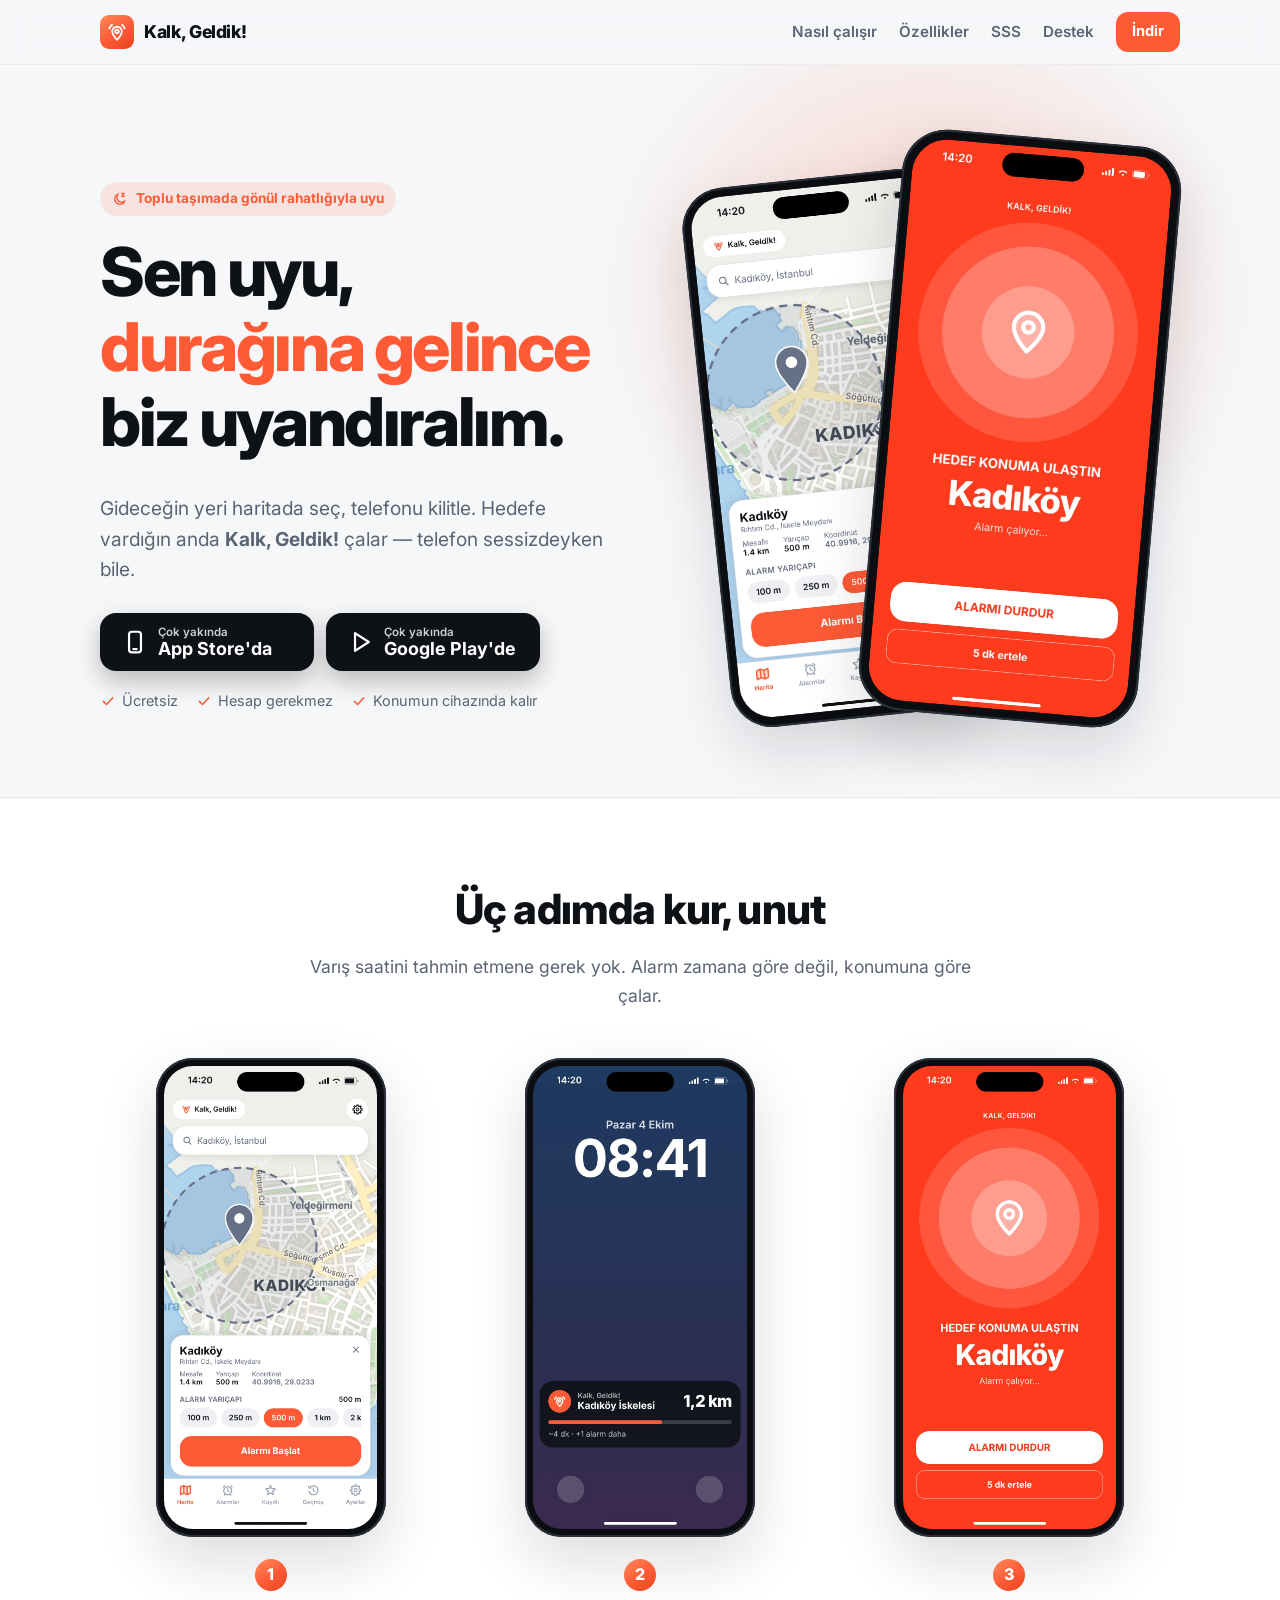
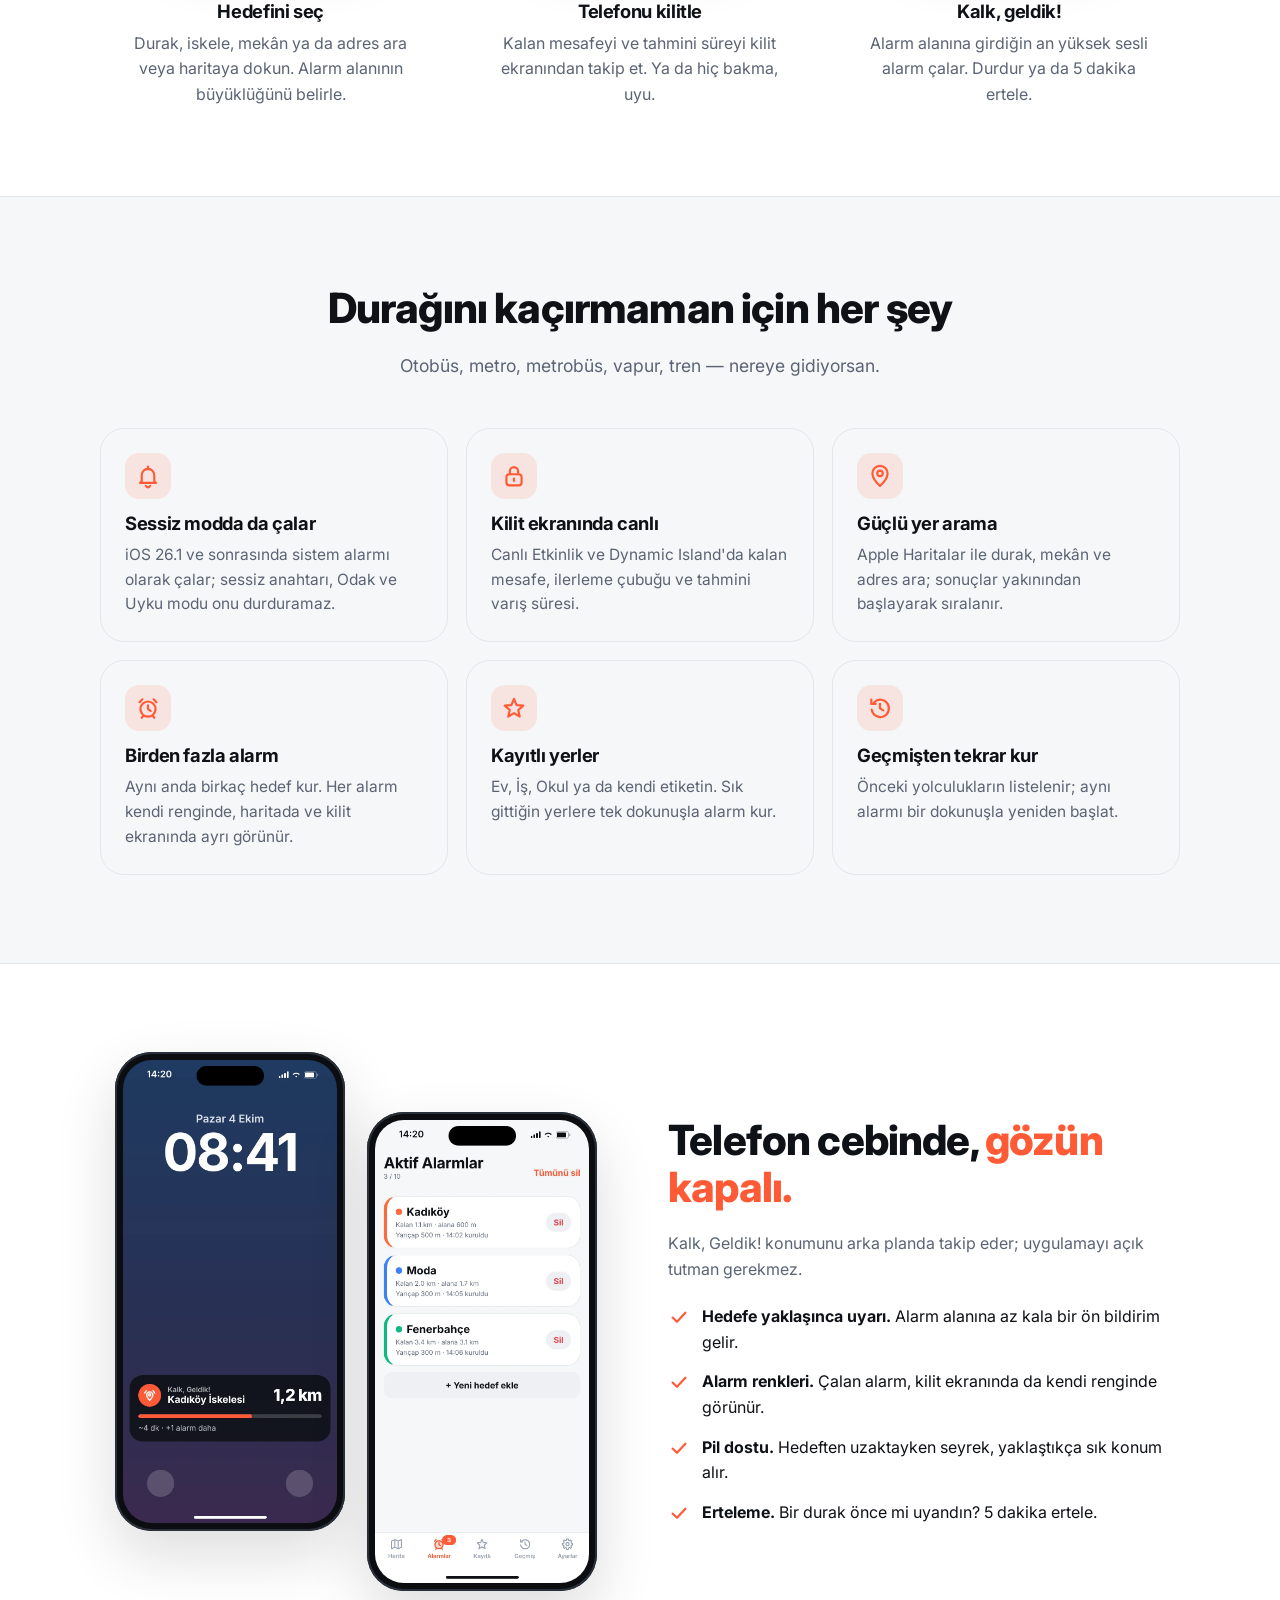
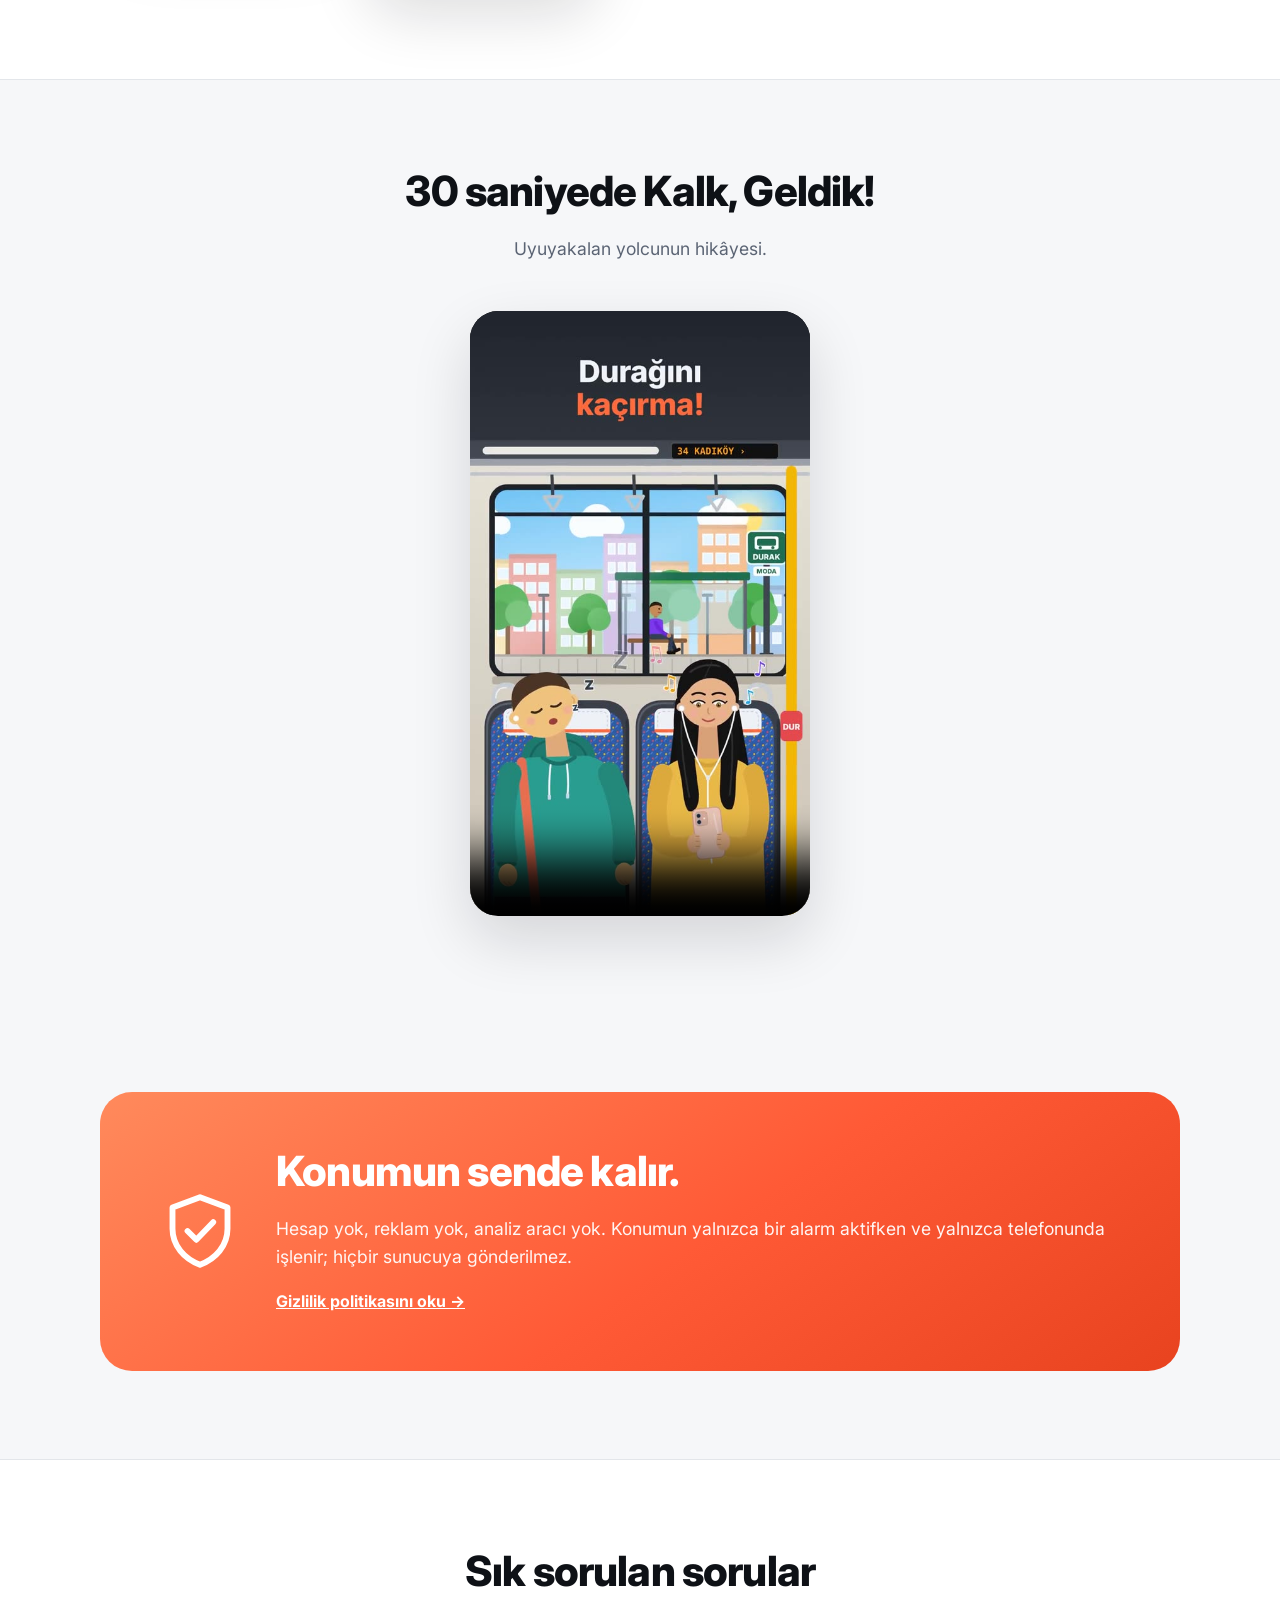
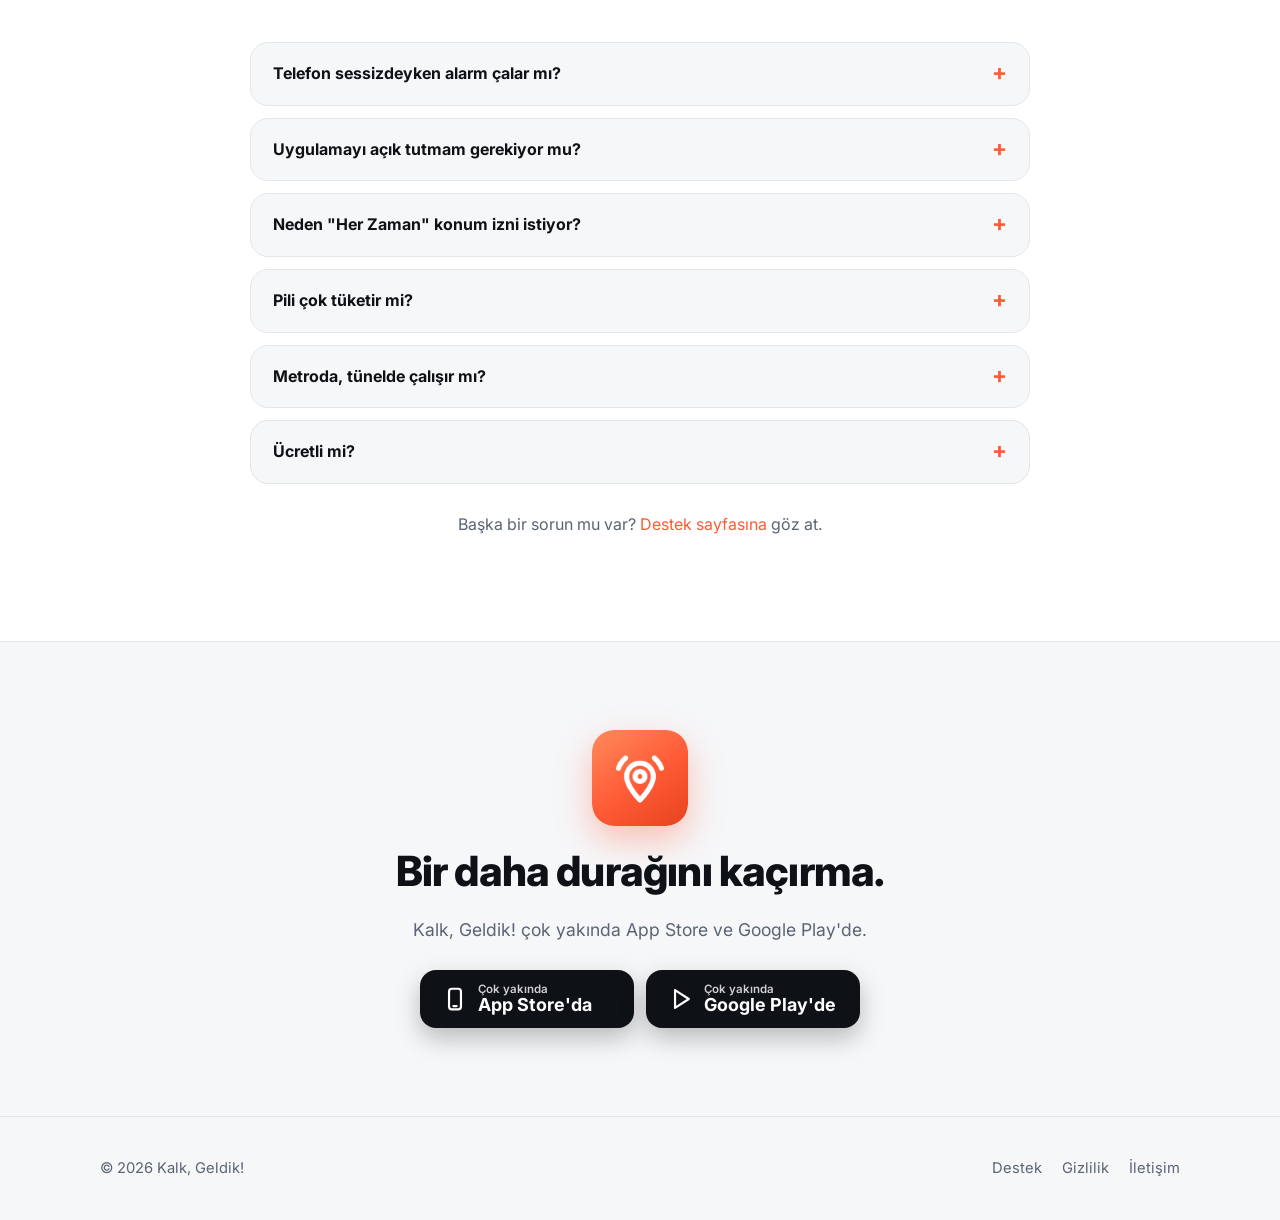
==== index.html @ 3bb35b8b "Kalk, Geldik! web sitesi" ====
<!doctype html>
<html lang="tr">
<head>
<meta charset="utf-8">
<meta name="viewport" content="width=device-width, initial-scale=1">
<title>Kalk, Geldik! — Durak alarmı: otobüste, metroda uyuyakalma</title>
<meta name="description" content="Kalk, Geldik! konuma göre çalan durak alarmı: otobüste, metroda, metrobüste ve vapurda uyuyakalsan da durağına gelince seni uyandırır — telefon sessizde ve kilitliyken bile. Ücretsiz, hesap gerekmez.">
<link rel="canonical" href="https://kalkgeldik.com/">
<meta name="theme-color" content="#FF5A36">
<link rel="icon" type="image/png" sizes="32x32" href="assets/img/favicon-32.png">
<link rel="icon" type="image/png" sizes="64x64" href="assets/img/favicon-64.png">
<link rel="apple-touch-icon" href="assets/img/apple-touch-icon.png">
<meta property="og:type" content="website">
<meta property="og:title" content="Kalk, Geldik! — Durağına gelince uyandıran alarm">
<meta property="og:url" content="https://kalkgeldik.com/">
<meta property="og:site_name" content="Kalk, Geldik!">
<meta property="og:description" content="Sen uyu, durağına gelince biz uyandıralım. Sessiz modda ve kilit ekranında bile çalan konum alarmı.">
<meta property="og:image" content="https://kalkgeldik.com/assets/img/og.png">
<meta property="og:image:width" content="1200">
<meta property="og:image:height" content="630">
<meta property="og:image:alt" content="Kalk, Geldik! — Sen uyu, durağına gelince biz uyandıralım.">
<meta name="twitter:image" content="https://kalkgeldik.com/assets/img/og.png">
<meta property="og:locale" content="tr_TR">
<meta name="twitter:card" content="summary_large_image">
<link rel="preconnect" href="https://fonts.googleapis.com">
<link rel="preconnect" href="https://fonts.gstatic.com" crossorigin>
<link href="https://fonts.googleapis.com/css2?family=Inter:wght@400;600;700;800&display=swap" rel="stylesheet">
<link rel="stylesheet" href="assets/css/style.css">
<script type="application/ld+json">
{
 "@context": "https://schema.org",
 "@type": "MobileApplication",
 "name": "Kalk, Geldik!",
 "alternateName": [
  "Kalk Geldik",
  "KalkGeldik"
 ],
 "description": "Konuma göre çalan durak alarmı. Otobüste, metroda, vapurda uyuyakalsan da hedefine gelince seni uyandırır; telefon sessizde ve kilitliyken bile çalar.",
 "operatingSystem": "iOS",
 "applicationCategory": "TravelApplication",
 "inLanguage": "tr",
 "offers": {
  "@type": "Offer",
  "price": "0",
  "priceCurrency": "TRY"
 },
 "url": "https://kalkgeldik.com/",
 "image": "https://kalkgeldik.com/assets/img/icon-512.png",
 "screenshot": "https://kalkgeldik.com/assets/img/screens/harita.webp",
 "author": {
  "@type": "Organization",
  "name": "Kalk, Geldik!",
  "url": "https://kalkgeldik.com/",
  "email": "info@kalkgeldik.com"
 }
}
</script>
<script type="application/ld+json">
{
 "@context": "https://schema.org",
 "@type": "WebSite",
 "name": "Kalk, Geldik!",
 "alternateName": "Kalk Geldik",
 "url": "https://kalkgeldik.com/",
 "inLanguage": "tr"
}
</script>
<script type="application/ld+json">
{
 "@context": "https://schema.org",
 "@type": "FAQPage",
 "mainEntity": [
  {
   "@type": "Question",
   "name": "Telefon sessizdeyken alarm çalar mı?",
   "acceptedAnswer": {
    "@type": "Answer",
    "text": "Evet. iOS 26.1 ve sonrasında alarm, saat uygulamasındaki alarmlar gibi sistem alarmı olarak çalar; sessiz anahtarı ve Odak modları onu engellemez. Daha eski iOS sürümlerinde uygulama alarm sesini kendisi çalar ve bildirim gönderir."
   }
  },
  {
   "@type": "Question",
   "name": "Uygulamayı açık tutmam gerekiyor mu?",
   "acceptedAnswer": {
    "@type": "Answer",
    "text": "Hayır. Alarmı kurduktan sonra telefonu kilitleyebilirsin. Uygulamayı uygulama değiştiriciden yukarı kaydırıp kapatma; iOS'un arka planda konumu iletebilmesi için uygulamanın arka planda kalması gerekir."
   }
  },
  {
   "@type": "Question",
   "name": "Neden \"Her Zaman\" konum izni istiyor?",
   "acceptedAnswer": {
    "@type": "Answer",
    "text": "Ekran kilitliyken ve uygulama arka plandayken hedefe vardığını anlayabilmek için. Konum yalnızca aktif bir alarm varken kullanılır ve telefonundan dışarı çıkmaz."
   }
  },
  {
   "@type": "Question",
   "name": "Pili çok tüketir mi?",
   "acceptedAnswer": {
    "@type": "Answer",
    "text": "Hedefe uzakken konum seyrek alınır, yaklaştıkça sıklaşır. Alarm bitince takip tamamen durur. Uzun yolculuklarda yine de telefonunun şarjlı olmasını öneririz."
   }
  },
  {
   "@type": "Question",
   "name": "Metroda, tünelde çalışır mı?",
   "acceptedAnswer": {
    "@type": "Answer",
    "text": "Konum, GPS ve çevredeki Wi-Fi/baz istasyonlarından alınır. Tünellerde konum gecikebilir; bu yüzden metroda alarm alanını biraz daha büyük (ör. 1 km) seçmeni öneririz."
   }
  },
  {
   "@type": "Question",
   "name": "Ücretli mi?",
   "acceptedAnswer": {
    "@type": "Answer",
    "text": "Hayır, Kalk, Geldik! ücretsiz. Hesap açman da gerekmiyor."
   }
  }
 ]
}
</script>
</head>
<body>
<a class="skip" href="#ana">İçeriğe geç</a>

<!-- Ortak ikonlar (uygulamadakiyle aynı çizimler) -->
<svg width="0" height="0" style="position:absolute" aria-hidden="true">
  <defs>
    <symbol id="i-logo" viewBox="0 0 24 24" fill="none" stroke="currentColor" stroke-width="2" stroke-linecap="round" stroke-linejoin="round"><path d="M12 20.6 C12 20.6 6.8 15.4 6.8 11.4 A5.2 5.2 0 0 1 17.2 11.4 C17.2 15.4 12 20.6 12 20.6 Z"/><circle cx="12" cy="11.4" r="1.9"/><path d="M3.6 8.2 A9.5 9.5 0 0 1 6.4 4.2"/><path d="M20.4 8.2 A9.5 9.5 0 0 0 17.6 4.2"/></symbol>
    <symbol id="i-pin" viewBox="0 0 24 24" fill="none" stroke="currentColor" stroke-width="2" stroke-linecap="round" stroke-linejoin="round"><path d="M12 21.2 C12 21.2 5 14.6 5 9.6 A7 7 0 0 1 19 9.6 C19 14.6 12 21.2 12 21.2 Z"/><circle cx="12" cy="9.6" r="2.5"/></symbol>
    <symbol id="i-lock" viewBox="0 0 24 24" fill="none" stroke="currentColor" stroke-width="2" stroke-linecap="round" stroke-linejoin="round"><rect x="5" y="10.4" width="14" height="10.2" rx="2.6"/><path d="M8.2 10.4 V7.6 A3.8 3.8 0 0 1 15.8 7.6 V10.4"/><path d="M12 14.4 V16.6"/></symbol>
    <symbol id="i-bell" viewBox="0 0 24 24" fill="none" stroke="currentColor" stroke-width="2" stroke-linecap="round" stroke-linejoin="round"><path d="M6.2 16.8 V11.2 A5.8 5.8 0 0 1 17.8 11.2 V16.8 L19.4 18.4 H4.6 Z"/><path d="M10 21 A2.1 2.1 0 0 0 14 21"/><path d="M12 3.4 V5.4"/></symbol>
    <symbol id="i-alarm" viewBox="0 0 24 24" fill="none" stroke="currentColor" stroke-width="2" stroke-linecap="round" stroke-linejoin="round"><circle cx="12" cy="13" r="7"/><path d="M12 9.5 V13 L14.5 14.6"/><path d="M4.2 6.6 L6.8 4"/><path d="M19.8 6.6 L17.2 4"/><path d="M7.6 19.2 L6.2 21"/><path d="M16.4 19.2 L17.8 21"/></symbol>
    <symbol id="i-star" viewBox="0 0 24 24" fill="none" stroke="currentColor" stroke-width="2" stroke-linecap="round" stroke-linejoin="round"><path d="M12 3.6 L14.41 9.28 L20.56 9.82 L15.9 13.87 L17.29 19.88 L12 16.7 L6.71 19.88 L8.1 13.87 L3.44 9.82 L9.59 9.28 Z"/></symbol>
    <symbol id="i-history" viewBox="0 0 24 24" fill="none" stroke="currentColor" stroke-width="2" stroke-linecap="round" stroke-linejoin="round"><path d="M4.3 13.5 A8 8 0 1 0 6.6 6.6"/><path d="M4 4.2 V8.2 H8"/><path d="M12 8.2 V12.4 L15 14.2"/></symbol>
    <symbol id="i-sleep" viewBox="0 0 24 24" fill="none" stroke="currentColor" stroke-width="2" stroke-linecap="round" stroke-linejoin="round"><path d="M19.6 14.6 A8 8 0 1 1 9.4 4.4 A6.4 6.4 0 0 0 19.6 14.6 Z"/><path d="M14.6 3.6 H18.4 L14.6 8 H18.4"/></symbol>
    <symbol id="i-bus" viewBox="0 0 24 24" fill="none" stroke="currentColor" stroke-width="2" stroke-linecap="round" stroke-linejoin="round"><rect x="4.5" y="3.5" width="15" height="14.5" rx="3"/><path d="M4.5 11 H19.5"/><path d="M7.5 18 V20.5 M16.5 18 V20.5"/><circle cx="8.2" cy="14.6" r=".9" fill="currentColor"/><circle cx="15.8" cy="14.6" r=".9" fill="currentColor"/></symbol>
    <symbol id="i-check" viewBox="0 0 24 24" fill="none" stroke="currentColor" stroke-width="2.4" stroke-linecap="round" stroke-linejoin="round"><path d="M5 12.6 L9.8 17.2 L19 7.4"/></symbol>
    <symbol id="i-shield" viewBox="0 0 24 24" fill="none" stroke="currentColor" stroke-width="1.6" stroke-linecap="round" stroke-linejoin="round"><path d="M12 2.8 L19.5 5.6 V11.4 C19.5 16 16.3 19.6 12 21.2 C7.7 19.6 4.5 16 4.5 11.4 V5.6 Z"/><path d="M8.6 12 L11 14.4 L15.6 9.6"/></symbol>
    <symbol id="i-phone" viewBox="0 0 24 24" fill="none" stroke="currentColor" stroke-width="2" stroke-linecap="round" stroke-linejoin="round"><rect x="6.5" y="2.5" width="11" height="19" rx="2.6"/><path d="M10.5 18.5 H13.5"/></symbol>
    <symbol id="i-play" viewBox="0 0 24 24" fill="none" stroke="currentColor" stroke-width="2" stroke-linecap="round" stroke-linejoin="round"><path d="M6.5 3.8 L19.2 12 L6.5 20.2 Z"/></symbol>
  </defs>
</svg>

<header class="site-header">
  <div class="wrap">
    <a class="brand" href="./"><img src="assets/img/icon-256.png" alt="" width="34" height="34">Kalk, Geldik!</a>
    <button class="menu-btn" aria-label="Menü" aria-expanded="false" aria-controls="nav">
      <svg width="26" height="26" viewBox="0 0 24 24" fill="none" stroke="currentColor" stroke-width="2" stroke-linecap="round"><path d="M4 7h16M4 12h16M4 17h16"/></svg>
    </button>
    <nav class="nav" id="nav">
      <a href="#nasil">Nasıl çalışır</a>
      <a href="#ozellikler">Özellikler</a>
      <a href="#sss">SSS</a>
      <a href="destek.html">Destek</a>
      <a class="btn small" href="#indir">İndir</a>
    </nav>
  </div>
</header>

<main id="ana">
  <!-- HERO -->
  <section class="hero">
    <div class="wrap">
      <div>
        <span class="eyebrow"><svg width="16" height="16"><use href="#i-sleep"/></svg>Toplu taşımada gönül rahatlığıyla uyu</span>
        <h1>Sen uyu,<br><span class="accent">durağına gelince</span><br>biz uyandıralım.</h1>
        <p class="lead">Gideceğin yeri haritada seç, telefonu kilitle. Hedefe vardığın anda <strong>Kalk, Geldik!</strong> çalar — telefon sessizdeyken bile.</p>
        <div class="cta-row">
          <a class="btn store-btn dark" href="#indir">
            <svg><use href="#i-phone"/></svg>
            <span class="lines"><small>Çok yakında</small><span>App Store'da</span></span>
          </a>
          <a class="btn store-btn dark" href="#indir" aria-disabled="true">
            <svg><use href="#i-play"/></svg>
            <span class="lines"><small>Çok yakında</small><span>Google Play'de</span></span>
          </a>
        </div>
        <div class="note">
          <span><svg><use href="#i-check"/></svg>Ücretsiz</span>
          <span><svg><use href="#i-check"/></svg>Hesap gerekmez</span>
          <span><svg><use href="#i-check"/></svg>Konumun cihazında kalır</span>
        </div>
      </div>
      <div class="hero-phones" aria-hidden="true">
        <div class="phone p1"><img src="assets/img/screens/harita.webp" alt="" loading="eager"></div>
        <div class="phone p2"><img src="assets/img/screens/alarm.webp" alt="" loading="eager"></div>
      </div>
    </div>
  </section>

  <!-- NASIL ÇALIŞIR -->
  <section id="nasil" class="alt">
    <div class="wrap">
      <div class="section-head reveal">
        <h2>Üç adımda kur, unut</h2>
        <p>Varış saatini tahmin etmene gerek yok. Alarm zamana göre değil, konumuna göre çalar.</p>
      </div>
      <div class="steps">
        <div class="step reveal">
          <div class="phone"><img src="assets/img/screens/harita.webp" alt="Haritada Kadıköy hedefi ve 500 metrelik alarm alanı seçimi" loading="lazy"></div>
          <span class="num">1</span>
          <h3>Hedefini seç</h3>
          <p>Durak, iskele, mekân ya da adres ara veya haritaya dokun. Alarm alanının büyüklüğünü belirle.</p>
        </div>
        <div class="step reveal">
          <div class="phone"><img src="assets/img/screens/kilit-ekrani.webp" alt="Kilit ekranında kalan mesafeyi gösteren canlı kart" loading="lazy"></div>
          <span class="num">2</span>
          <h3>Telefonu kilitle</h3>
          <p>Kalan mesafeyi ve tahmini süreyi kilit ekranından takip et. Ya da hiç bakma, uyu.</p>
        </div>
        <div class="step reveal">
          <div class="phone"><img src="assets/img/screens/alarm.webp" alt="Hedefe ulaşıldığında çalan alarm ekranı" loading="lazy"></div>
          <span class="num">3</span>
          <h3>Kalk, geldik!</h3>
          <p>Alarm alanına girdiğin an yüksek sesli alarm çalar. Durdur ya da 5 dakika ertele.</p>
        </div>
      </div>
    </div>
  </section>

  <!-- ÖZELLİKLER -->
  <section id="ozellikler">
    <div class="wrap">
      <div class="section-head reveal">
        <h2>Durağını kaçırmaman için her şey</h2>
        <p>Otobüs, metro, metrobüs, vapur, tren — nereye gidiyorsan.</p>
      </div>
      <div class="features">
        <div class="feature reveal"><div class="ic"><svg><use href="#i-bell"/></svg></div><h3>Sessiz modda da çalar</h3><p>iOS 26.1 ve sonrasında sistem alarmı olarak çalar; sessiz anahtarı, Odak ve Uyku modu onu durduramaz.</p></div>
        <div class="feature reveal"><div class="ic"><svg><use href="#i-lock"/></svg></div><h3>Kilit ekranında canlı</h3><p>Canlı Etkinlik ve Dynamic Island'da kalan mesafe, ilerleme çubuğu ve tahmini varış süresi.</p></div>
        <div class="feature reveal"><div class="ic"><svg><use href="#i-pin"/></svg></div><h3>Güçlü yer arama</h3><p>Apple Haritalar ile durak, mekân ve adres ara; sonuçlar yakınından başlayarak sıralanır.</p></div>
        <div class="feature reveal"><div class="ic"><svg><use href="#i-alarm"/></svg></div><h3>Birden fazla alarm</h3><p>Aynı anda birkaç hedef kur. Her alarm kendi renginde, haritada ve kilit ekranında ayrı görünür.</p></div>
        <div class="feature reveal"><div class="ic"><svg><use href="#i-star"/></svg></div><h3>Kayıtlı yerler</h3><p>Ev, İş, Okul ya da kendi etiketin. Sık gittiğin yerlere tek dokunuşla alarm kur.</p></div>
        <div class="feature reveal"><div class="ic"><svg><use href="#i-history"/></svg></div><h3>Geçmişten tekrar kur</h3><p>Önceki yolculukların listelenir; aynı alarmı bir dokunuşla yeniden başlat.</p></div>
      </div>
    </div>
  </section>

  <!-- KİLİT EKRANI -->
  <section class="alt">
    <div class="wrap split">
      <div class="phones reveal" aria-hidden="true">
        <div class="phone"><img src="assets/img/screens/kilit-ekrani.webp" alt="" loading="lazy"></div>
        <div class="phone"><img src="assets/img/screens/alarmlar.webp" alt="" loading="lazy"></div>
      </div>
      <div class="text reveal">
        <h2>Telefon cebinde, <span class="accent">gözün kapalı.</span></h2>
        <p class="muted">Kalk, Geldik! konumunu arka planda takip eder; uygulamayı açık tutman gerekmez.</p>
        <ul class="checks">
          <li><svg><use href="#i-check"/></svg><span><strong>Hedefe yaklaşınca uyarı.</strong> Alarm alanına az kala bir ön bildirim gelir.</span></li>
          <li><svg><use href="#i-check"/></svg><span><strong>Alarm renkleri.</strong> Çalan alarm, kilit ekranında da kendi renginde görünür.</span></li>
          <li><svg><use href="#i-check"/></svg><span><strong>Pil dostu.</strong> Hedeften uzaktayken seyrek, yaklaştıkça sık konum alır.</span></li>
          <li><svg><use href="#i-check"/></svg><span><strong>Erteleme.</strong> Bir durak önce mi uyandın? 5 dakika ertele.</span></li>
        </ul>
      </div>
    </div>
  </section>

  <!-- VİDEO -->
  <section id="video">
    <div class="wrap">
      <div class="section-head reveal">
        <h2>30 saniyede Kalk, Geldik!</h2>
        <p>Uyuyakalan yolcunun hikâyesi.</p>
      </div>
      <div class="video-box reveal">
        <video controls playsinline preload="none" poster="assets/video/tanitim-poster.jpg">
          <source src="assets/video/tanitim.mp4" type="video/mp4">
          Tarayıcın videoyu oynatamıyor.
        </video>
      </div>
    </div>
  </section>

  <!-- GİZLİLİK -->
  <section>
    <div class="wrap">
      <div class="privacy-band reveal">
        <svg aria-hidden="true"><use href="#i-shield"/></svg>
        <div>
          <h2>Konumun sende kalır.</h2>
          <p>Hesap yok, reklam yok, analiz aracı yok. Konumun yalnızca bir alarm aktifken ve yalnızca telefonunda işlenir; hiçbir sunucuya gönderilmez.</p>
          <a href="gizlilik.html">Gizlilik politikasını oku →</a>
        </div>
      </div>
    </div>
  </section>

  <!-- SSS -->
  <section id="sss" class="alt">
    <div class="wrap">
      <div class="section-head reveal">
        <h2>Sık sorulan sorular</h2>
      </div>
      <div class="faq reveal">
        <details>
          <summary>Telefon sessizdeyken alarm çalar mı?</summary>
          <div><p>Evet. iOS 26.1 ve sonrasında alarm, saat uygulamasındaki alarmlar gibi sistem alarmı olarak çalar; sessiz anahtarı ve Odak modları onu engellemez. Daha eski iOS sürümlerinde uygulama alarm sesini kendisi çalar ve bildirim gönderir.</p></div>
        </details>
        <details>
          <summary>Uygulamayı açık tutmam gerekiyor mu?</summary>
          <div><p>Hayır. Alarmı kurduktan sonra telefonu kilitleyebilirsin. Uygulamayı uygulama değiştiriciden yukarı kaydırıp kapatma; iOS'un arka planda konumu iletebilmesi için uygulamanın arka planda kalması gerekir.</p></div>
        </details>
        <details>
          <summary>Neden "Her Zaman" konum izni istiyor?</summary>
          <div><p>Ekran kilitliyken ve uygulama arka plandayken hedefe vardığını anlayabilmek için. Konum yalnızca aktif bir alarm varken kullanılır ve telefonundan dışarı çıkmaz.</p></div>
        </details>
        <details>
          <summary>Pili çok tüketir mi?</summary>
          <div><p>Hedefe uzakken konum seyrek alınır, yaklaştıkça sıklaşır. Alarm bitince takip tamamen durur. Uzun yolculuklarda yine de telefonunun şarjlı olmasını öneririz.</p></div>
        </details>
        <details>
          <summary>Metroda, tünelde çalışır mı?</summary>
          <div><p>Konum, GPS ve çevredeki Wi-Fi/baz istasyonlarından alınır. Tünellerde konum gecikebilir; bu yüzden metroda alarm alanını biraz daha büyük (ör. 1 km) seçmeni öneririz.</p></div>
        </details>
        <details>
          <summary>Ücretli mi?</summary>
          <div><p>Hayır, Kalk, Geldik! ücretsiz. Hesap açman da gerekmiyor.</p></div>
        </details>
      </div>
      <p class="muted" style="text-align:center;margin-top:28px">Başka bir sorun mu var? <a href="destek.html">Destek sayfasına</a> göz at.</p>
    </div>
  </section>

  <!-- İNDİR -->
  <section id="indir" class="final-cta">
    <div class="wrap reveal">
      <img src="assets/img/icon-256.png" alt="Kalk, Geldik! uygulama ikonu" width="96" height="96">
      <h2>Bir daha durağını kaçırma.</h2>
      <p class="muted" style="font-size:1.1rem;margin-bottom:26px">Kalk, Geldik! çok yakında App Store ve Google Play'de.</p>
      <div class="cta-row" style="justify-content:center">
      <a class="btn store-btn dark" href="#indir" aria-disabled="true">
          <svg><use href="#i-phone"/></svg>
          <span class="lines"><small>Çok yakında</small><span>App Store'da</span></span>
        </a>
        <a class="btn store-btn dark" href="#indir" aria-disabled="true">
          <svg><use href="#i-play"/></svg>
          <span class="lines"><small>Çok yakında</small><span>Google Play'de</span></span>
        </a>
      </div>
    </div>
  </section>
</main>

<footer class="site-footer">
  <div class="wrap">
    <span>© <span data-year>2026</span> Kalk, Geldik!</span>
    <nav>
      <a href="destek.html">Destek</a>
      <a href="gizlilik.html">Gizlilik</a>
      <a href="mailto:info@kalkgeldik.com">İletişim</a>
    </nav>
  </div>
</footer>
<script src="assets/js/main.js" defer></script>
</body>
</html>
---- assets/css/style.css ----
/* Kalk, Geldik! — web sitesi */
:root {
  --bg: #F6F7F9;
  --surface: #FFFFFF;
  --surface-alt: #EEF0F3;
  --text: #0E1116;
  --muted: #5B6474;
  --border: #E3E6EA;
  --primary: #FF5A36;
  --primary-dark: #E8431F;
  --primary-soft: rgba(255, 90, 54, .12);
  --grad: linear-gradient(145deg, #FF8A5C 0%, #FF5A36 55%, #E8431F 100%);
  --shadow: 0 24px 60px rgba(14, 17, 22, .14);
  --radius: 24px;
  --max: 1120px;
  color-scheme: light;
}
@media (prefers-color-scheme: dark) {
  :root {
    --bg: #0E1116;
    --surface: #171B22;
    --surface-alt: #20252E;
    --text: #F2F4F7;
    --muted: #98A2B3;
    --border: #2A303A;
    --primary: #FF6B4A;
    --primary-soft: rgba(255, 107, 74, .16);
    --shadow: 0 24px 60px rgba(0, 0, 0, .45);
    color-scheme: dark;
  }
}

* { box-sizing: border-box; }
html { scroll-behavior: smooth; -webkit-text-size-adjust: 100%; }
body {
  margin: 0;
  font-family: 'Inter', system-ui, -apple-system, 'Segoe UI', Roboto, sans-serif;
  background: var(--bg);
  color: var(--text);
  line-height: 1.6;
  -webkit-font-smoothing: antialiased;
}
img, video { max-width: 100%; display: block; }
a { color: var(--primary); text-decoration: none; }
a:hover { text-decoration: underline; }
h1, h2, h3 { line-height: 1.12; letter-spacing: -.02em; margin: 0 0 .5em; }
h1 { font-size: clamp(2.4rem, 6vw, 4.2rem); font-weight: 800; letter-spacing: -.035em; }
h2 { font-size: clamp(1.8rem, 4vw, 2.6rem); font-weight: 800; }
h3 { font-size: 1.15rem; font-weight: 700; }
p { margin: 0 0 1em; }
.wrap { max-width: var(--max); margin: 0 auto; padding: 0 20px; }
.muted { color: var(--muted); }
.accent { color: var(--primary); }
.skip { position: absolute; left: -999px; }
.skip:focus { left: 16px; top: 16px; z-index: 100; background: var(--surface); padding: 8px 12px; border-radius: 8px; }

/* ---------- header ---------- */
.site-header {
  position: sticky; top: 0; z-index: 50;
  background: color-mix(in srgb, var(--bg) 82%, transparent);
  backdrop-filter: saturate(1.6) blur(14px);
  -webkit-backdrop-filter: saturate(1.6) blur(14px);
  border-bottom: 1px solid color-mix(in srgb, var(--border) 70%, transparent);
}
.site-header .wrap { display: flex; align-items: center; justify-content: space-between; height: 64px; gap: 16px; }
.brand { display: flex; align-items: center; gap: 10px; font-weight: 800; font-size: 1.1rem; color: var(--text); letter-spacing: -.02em; }
.brand:hover { text-decoration: none; }
.brand img { width: 34px; height: 34px; border-radius: 9px; }
.nav { display: flex; align-items: center; gap: 22px; font-weight: 600; font-size: .95rem; }
.nav a { color: var(--muted); }
.nav a:hover, .nav a[aria-current="page"] { color: var(--text); text-decoration: none; }
.nav .btn { color: #fff; }
.menu-btn { display: none; background: none; border: 0; color: var(--text); padding: 8px; cursor: pointer; }
@media (max-width: 760px) {
  .menu-btn { display: block; }
  .nav { display: none; position: absolute; top: 64px; left: 0; right: 0; flex-direction: column; align-items: stretch; gap: 0;
         background: var(--surface); border-bottom: 1px solid var(--border); padding: 8px 20px 16px; }
  .nav.open { display: flex; }
  .nav a { padding: 12px 0; border-bottom: 1px solid var(--border); }
  .nav .btn { margin-top: 12px; justify-content: center; border: 0; }
}

/* ---------- buttons ---------- */
.btn {
  display: inline-flex; align-items: center; justify-content: center; gap: 10px;
  height: 52px; padding: 0 24px; border-radius: 16px; font-weight: 700; font-size: 1rem;
  background: var(--primary); color: #fff; border: 0; cursor: pointer;
  transition: transform .15s ease, box-shadow .15s ease;
  box-shadow: 0 10px 24px rgba(255, 90, 54, .32);
}
.btn:hover { text-decoration: none; transform: translateY(-1px); box-shadow: 0 14px 28px rgba(255, 90, 54, .4); }
.btn.small { height: 40px; padding: 0 16px; border-radius: 12px; font-size: .92rem; box-shadow: none; }
.btn.ghost { background: var(--surface); color: var(--text); box-shadow: inset 0 0 0 1px var(--border); }
.btn.dark { background: #0E1116; color: #fff; box-shadow: 0 10px 24px rgba(0,0,0,.25); }
@media (prefers-color-scheme: dark) { .btn.dark { background: #fff; color: #0E1116; } }
.store-btn { height: 58px; padding: 0 22px; border-radius: 16px; min-width: 214px; justify-content: flex-start; }
.store-btn svg { width: 26px; height: 26px; }
.store-btn .lines { display: flex; flex-direction: column; line-height: 1.1; text-align: left; }
.store-btn .lines small { font-size: .72rem; font-weight: 600; opacity: .8; }
.store-btn .lines span { font-size: 1.12rem; }

/* ---------- hero ---------- */
.hero { position: relative; overflow: hidden; padding: 72px 0 40px; }
.hero::before {
  content: ""; position: absolute; inset: -30% -10% auto 35%; height: 900px;
  background: radial-gradient(closest-side, rgba(255, 106, 70, .28), transparent 70%);
  pointer-events: none;
}
.hero .wrap { position: relative; display: grid; grid-template-columns: 1.05fr .95fr; gap: 40px; align-items: center; }
.eyebrow { display: inline-flex; align-items: center; gap: 8px; font-weight: 700; font-size: .85rem; color: var(--primary);
           background: var(--primary-soft); padding: 6px 12px; border-radius: 999px; margin-bottom: 18px; }
.hero p.lead { font-size: 1.2rem; color: var(--muted); max-width: 520px; margin-bottom: 28px; }
.cta-row { display: flex; flex-wrap: wrap; gap: 12px; align-items: center; }
.hero .note { margin-top: 18px; font-size: .9rem; color: var(--muted); display: flex; gap: 18px; flex-wrap: wrap; }
.hero .note span { display: inline-flex; align-items: center; gap: 6px; }
.hero .note svg { width: 16px; height: 16px; color: var(--primary); }
.hero-phones { position: relative; height: 620px; }
.hero-phones .phone { position: absolute; }
.hero-phones .p1 { left: 4%; top: 40px; transform: rotate(-6deg); --pw: 260px; }
.hero-phones .p2 { right: 4%; top: 0; transform: rotate(5deg); --pw: 280px; z-index: 2; }
@media (max-width: 900px) {
  .hero { padding-top: 40px; }
  .hero .wrap { grid-template-columns: 1fr; text-align: center; }
  .hero p.lead { margin-left: auto; margin-right: auto; }
  .cta-row, .hero .note { justify-content: center; }
  .hero-phones { height: 470px; max-width: 440px; margin: 0 auto; width: 100%; }
  .hero-phones .p1 { --pw: 200px; left: 2%; }
  .hero-phones .p2 { --pw: 215px; right: 2%; }
}
@media (max-width: 480px) {
  .hero-phones { height: 430px; }
  .hero-phones .p1 { --pw: min(44vw, 180px); left: 5%; top: 34px; }
  .hero-phones .p2 { --pw: min(48vw, 196px); right: 5%; }
}

/* ---------- phone frame ----------
   Every measure is a percentage of the phone's width, so the bezel and the
   rounded screen corners scale with it and never clip the status bar
   (clock, signal, battery) on small phones. */
.phone {
  --pw: 270px;
  width: var(--pw); padding: calc(var(--pw) * .036); border-radius: calc(var(--pw) * .16);
  background: #0B0D11; box-shadow: var(--shadow), inset 0 0 0 2px #2A303A;
  flex: none;
}
.phone img { width: 100%; height: auto; aspect-ratio: 393 / 852; border-radius: calc(var(--pw) * .126); }

/* ---------- sections ---------- */
section { padding: 88px 0; }
.section-head { text-align: center; max-width: 680px; margin: 0 auto 48px; }
.section-head p { color: var(--muted); font-size: 1.1rem; }
.alt { background: var(--surface); border-top: 1px solid var(--border); border-bottom: 1px solid var(--border); }

.steps { display: grid; grid-template-columns: repeat(3, 1fr); gap: 28px; }
.step { text-align: center; }
.step .phone { --pw: 230px; margin: 0 auto 22px; }
.step .num { display: inline-flex; width: 32px; height: 32px; border-radius: 16px; background: var(--grad); color: #fff;
             font-weight: 800; align-items: center; justify-content: center; margin-bottom: 10px; }
.step p { color: var(--muted); max-width: 300px; margin: 0 auto; }
@media (max-width: 860px) { .steps { grid-template-columns: 1fr; gap: 56px; } }

.features { display: grid; grid-template-columns: repeat(3, 1fr); gap: 18px; }
.feature { background: var(--bg); border: 1px solid var(--border); border-radius: var(--radius); padding: 24px; }
.alt .feature { background: var(--bg); }
.feature .ic { width: 46px; height: 46px; border-radius: 14px; background: var(--primary-soft); color: var(--primary);
               display: flex; align-items: center; justify-content: center; margin-bottom: 14px; }
.feature .ic svg { width: 26px; height: 26px; }
.feature p { color: var(--muted); margin: 0; font-size: .97rem; }
@media (max-width: 900px) { .features { grid-template-columns: 1fr 1fr; } }
@media (max-width: 560px) { .features { grid-template-columns: 1fr; } }

.split { display: grid; grid-template-columns: 1fr 1fr; gap: 56px; align-items: center; }
.split .phones { display: flex; gap: 22px; justify-content: center; align-items: flex-start; }
.split .phones .phone { --pw: 230px; }
.split .phones .phone:nth-child(2) { margin-top: 60px; }
.checks { list-style: none; padding: 0; margin: 22px 0 0; display: grid; gap: 14px; }
.checks li { display: flex; gap: 12px; align-items: flex-start; }
.checks li svg { flex: none; width: 22px; height: 22px; color: var(--primary); margin-top: 2px; }
@media (max-width: 900px) {
  .split { grid-template-columns: 1fr; gap: 40px; }
  .split.reverse .text { order: -1; }
  .split .phones .phone { --pw: min(42vw, 230px); }
}

.video-box { display: flex; justify-content: center; }
.video-box video { width: 340px; max-width: 100%; border-radius: 28px; box-shadow: var(--shadow); background: #000; aspect-ratio: 9 / 16; }

.privacy-band { background: var(--grad); color: #fff; border-radius: 32px; padding: 56px; display: grid; grid-template-columns: auto 1fr; gap: 32px; align-items: center; }
.privacy-band svg { width: 88px; height: 88px; }
.privacy-band h2 { color: #fff; }
.privacy-band p { opacity: .94; font-size: 1.1rem; margin: 0 0 1em; }
.privacy-band a { color: #fff; font-weight: 700; text-decoration: underline; }
@media (max-width: 700px) { .privacy-band { grid-template-columns: 1fr; padding: 36px 24px; text-align: center; } .privacy-band svg { margin: 0 auto; } }

/* FAQ */
.faq { max-width: 780px; margin: 0 auto; display: grid; gap: 12px; }
.faq details { background: var(--surface); border: 1px solid var(--border); border-radius: 18px; padding: 0 22px; }
.alt .faq details { background: var(--bg); }
.faq summary { cursor: pointer; list-style: none; padding: 18px 0; font-weight: 700; display: flex; justify-content: space-between; gap: 16px; }
.faq summary::-webkit-details-marker { display: none; }
.faq summary::after { content: "+"; font-size: 1.4rem; line-height: 1; color: var(--primary); transition: transform .2s; }
.faq details[open] summary::after { transform: rotate(45deg); }
.faq details > div { padding: 0 0 18px; color: var(--muted); }
.faq details > div p:last-child { margin: 0; }

.final-cta { text-align: center; }
.final-cta img { width: 96px; height: 96px; border-radius: 22px; margin: 0 auto 22px; box-shadow: 0 14px 34px rgba(255, 90, 54, .35); }

/* ---------- document pages ---------- */
.doc { max-width: 780px; margin: 0 auto; padding: 56px 20px 88px; }
.doc h1 { font-size: clamp(2rem, 5vw, 3rem); }
.doc h2 { font-size: 1.45rem; margin-top: 2em; }
.doc .updated { color: var(--muted); font-size: .95rem; }
.doc ul { padding-left: 1.2em; }
.doc li { margin-bottom: .4em; }
.lang-switch { display: inline-flex; background: var(--surface-alt); border-radius: 12px; padding: 4px; gap: 4px; margin: 8px 0 24px; }
.lang-switch a { padding: 6px 14px; border-radius: 9px; font-weight: 700; font-size: .9rem; color: var(--muted); }
.lang-switch a.on { background: var(--surface); color: var(--text); box-shadow: 0 1px 3px rgba(0,0,0,.08); }
.lang-switch a:hover { text-decoration: none; }
.card { background: var(--surface); border: 1px solid var(--border); border-radius: var(--radius); padding: 24px; }
.contact-card { display: flex; align-items: center; gap: 18px; flex-wrap: wrap; justify-content: space-between; margin: 24px 0 8px; }
.contact-card strong { display: block; font-size: 1.1rem; }

/* ---------- footer ---------- */
.site-footer { border-top: 1px solid var(--border); padding: 40px 0; color: var(--muted); font-size: .92rem; }
.site-footer .wrap { display: flex; justify-content: space-between; gap: 20px; flex-wrap: wrap; align-items: center; }
.site-footer nav { display: flex; gap: 20px; flex-wrap: wrap; }
.site-footer a { color: var(--muted); }

/* reveal animation */
.reveal { opacity: 0; transform: translateY(18px); transition: opacity .6s ease, transform .6s ease; }
.reveal.in { opacity: 1; transform: none; }
@media (prefers-reduced-motion: reduce) {
  html { scroll-behavior: auto; }
  .reveal { opacity: 1; transform: none; transition: none; }
  .btn { transition: none; }
}
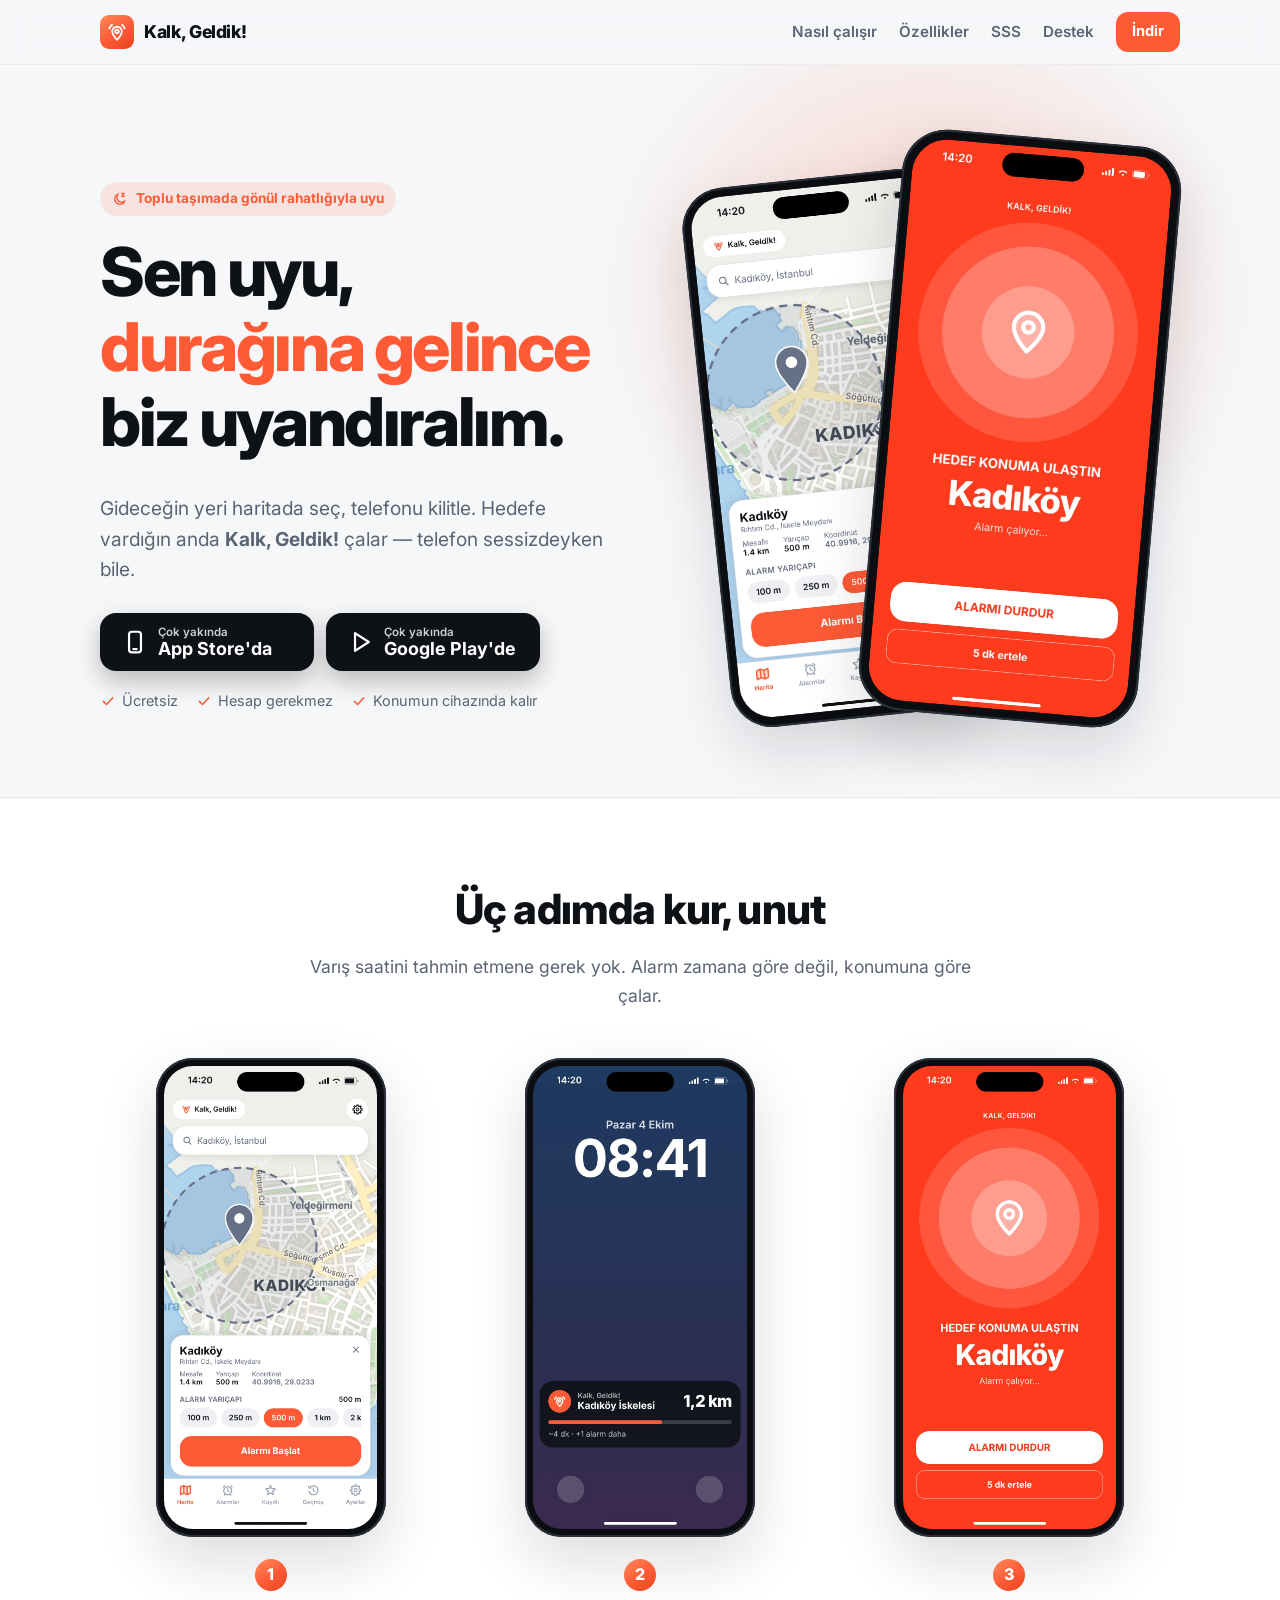
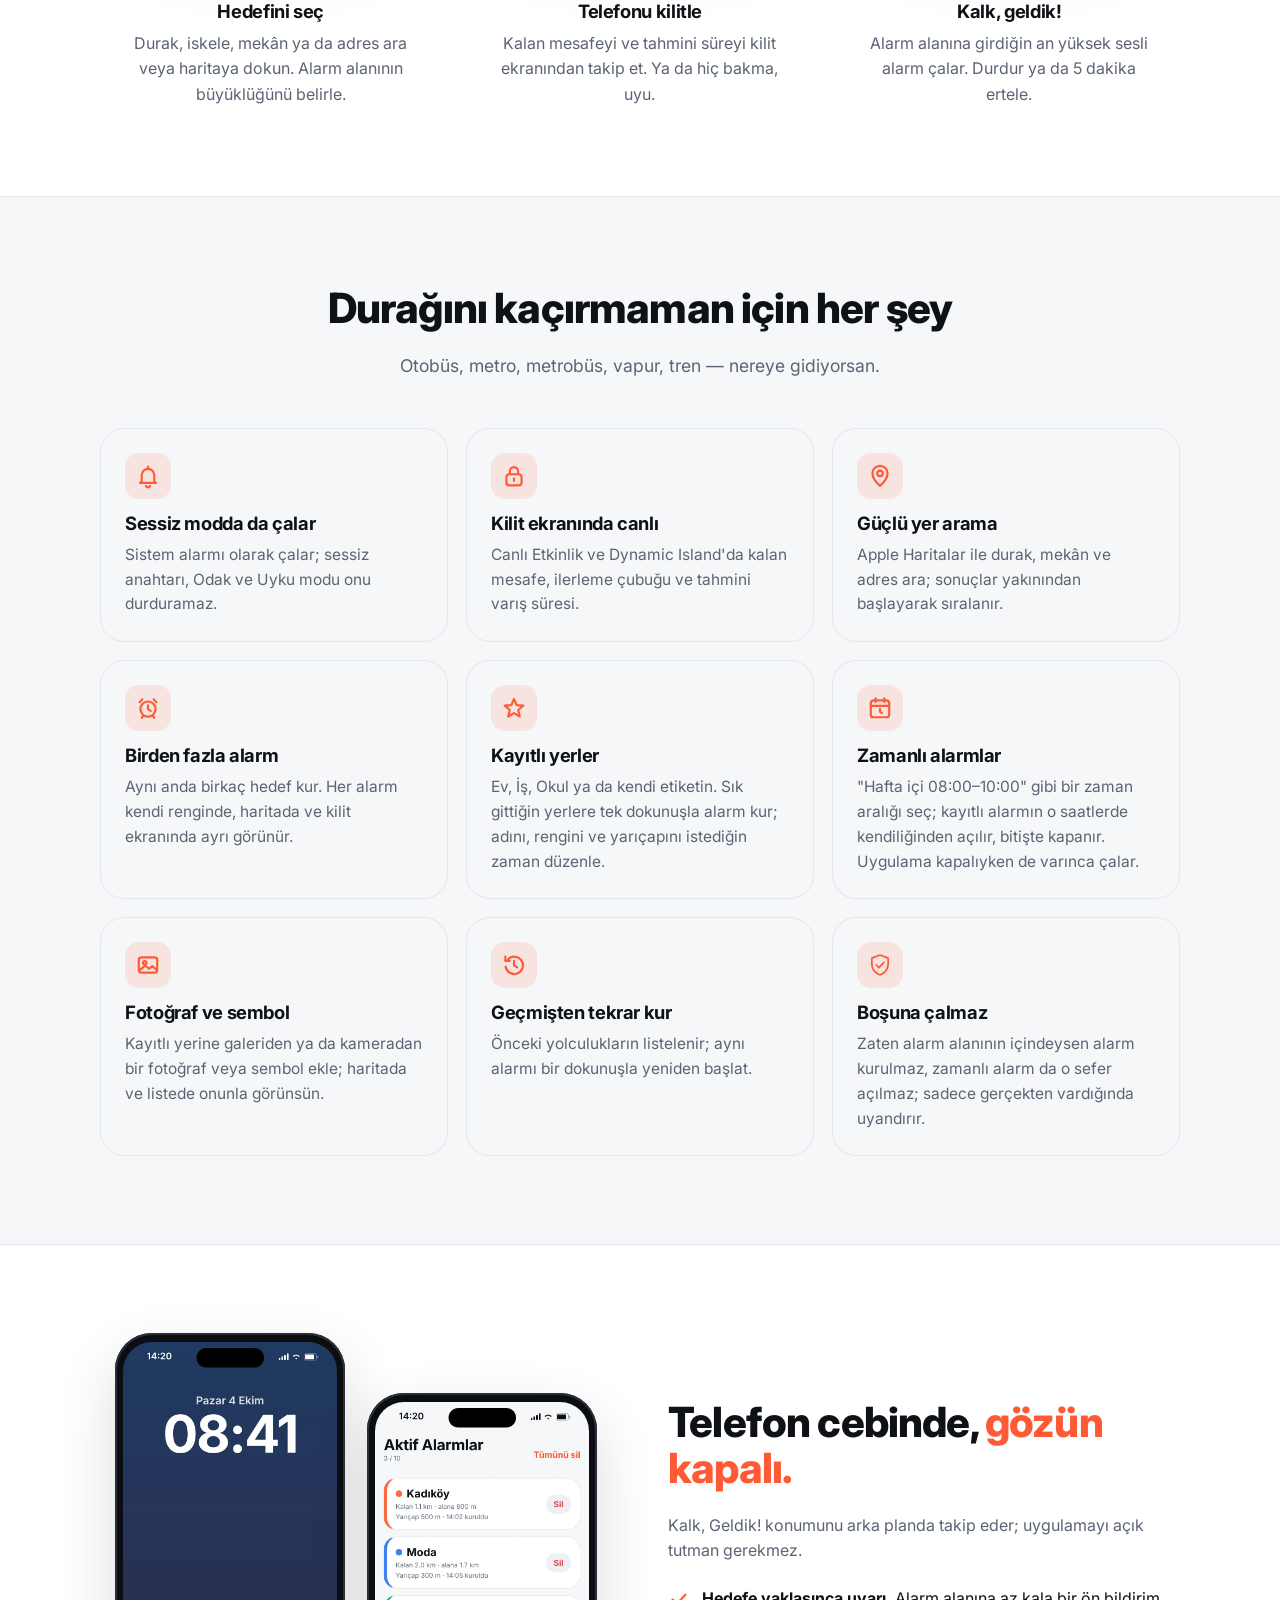
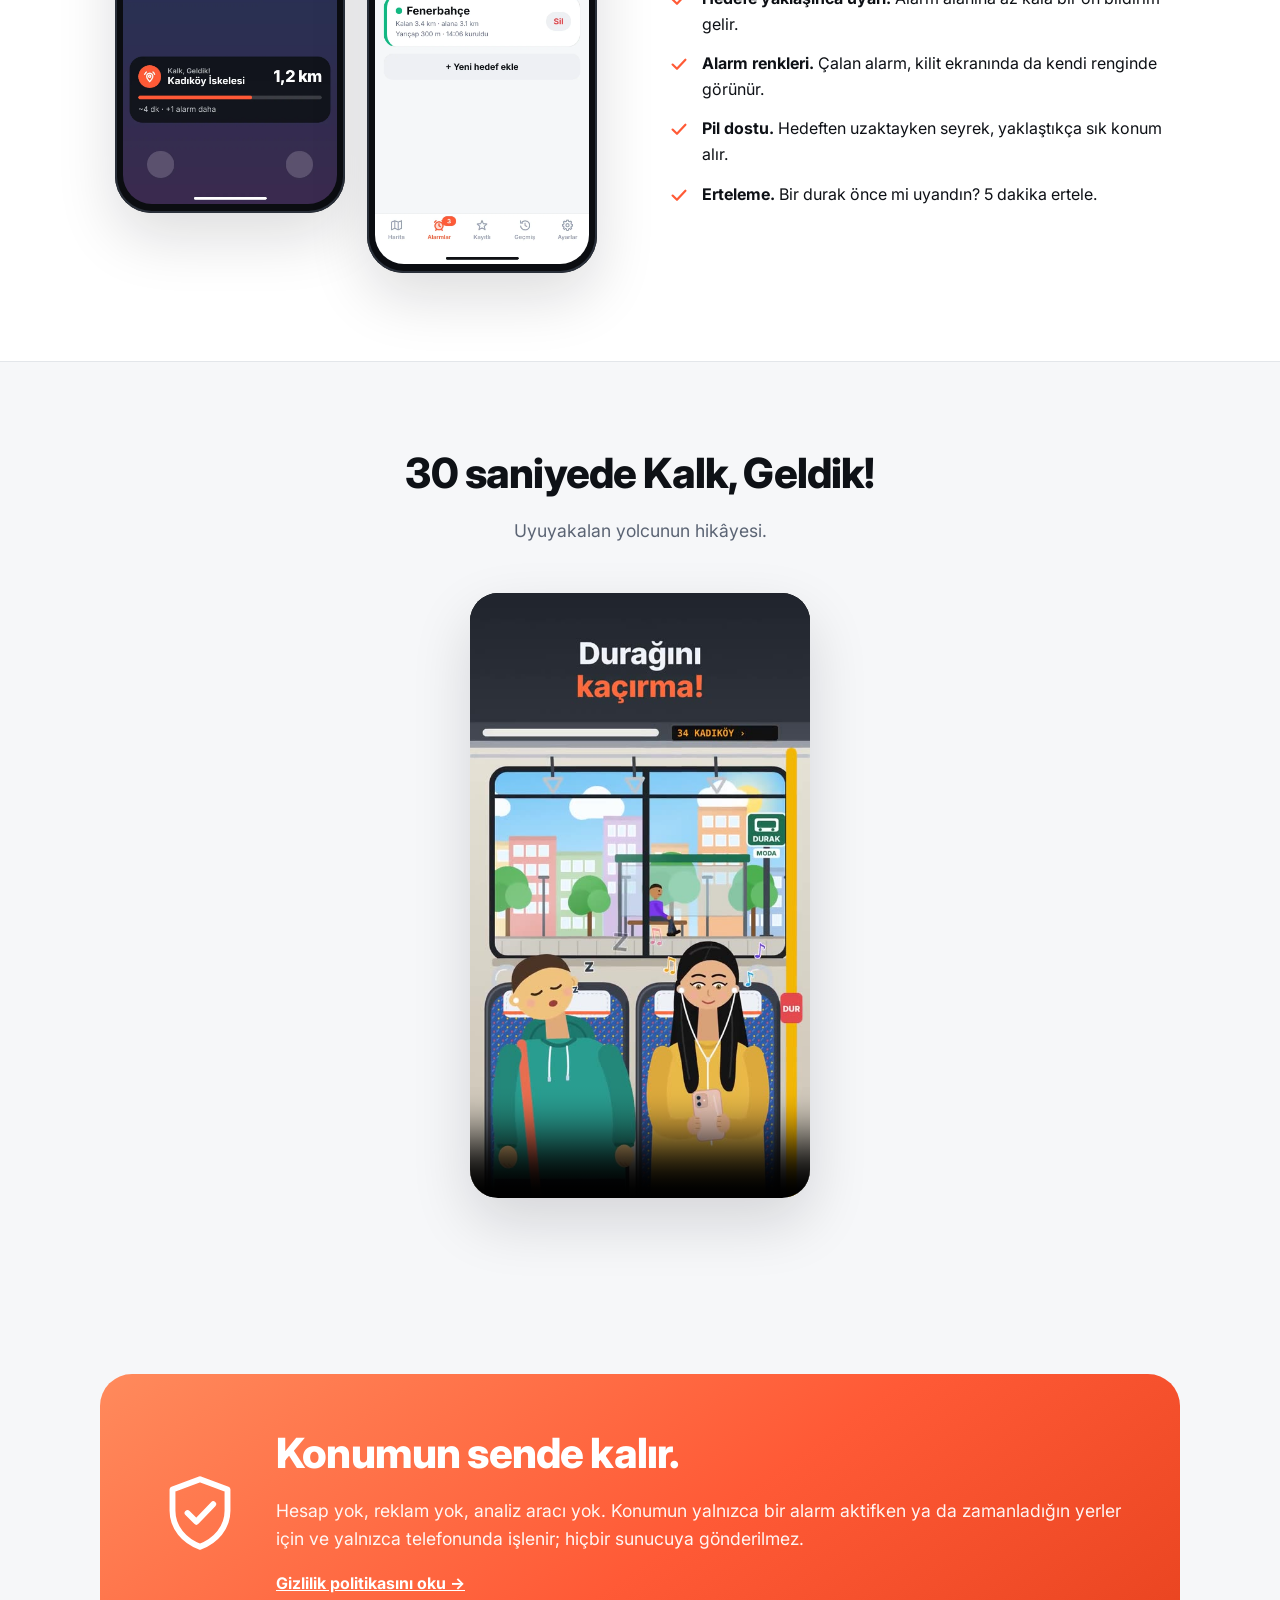
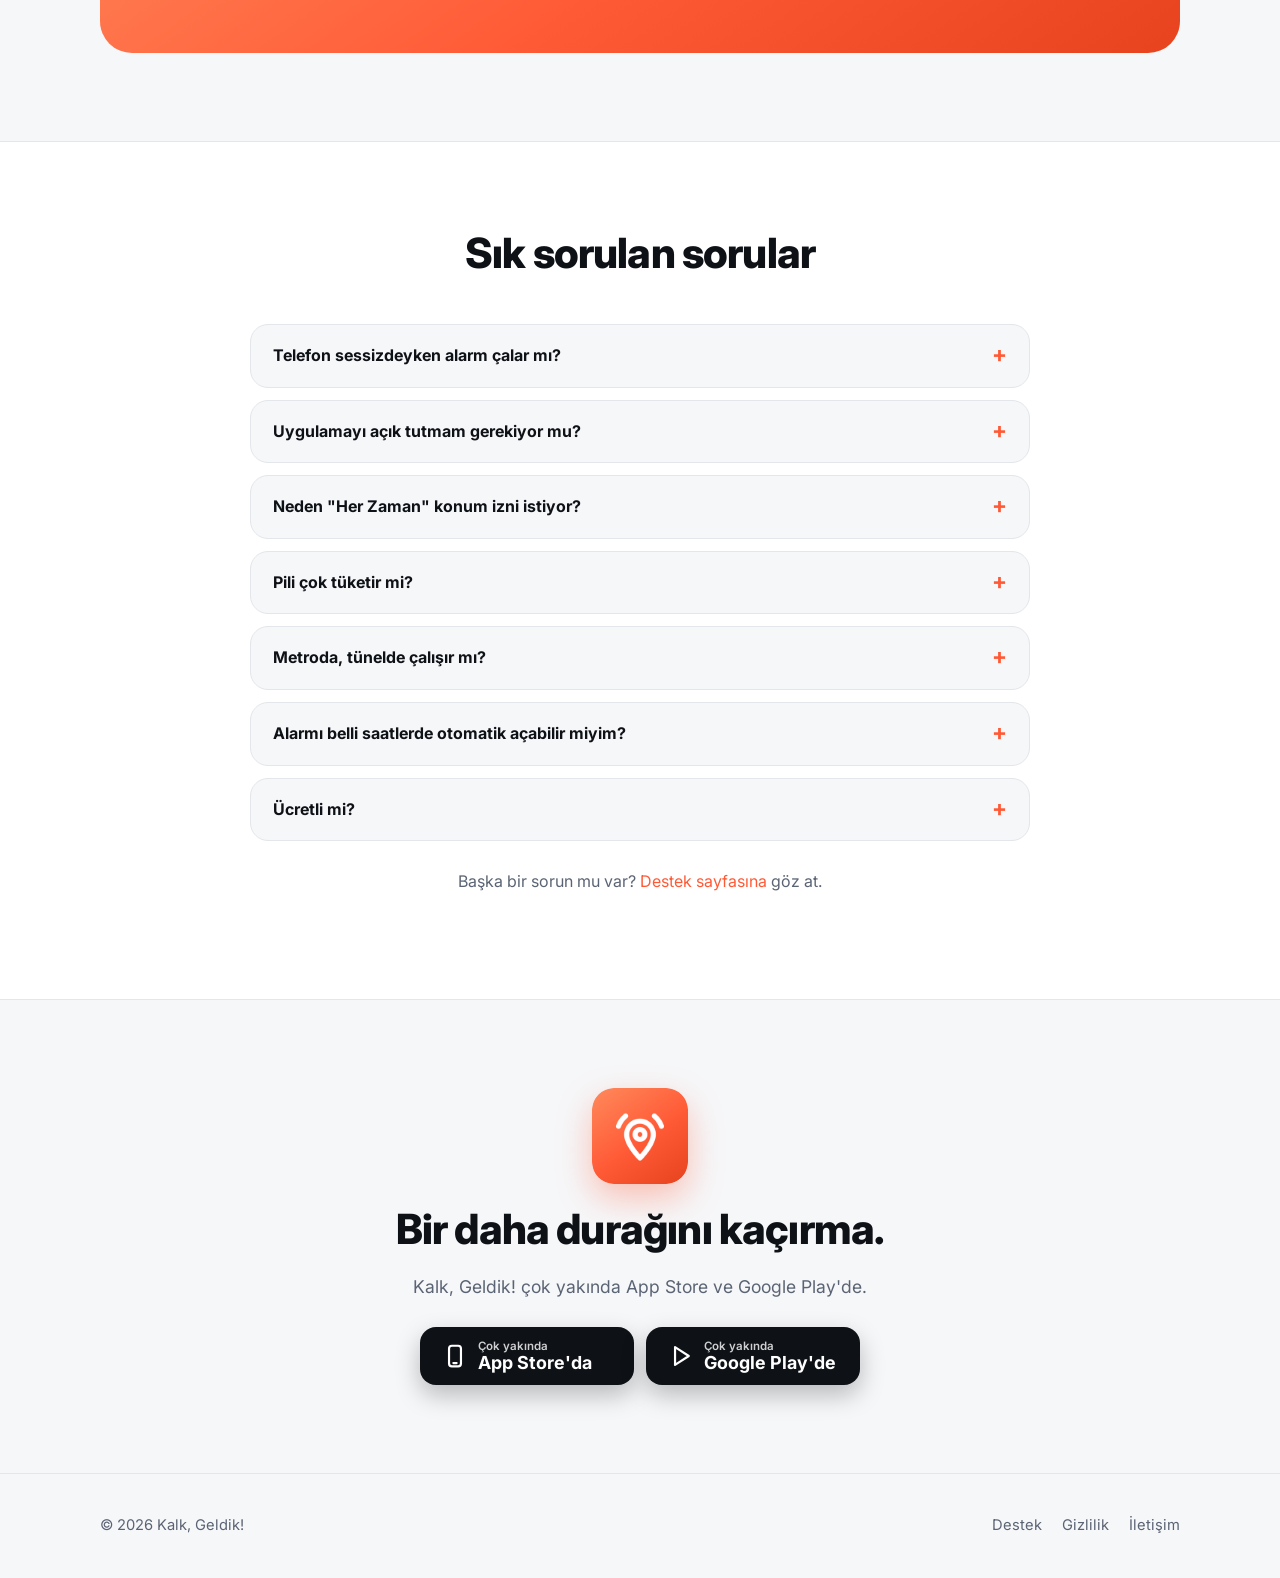
==== commit 63b87ff5: "Zamanlı alarmlar, fotoğraf/sembol ve yeni korumalar siteye eklendi" ====
--- a/index.html
+++ b/index.html
@@ -36,7 +36,16 @@
   "KalkGeldik"
  ],
  "description": "Konuma göre çalan durak alarmı. Otobüste, metroda, vapurda uyuyakalsan da hedefine gelince seni uyandırır; telefon sessizde ve kilitliyken bile çalar.",
- "operatingSystem": "iOS",
+ "operatingSystem": "iOS 26.1+",
+ "featureList": [
+  "Konuma göre durak alarmı",
+  "Sessiz modda ve kilit ekranında sistem alarmı",
+  "Canlı Etkinlik ve Dynamic Island",
+  "Birden fazla alarm",
+  "Kayıtlı yerler: ad, renk, yarıçap, fotoğraf ve sembol",
+  "Zamanlı alarmlar (ör. hafta içi 08:00–10:00)",
+  "Geçmişten tekrar kur"
+ ],
  "applicationCategory": "TravelApplication",
  "inLanguage": "tr",
  "offers": {
@@ -75,7 +84,7 @@
    "name": "Telefon sessizdeyken alarm çalar mı?",
    "acceptedAnswer": {
     "@type": "Answer",
-    "text": "Evet. iOS 26.1 ve sonrasında alarm, saat uygulamasındaki alarmlar gibi sistem alarmı olarak çalar; sessiz anahtarı ve Odak modları onu engellemez. Daha eski iOS sürümlerinde uygulama alarm sesini kendisi çalar ve bildirim gönderir."
+    "text": "Evet. Alarm, saat uygulamasındaki alarmlar gibi sistem alarmı olarak çalar; sessiz anahtarı ve Odak modları onu engellemez. Uygulama iOS 26.1 ve sonrasını destekler."
    }
   },
   {
@@ -83,7 +92,7 @@
    "name": "Uygulamayı açık tutmam gerekiyor mu?",
    "acceptedAnswer": {
     "@type": "Answer",
-    "text": "Hayır. Alarmı kurduktan sonra telefonu kilitleyebilirsin. Uygulamayı uygulama değiştiriciden yukarı kaydırıp kapatma; iOS'un arka planda konumu iletebilmesi için uygulamanın arka planda kalması gerekir."
+    "text": "Hayır. Alarmı kurduktan sonra telefonu kilitleyebilirsin. Uygulamayı kapatsan bile hedef alanına girdiğinde iOS uygulamayı uyandırır ve alarm çalar. Kalan mesafeyi kilit ekranında canlı görmek için uygulamayı arka planda açık bırakman yeterli."
    }
   },
   {
@@ -91,7 +100,7 @@
    "name": "Neden \"Her Zaman\" konum izni istiyor?",
    "acceptedAnswer": {
     "@type": "Answer",
-    "text": "Ekran kilitliyken ve uygulama arka plandayken hedefe vardığını anlayabilmek için. Konum yalnızca aktif bir alarm varken kullanılır ve telefonundan dışarı çıkmaz."
+    "text": "Ekran kilitliyken, uygulama arka plandayken ya da kapalıyken hedefe vardığını anlayabilmek için. Konum yalnızca aktif bir alarm ya da zamanladığın kayıtlı yerler için kullanılır ve telefonundan dışarı çıkmaz."
    }
   },
   {
@@ -108,6 +117,14 @@
    "acceptedAnswer": {
     "@type": "Answer",
     "text": "Konum, GPS ve çevredeki Wi-Fi/baz istasyonlarından alınır. Tünellerde konum gecikebilir; bu yüzden metroda alarm alanını biraz daha büyük (ör. 1 km) seçmeni öneririz."
+   }
+  },
+  {
+   "@type": "Question",
+   "name": "Alarmı belli saatlerde otomatik açabilir miyim?",
+   "acceptedAnswer": {
+    "@type": "Answer",
+    "text": "Evet. Kayıtlı bir yeri düzenlerken ya da ilk kurarken Zamanla'yı aç; günleri (ör. hafta içi) ve başlangıç–bitiş saatini seç. Alarm o aralıkta kendiliğinden açılır, sessiz bir bildirimle haber verir ve bitiş saatinde kapanır. Açıldığında zaten oradaysan o sefer çalmaz."
    }
   },
   {
@@ -134,6 +151,8 @@
     <symbol id="i-bell" viewBox="0 0 24 24" fill="none" stroke="currentColor" stroke-width="2" stroke-linecap="round" stroke-linejoin="round"><path d="M6.2 16.8 V11.2 A5.8 5.8 0 0 1 17.8 11.2 V16.8 L19.4 18.4 H4.6 Z"/><path d="M10 21 A2.1 2.1 0 0 0 14 21"/><path d="M12 3.4 V5.4"/></symbol>
     <symbol id="i-alarm" viewBox="0 0 24 24" fill="none" stroke="currentColor" stroke-width="2" stroke-linecap="round" stroke-linejoin="round"><circle cx="12" cy="13" r="7"/><path d="M12 9.5 V13 L14.5 14.6"/><path d="M4.2 6.6 L6.8 4"/><path d="M19.8 6.6 L17.2 4"/><path d="M7.6 19.2 L6.2 21"/><path d="M16.4 19.2 L17.8 21"/></symbol>
     <symbol id="i-star" viewBox="0 0 24 24" fill="none" stroke="currentColor" stroke-width="2" stroke-linecap="round" stroke-linejoin="round"><path d="M12 3.6 L14.41 9.28 L20.56 9.82 L15.9 13.87 L17.29 19.88 L12 16.7 L6.71 19.88 L8.1 13.87 L3.44 9.82 L9.59 9.28 Z"/></symbol>
+    <symbol id="i-calendar" viewBox="0 0 24 24" fill="none" stroke="currentColor" stroke-width="2" stroke-linecap="round" stroke-linejoin="round"><rect x="3.5" y="5" width="17" height="15.5" rx="2.6"/><path d="M3.5 10 H20.5"/><path d="M8 3 V6.5 M16 3 V6.5"/><path d="M12 13 V15.6 L13.8 16.8"/></symbol>
+    <symbol id="i-image" viewBox="0 0 24 24" fill="none" stroke="currentColor" stroke-width="2" stroke-linecap="round" stroke-linejoin="round"><rect x="3.5" y="5" width="17" height="14" rx="2.5"/><circle cx="9" cy="10" r="1.6"/><path d="M4 17 L9.5 12.5 L13 15.5 L16 13 L20 16.5"/></symbol>
     <symbol id="i-history" viewBox="0 0 24 24" fill="none" stroke="currentColor" stroke-width="2" stroke-linecap="round" stroke-linejoin="round"><path d="M4.3 13.5 A8 8 0 1 0 6.6 6.6"/><path d="M4 4.2 V8.2 H8"/><path d="M12 8.2 V12.4 L15 14.2"/></symbol>
     <symbol id="i-sleep" viewBox="0 0 24 24" fill="none" stroke="currentColor" stroke-width="2" stroke-linecap="round" stroke-linejoin="round"><path d="M19.6 14.6 A8 8 0 1 1 9.4 4.4 A6.4 6.4 0 0 0 19.6 14.6 Z"/><path d="M14.6 3.6 H18.4 L14.6 8 H18.4"/></symbol>
     <symbol id="i-bus" viewBox="0 0 24 24" fill="none" stroke="currentColor" stroke-width="2" stroke-linecap="round" stroke-linejoin="round"><rect x="4.5" y="3.5" width="15" height="14.5" rx="3"/><path d="M4.5 11 H19.5"/><path d="M7.5 18 V20.5 M16.5 18 V20.5"/><circle cx="8.2" cy="14.6" r=".9" fill="currentColor"/><circle cx="15.8" cy="14.6" r=".9" fill="currentColor"/></symbol>
@@ -229,12 +248,15 @@
         <p>Otobüs, metro, metrobüs, vapur, tren — nereye gidiyorsan.</p>
       </div>
       <div class="features">
-        <div class="feature reveal"><div class="ic"><svg><use href="#i-bell"/></svg></div><h3>Sessiz modda da çalar</h3><p>iOS 26.1 ve sonrasında sistem alarmı olarak çalar; sessiz anahtarı, Odak ve Uyku modu onu durduramaz.</p></div>
+        <div class="feature reveal"><div class="ic"><svg><use href="#i-bell"/></svg></div><h3>Sessiz modda da çalar</h3><p>Sistem alarmı olarak çalar; sessiz anahtarı, Odak ve Uyku modu onu durduramaz.</p></div>
         <div class="feature reveal"><div class="ic"><svg><use href="#i-lock"/></svg></div><h3>Kilit ekranında canlı</h3><p>Canlı Etkinlik ve Dynamic Island'da kalan mesafe, ilerleme çubuğu ve tahmini varış süresi.</p></div>
         <div class="feature reveal"><div class="ic"><svg><use href="#i-pin"/></svg></div><h3>Güçlü yer arama</h3><p>Apple Haritalar ile durak, mekân ve adres ara; sonuçlar yakınından başlayarak sıralanır.</p></div>
         <div class="feature reveal"><div class="ic"><svg><use href="#i-alarm"/></svg></div><h3>Birden fazla alarm</h3><p>Aynı anda birkaç hedef kur. Her alarm kendi renginde, haritada ve kilit ekranında ayrı görünür.</p></div>
-        <div class="feature reveal"><div class="ic"><svg><use href="#i-star"/></svg></div><h3>Kayıtlı yerler</h3><p>Ev, İş, Okul ya da kendi etiketin. Sık gittiğin yerlere tek dokunuşla alarm kur.</p></div>
+        <div class="feature reveal"><div class="ic"><svg><use href="#i-star"/></svg></div><h3>Kayıtlı yerler</h3><p>Ev, İş, Okul ya da kendi etiketin. Sık gittiğin yerlere tek dokunuşla alarm kur; adını, rengini ve yarıçapını istediğin zaman düzenle.</p></div>
+        <div class="feature reveal"><div class="ic"><svg><use href="#i-calendar"/></svg></div><h3>Zamanlı alarmlar</h3><p>"Hafta içi 08:00–10:00" gibi bir zaman aralığı seç; kayıtlı alarmın o saatlerde kendiliğinden açılır, bitişte kapanır. Uygulama kapalıyken de varınca çalar.</p></div>
+        <div class="feature reveal"><div class="ic"><svg><use href="#i-image"/></svg></div><h3>Fotoğraf ve sembol</h3><p>Kayıtlı yerine galeriden ya da kameradan bir fotoğraf veya sembol ekle; haritada ve listede onunla görünsün.</p></div>
         <div class="feature reveal"><div class="ic"><svg><use href="#i-history"/></svg></div><h3>Geçmişten tekrar kur</h3><p>Önceki yolculukların listelenir; aynı alarmı bir dokunuşla yeniden başlat.</p></div>
+        <div class="feature reveal"><div class="ic"><svg><use href="#i-shield"/></svg></div><h3>Boşuna çalmaz</h3><p>Zaten alarm alanının içindeysen alarm kurulmaz, zamanlı alarm da o sefer açılmaz; sadece gerçekten vardığında uyandırır.</p></div>
       </div>
     </div>
   </section>
@@ -282,7 +304,7 @@
         <svg aria-hidden="true"><use href="#i-shield"/></svg>
         <div>
           <h2>Konumun sende kalır.</h2>
-          <p>Hesap yok, reklam yok, analiz aracı yok. Konumun yalnızca bir alarm aktifken ve yalnızca telefonunda işlenir; hiçbir sunucuya gönderilmez.</p>
+          <p>Hesap yok, reklam yok, analiz aracı yok. Konumun yalnızca bir alarm aktifken ya da zamanladığın yerler için ve yalnızca telefonunda işlenir; hiçbir sunucuya gönderilmez.</p>
           <a href="gizlilik.html">Gizlilik politikasını oku →</a>
         </div>
       </div>
@@ -298,15 +320,15 @@
       <div class="faq reveal">
         <details>
           <summary>Telefon sessizdeyken alarm çalar mı?</summary>
-          <div><p>Evet. iOS 26.1 ve sonrasında alarm, saat uygulamasındaki alarmlar gibi sistem alarmı olarak çalar; sessiz anahtarı ve Odak modları onu engellemez. Daha eski iOS sürümlerinde uygulama alarm sesini kendisi çalar ve bildirim gönderir.</p></div>
+          <div><p>Evet. Alarm, saat uygulamasındaki alarmlar gibi sistem alarmı olarak çalar; sessiz anahtarı ve Odak modları onu engellemez. Uygulama iOS 26.1 ve sonrasını destekler.</p></div>
         </details>
         <details>
           <summary>Uygulamayı açık tutmam gerekiyor mu?</summary>
-          <div><p>Hayır. Alarmı kurduktan sonra telefonu kilitleyebilirsin. Uygulamayı uygulama değiştiriciden yukarı kaydırıp kapatma; iOS'un arka planda konumu iletebilmesi için uygulamanın arka planda kalması gerekir.</p></div>
+          <div><p>Hayır. Alarmı kurduktan sonra telefonu kilitleyebilirsin. Uygulamayı kapatsan bile hedef alanına girdiğinde iOS uygulamayı uyandırır ve alarm çalar. Kalan mesafeyi kilit ekranında canlı görmek için uygulamayı arka planda açık bırakman yeterli.</p></div>
         </details>
         <details>
           <summary>Neden "Her Zaman" konum izni istiyor?</summary>
-          <div><p>Ekran kilitliyken ve uygulama arka plandayken hedefe vardığını anlayabilmek için. Konum yalnızca aktif bir alarm varken kullanılır ve telefonundan dışarı çıkmaz.</p></div>
+          <div><p>Ekran kilitliyken, uygulama arka plandayken ya da kapalıyken hedefe vardığını anlayabilmek için. Konum yalnızca aktif bir alarm ya da zamanladığın kayıtlı yerler için kullanılır ve telefonundan dışarı çıkmaz.</p></div>
         </details>
         <details>
           <summary>Pili çok tüketir mi?</summary>
@@ -315,6 +337,10 @@
         <details>
           <summary>Metroda, tünelde çalışır mı?</summary>
           <div><p>Konum, GPS ve çevredeki Wi-Fi/baz istasyonlarından alınır. Tünellerde konum gecikebilir; bu yüzden metroda alarm alanını biraz daha büyük (ör. 1 km) seçmeni öneririz.</p></div>
+        </details>
+        <details>
+          <summary>Alarmı belli saatlerde otomatik açabilir miyim?</summary>
+          <div><p>Evet. Kayıtlı bir yeri düzenlerken ya da ilk kurarken "Zamanla"yı aç; günleri (ör. hafta içi) ve başlangıç–bitiş saatini seç. Alarm o aralıkta kendiliğinden açılır, sessiz bir bildirimle haber verir ve bitiş saatinde kapanır. Açıldığında zaten oradaysan o sefer çalmaz.</p></div>
         </details>
         <details>
           <summary>Ücretli mi?</summary>
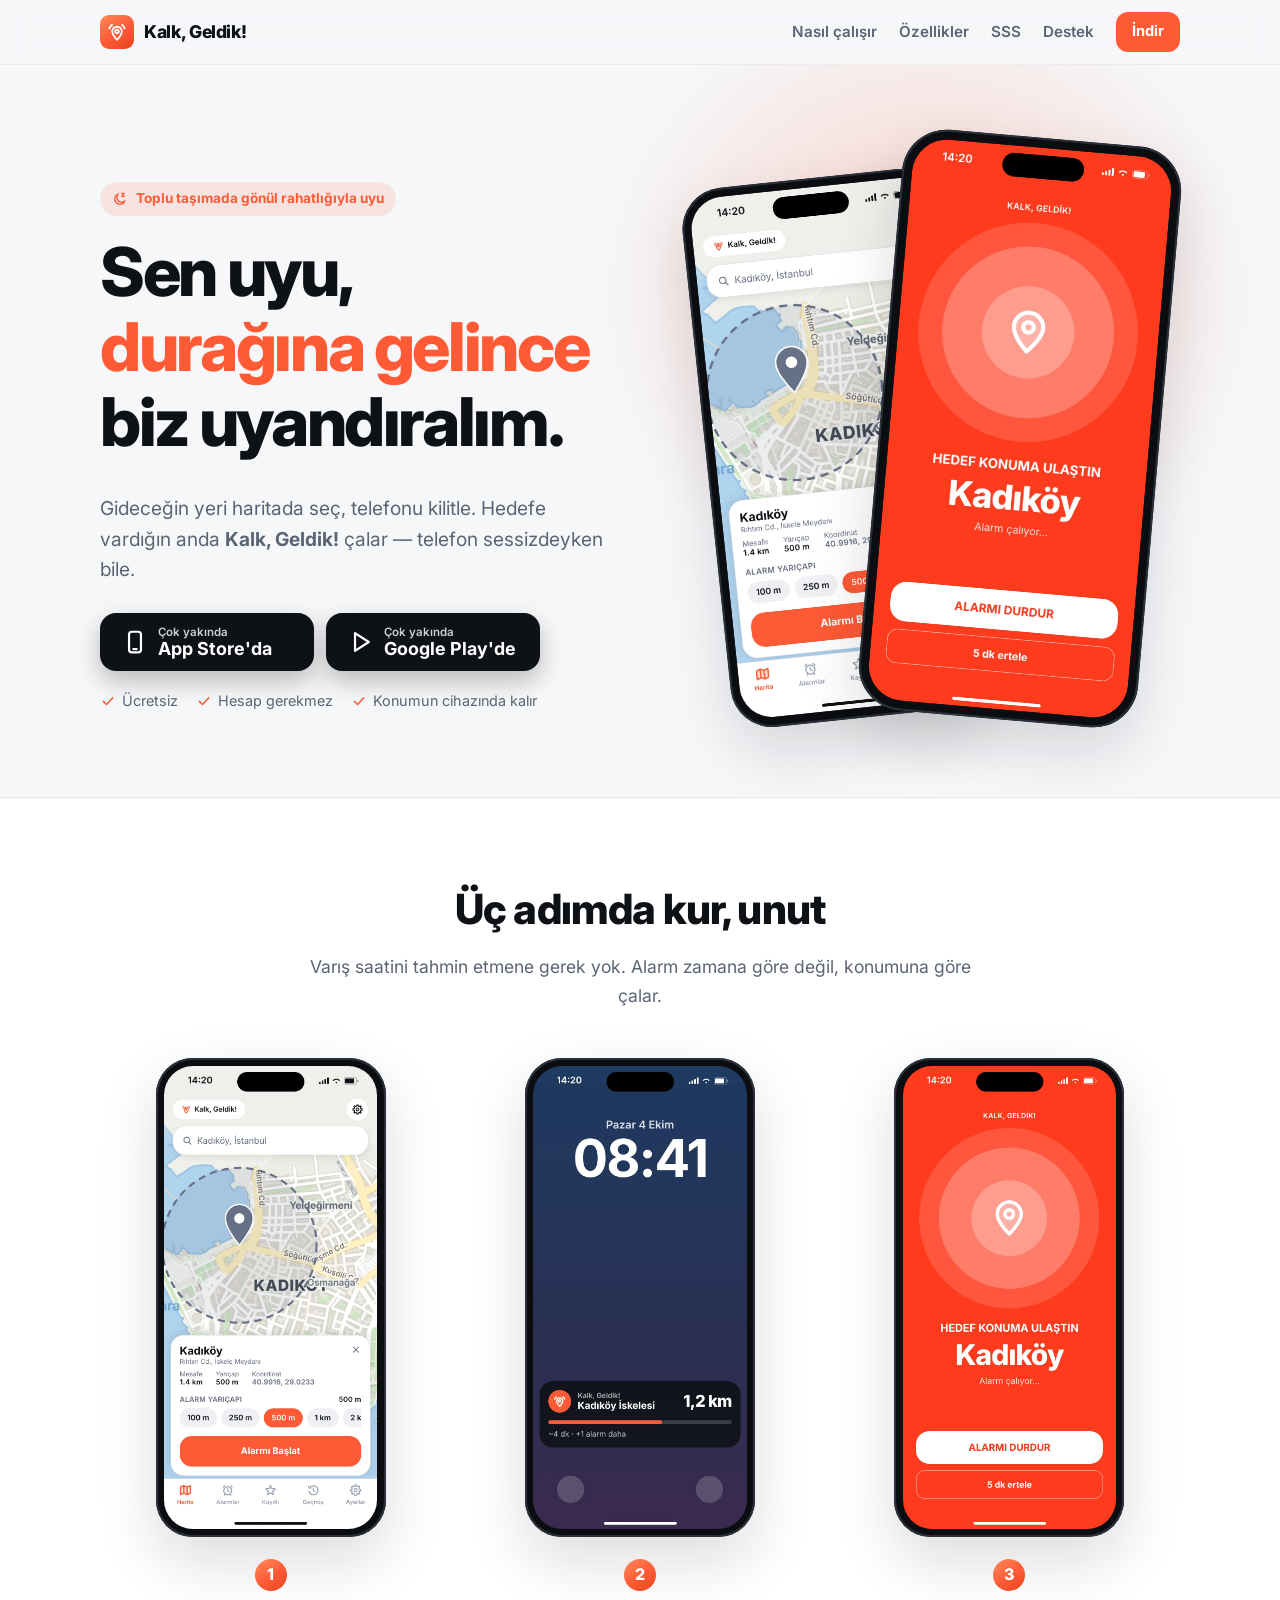
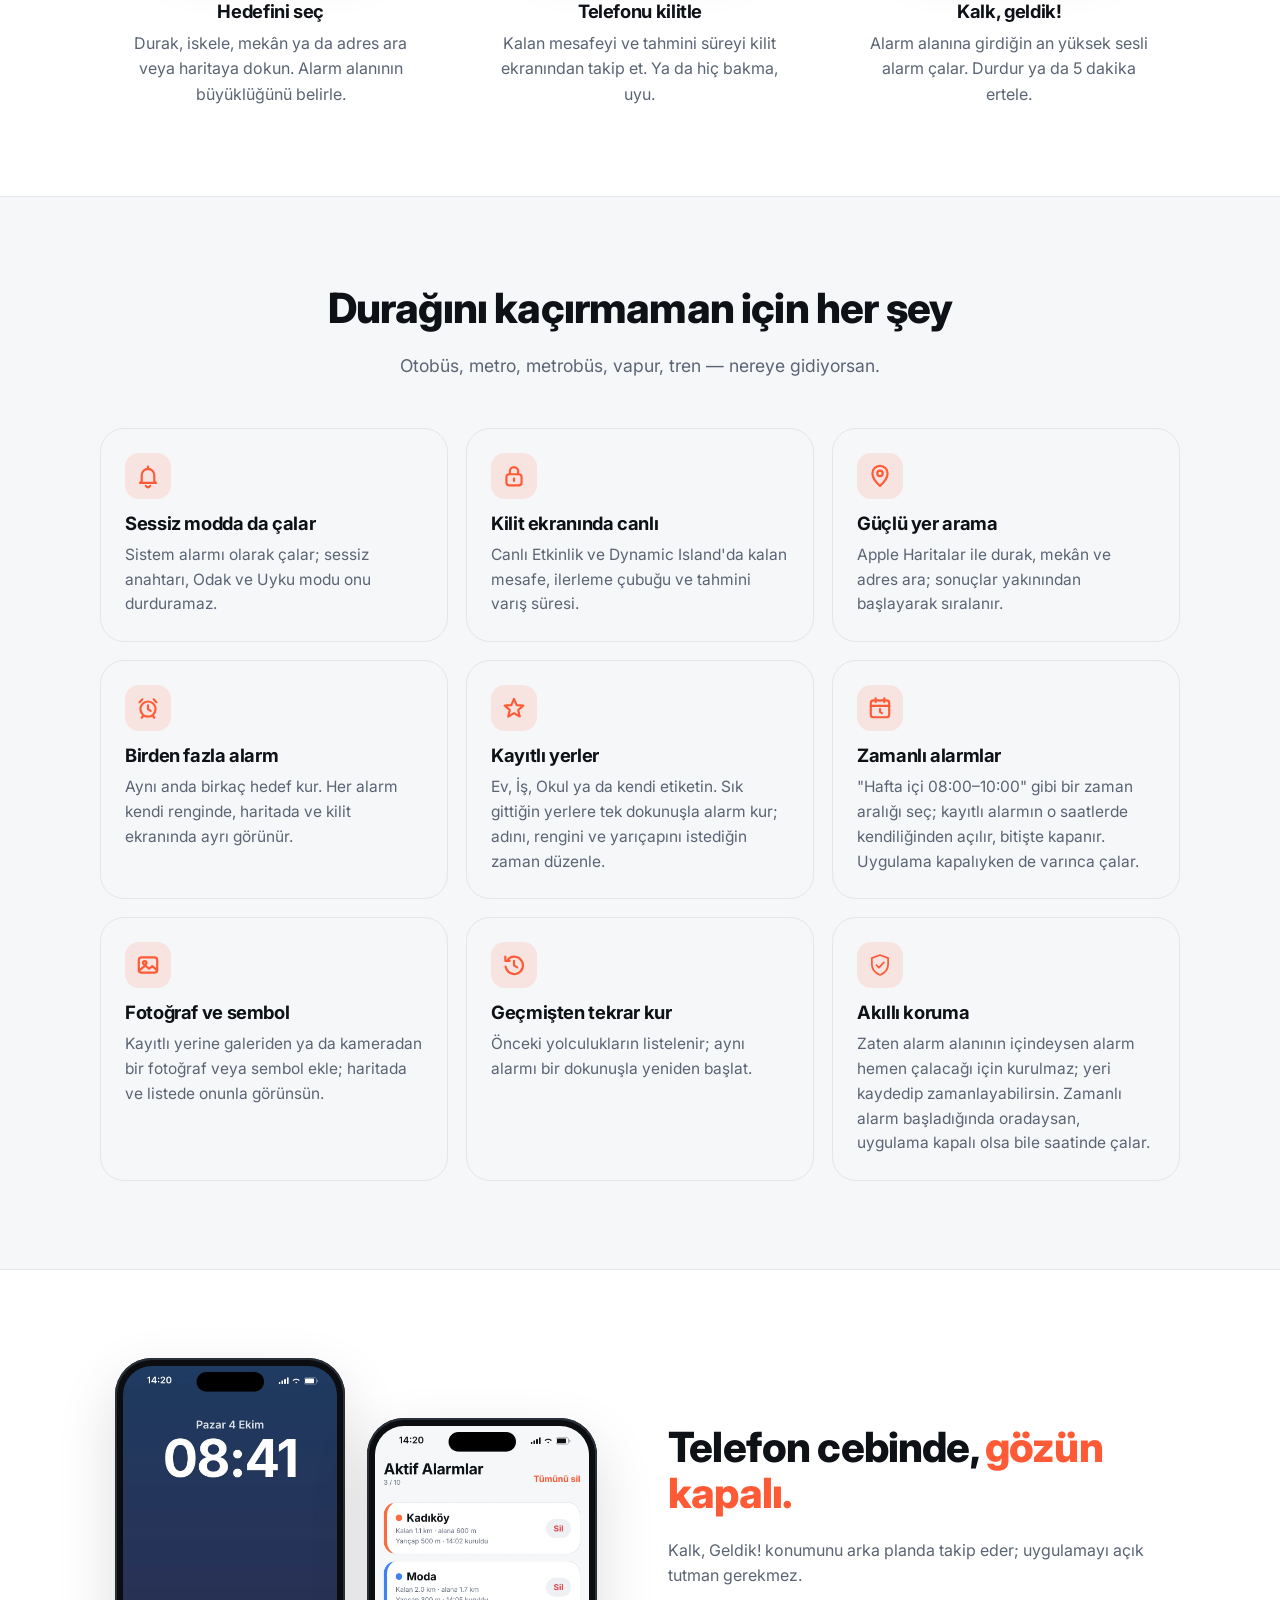
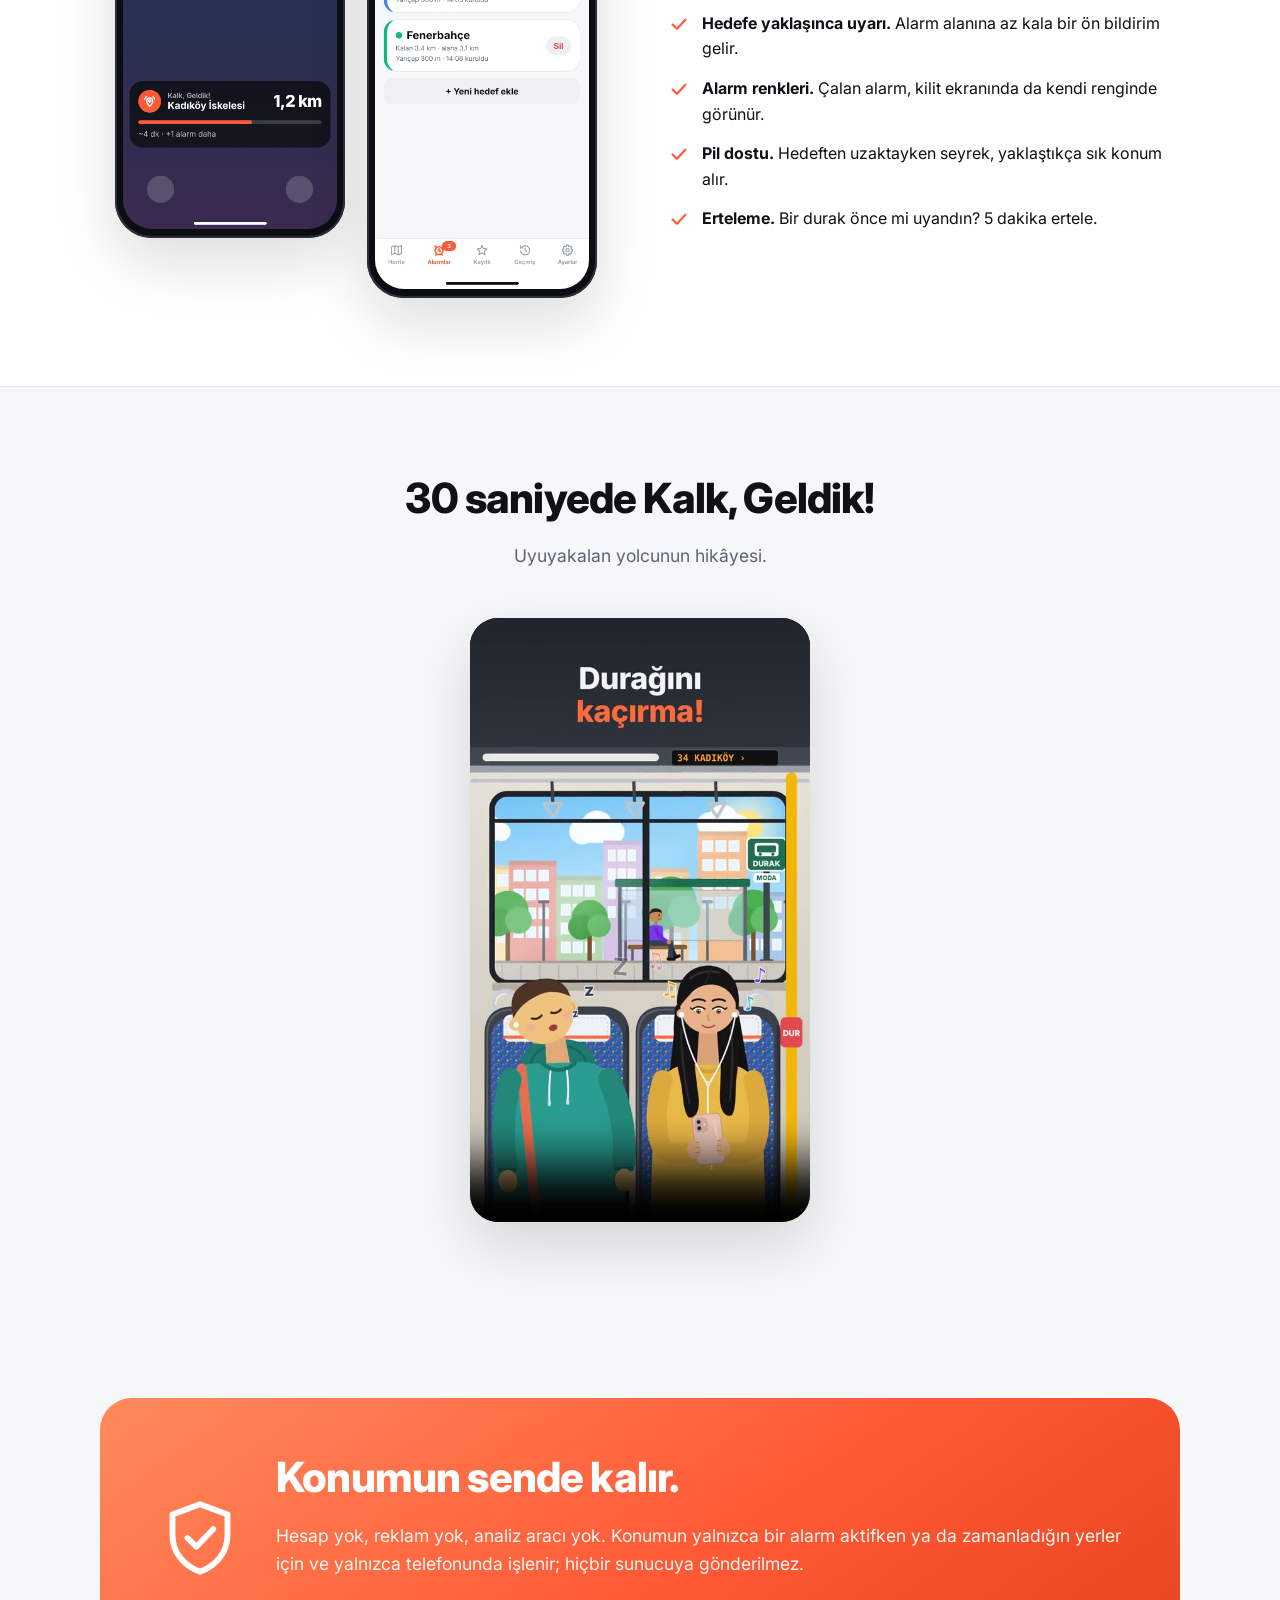
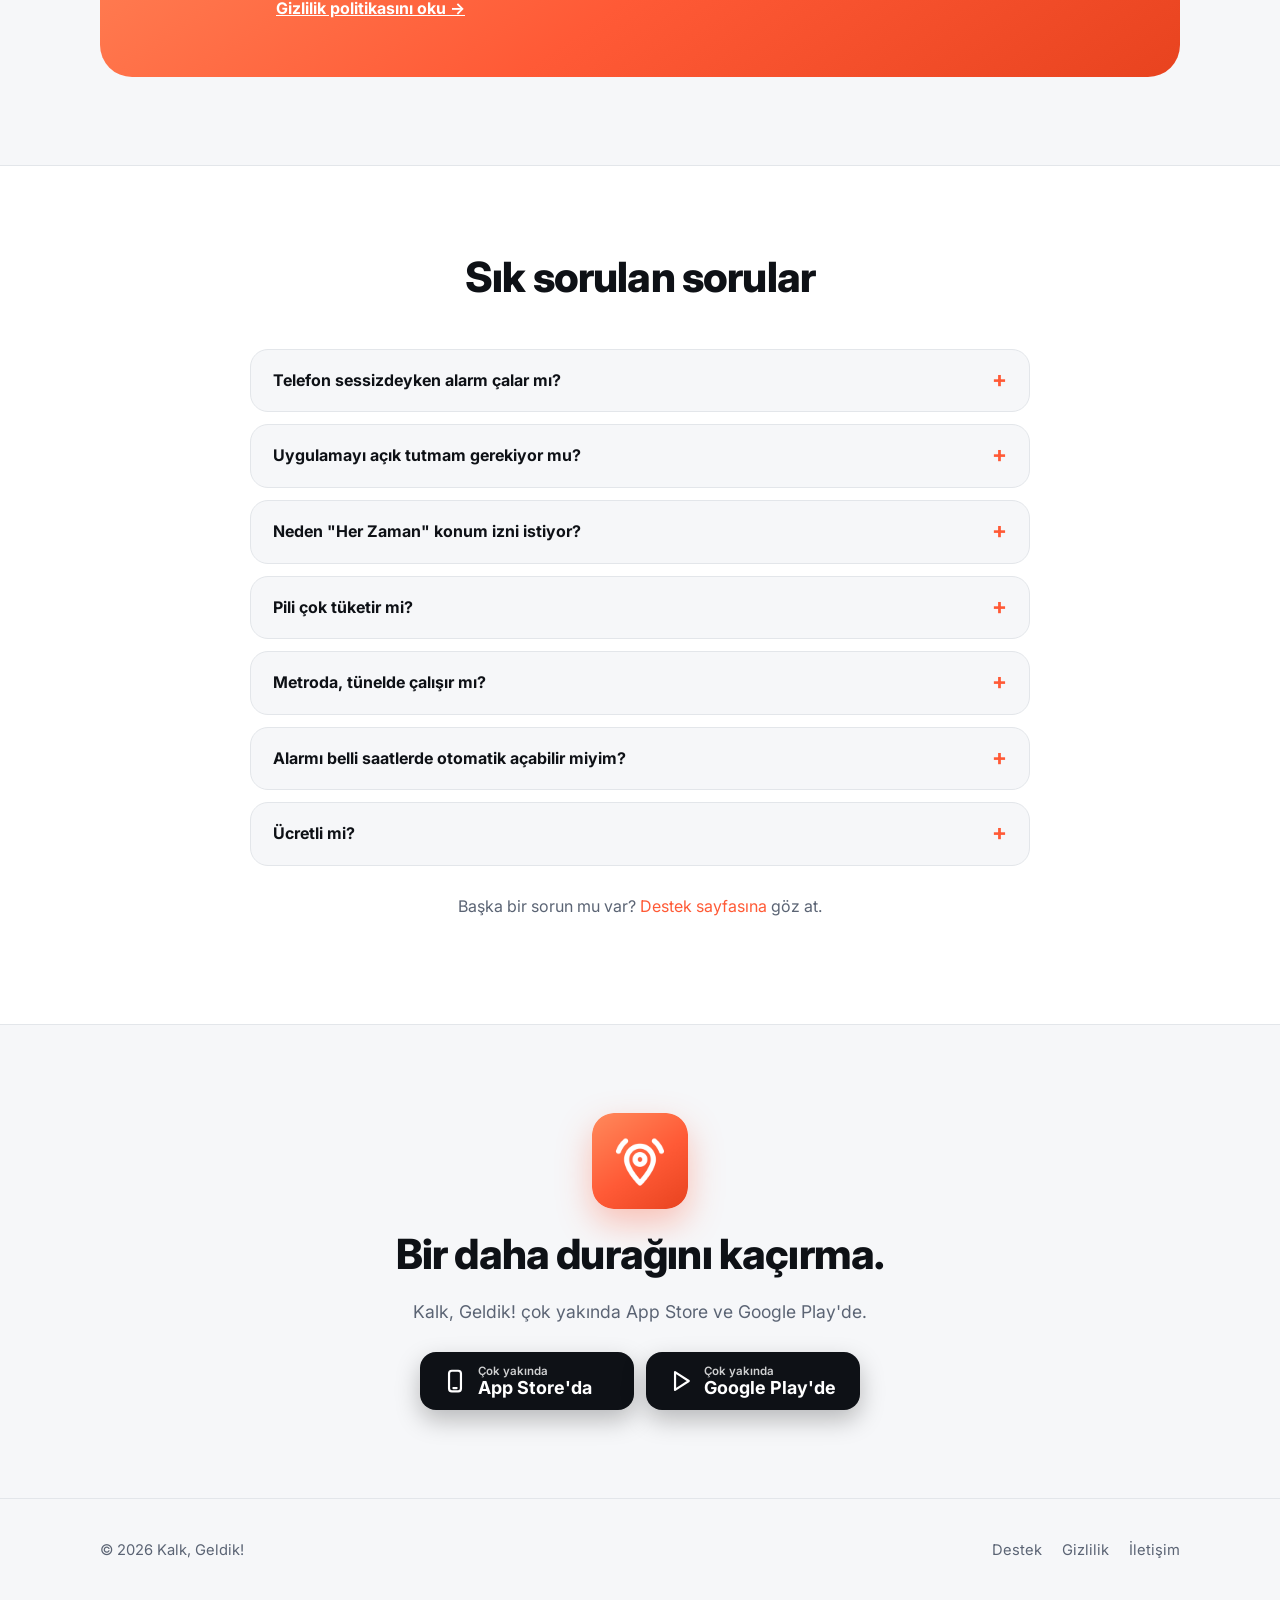
==== commit ce8db7d9: "Zamanlı alarm metinleri güncellendi" ====
--- a/index.html
+++ b/index.html
@@ -124,7 +124,7 @@
    "name": "Alarmı belli saatlerde otomatik açabilir miyim?",
    "acceptedAnswer": {
     "@type": "Answer",
-    "text": "Evet. Kayıtlı bir yeri düzenlerken ya da ilk kurarken Zamanla'yı aç; günleri (ör. hafta içi) ve başlangıç–bitiş saatini seç. Alarm o aralıkta kendiliğinden açılır, sessiz bir bildirimle haber verir ve bitiş saatinde kapanır. Açıldığında zaten oradaysan o sefer çalmaz."
+    "text": "Evet. Kayıtlı bir yeri düzenlerken ya da ilk kurarken Zamanla'yı aç; günleri (ör. hafta içi) ve başlangıç–bitiş saatini seç. Alarm o aralıkta kendiliğinden açılır, bir bildirimle haber verir ve bitiş saatinde kapanır. Açıldığında zaten oradaysan hemen çalar."
    }
   },
   {
@@ -256,7 +256,7 @@
         <div class="feature reveal"><div class="ic"><svg><use href="#i-calendar"/></svg></div><h3>Zamanlı alarmlar</h3><p>"Hafta içi 08:00–10:00" gibi bir zaman aralığı seç; kayıtlı alarmın o saatlerde kendiliğinden açılır, bitişte kapanır. Uygulama kapalıyken de varınca çalar.</p></div>
         <div class="feature reveal"><div class="ic"><svg><use href="#i-image"/></svg></div><h3>Fotoğraf ve sembol</h3><p>Kayıtlı yerine galeriden ya da kameradan bir fotoğraf veya sembol ekle; haritada ve listede onunla görünsün.</p></div>
         <div class="feature reveal"><div class="ic"><svg><use href="#i-history"/></svg></div><h3>Geçmişten tekrar kur</h3><p>Önceki yolculukların listelenir; aynı alarmı bir dokunuşla yeniden başlat.</p></div>
-        <div class="feature reveal"><div class="ic"><svg><use href="#i-shield"/></svg></div><h3>Boşuna çalmaz</h3><p>Zaten alarm alanının içindeysen alarm kurulmaz, zamanlı alarm da o sefer açılmaz; sadece gerçekten vardığında uyandırır.</p></div>
+        <div class="feature reveal"><div class="ic"><svg><use href="#i-shield"/></svg></div><h3>Akıllı koruma</h3><p>Zaten alarm alanının içindeysen alarm hemen çalacağı için kurulmaz; yeri kaydedip zamanlayabilirsin. Zamanlı alarm başladığında oradaysan, uygulama kapalı olsa bile saatinde çalar.</p></div>
       </div>
     </div>
   </section>
@@ -340,7 +340,7 @@
         </details>
         <details>
           <summary>Alarmı belli saatlerde otomatik açabilir miyim?</summary>
-          <div><p>Evet. Kayıtlı bir yeri düzenlerken ya da ilk kurarken "Zamanla"yı aç; günleri (ör. hafta içi) ve başlangıç–bitiş saatini seç. Alarm o aralıkta kendiliğinden açılır, sessiz bir bildirimle haber verir ve bitiş saatinde kapanır. Açıldığında zaten oradaysan o sefer çalmaz.</p></div>
+          <div><p>Evet. Kayıtlı bir yeri düzenlerken ya da ilk kurarken "Zamanla"yı aç; günleri (ör. hafta içi) ve başlangıç–bitiş saatini seç. Alarm o aralıkta kendiliğinden açılır, bir bildirimle haber verir ve bitiş saatinde kapanır. Açıldığında zaten oradaysan hemen çalar.</p></div>
         </details>
         <details>
           <summary>Ücretli mi?</summary>
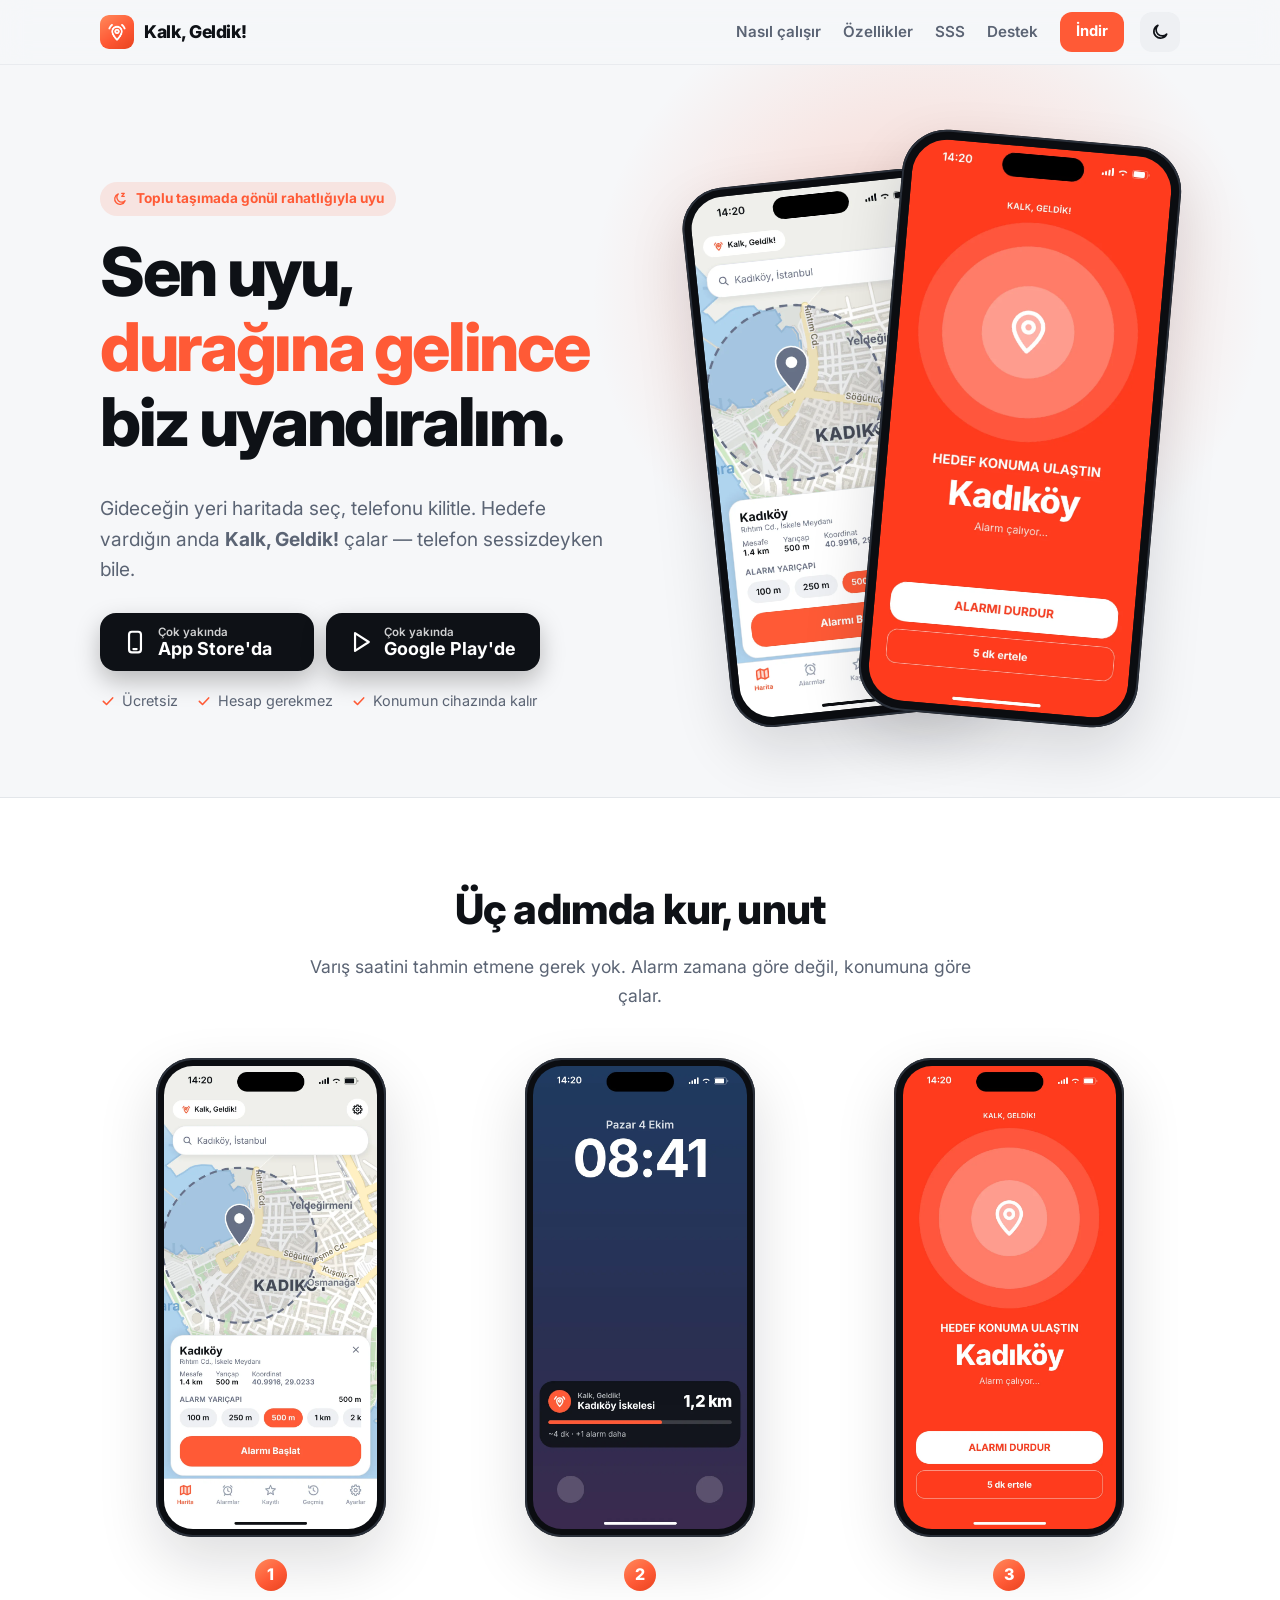
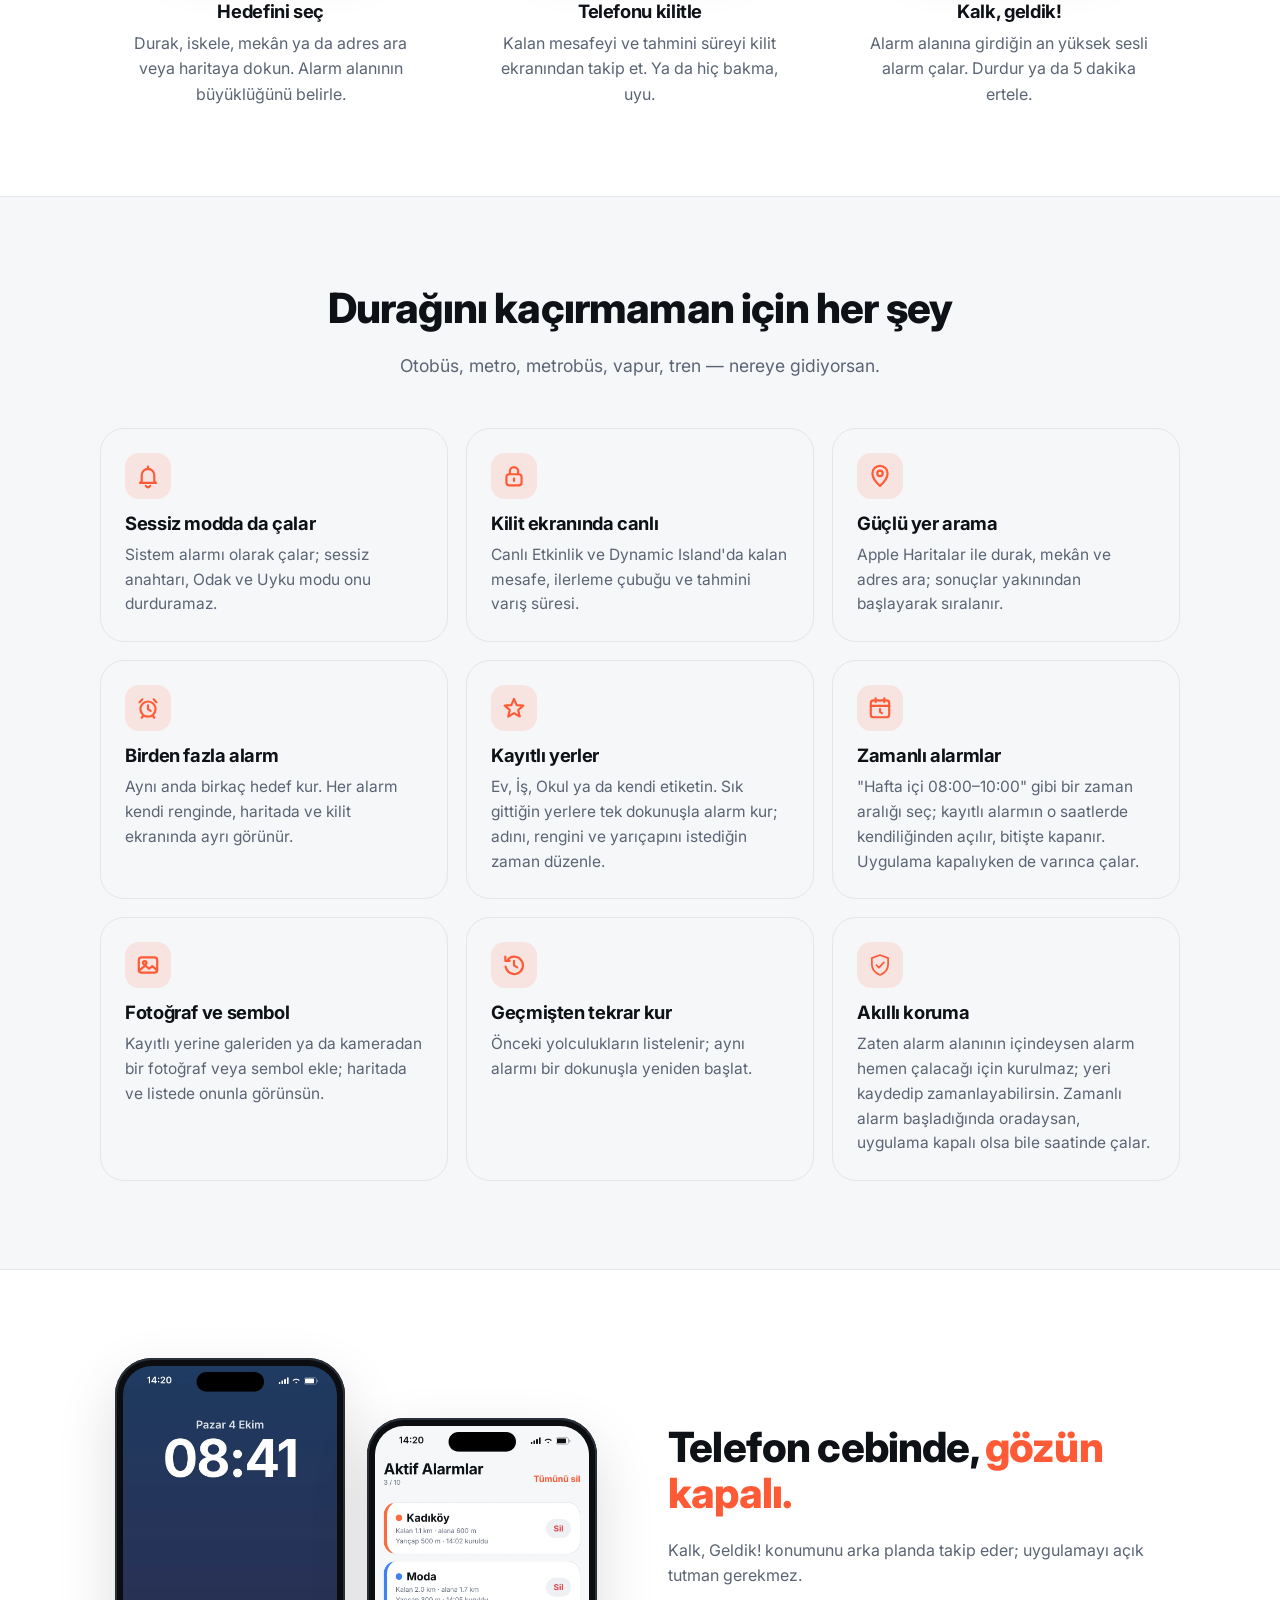
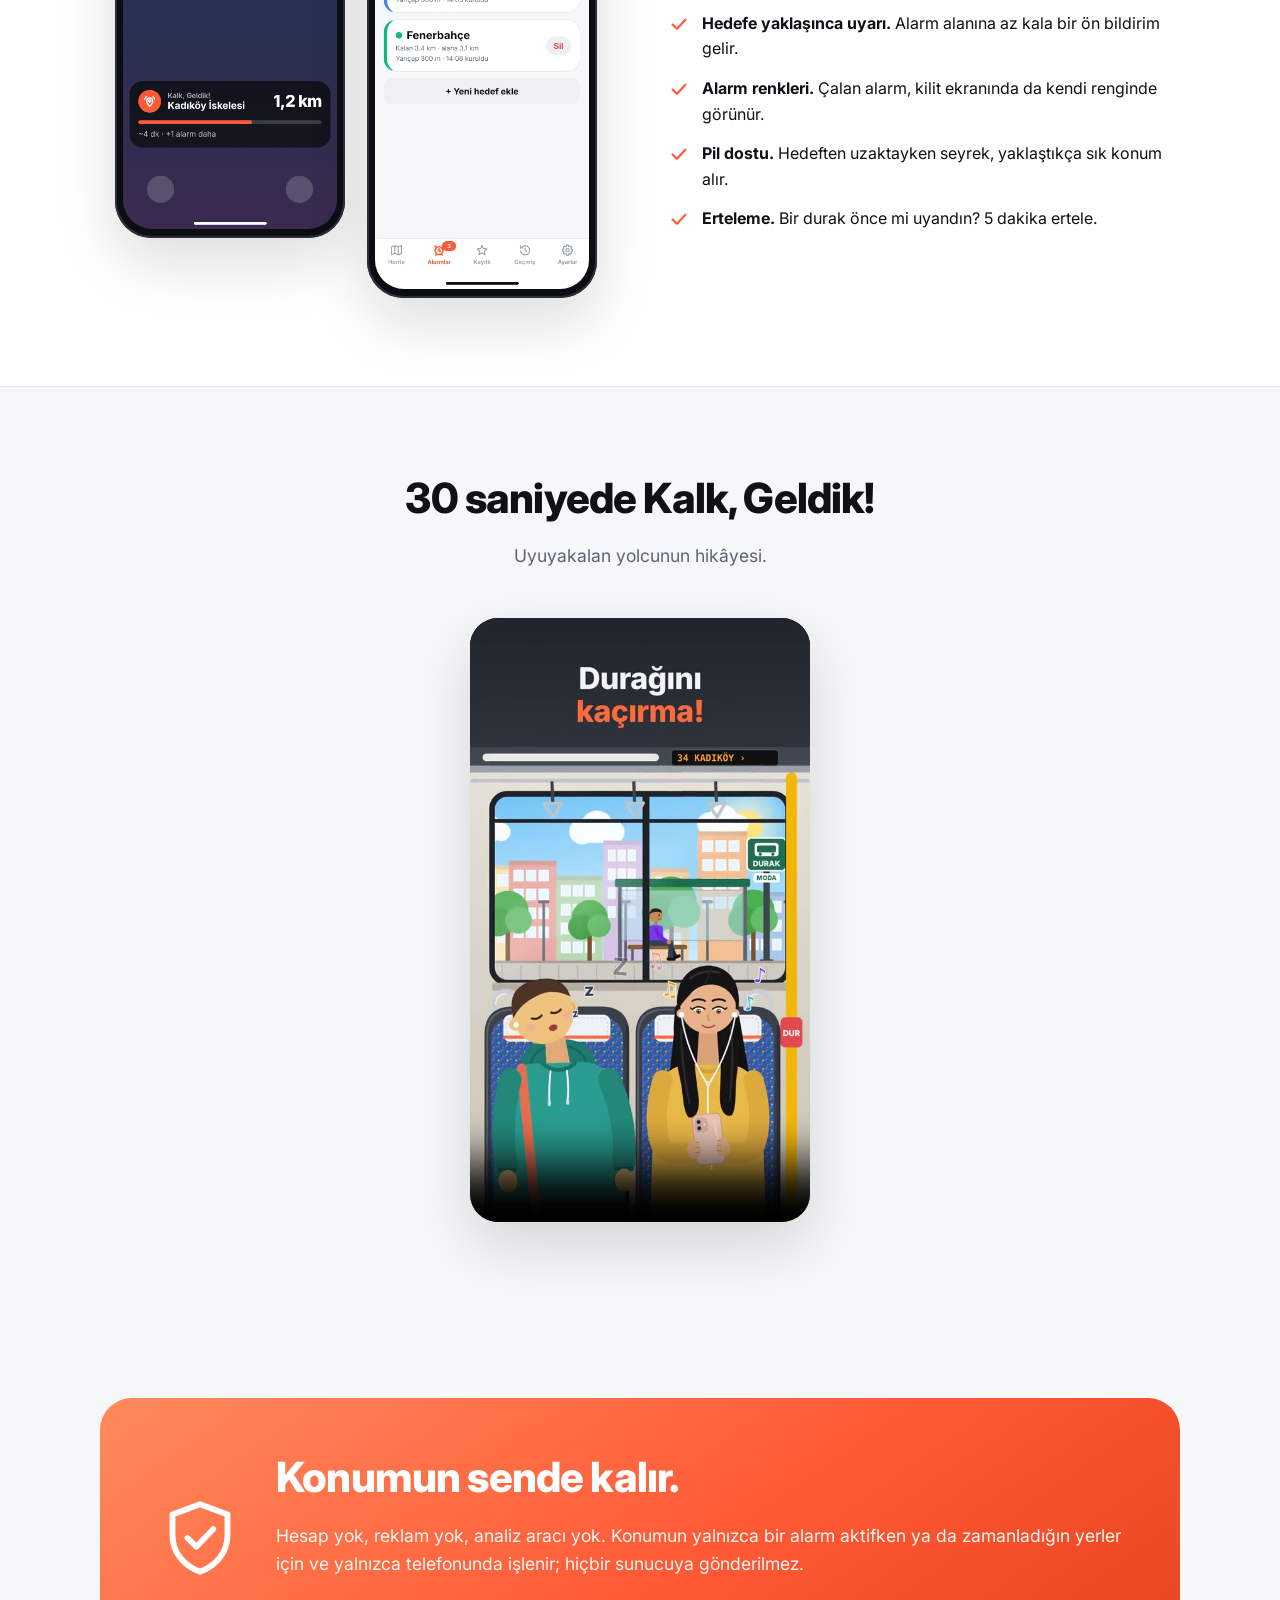
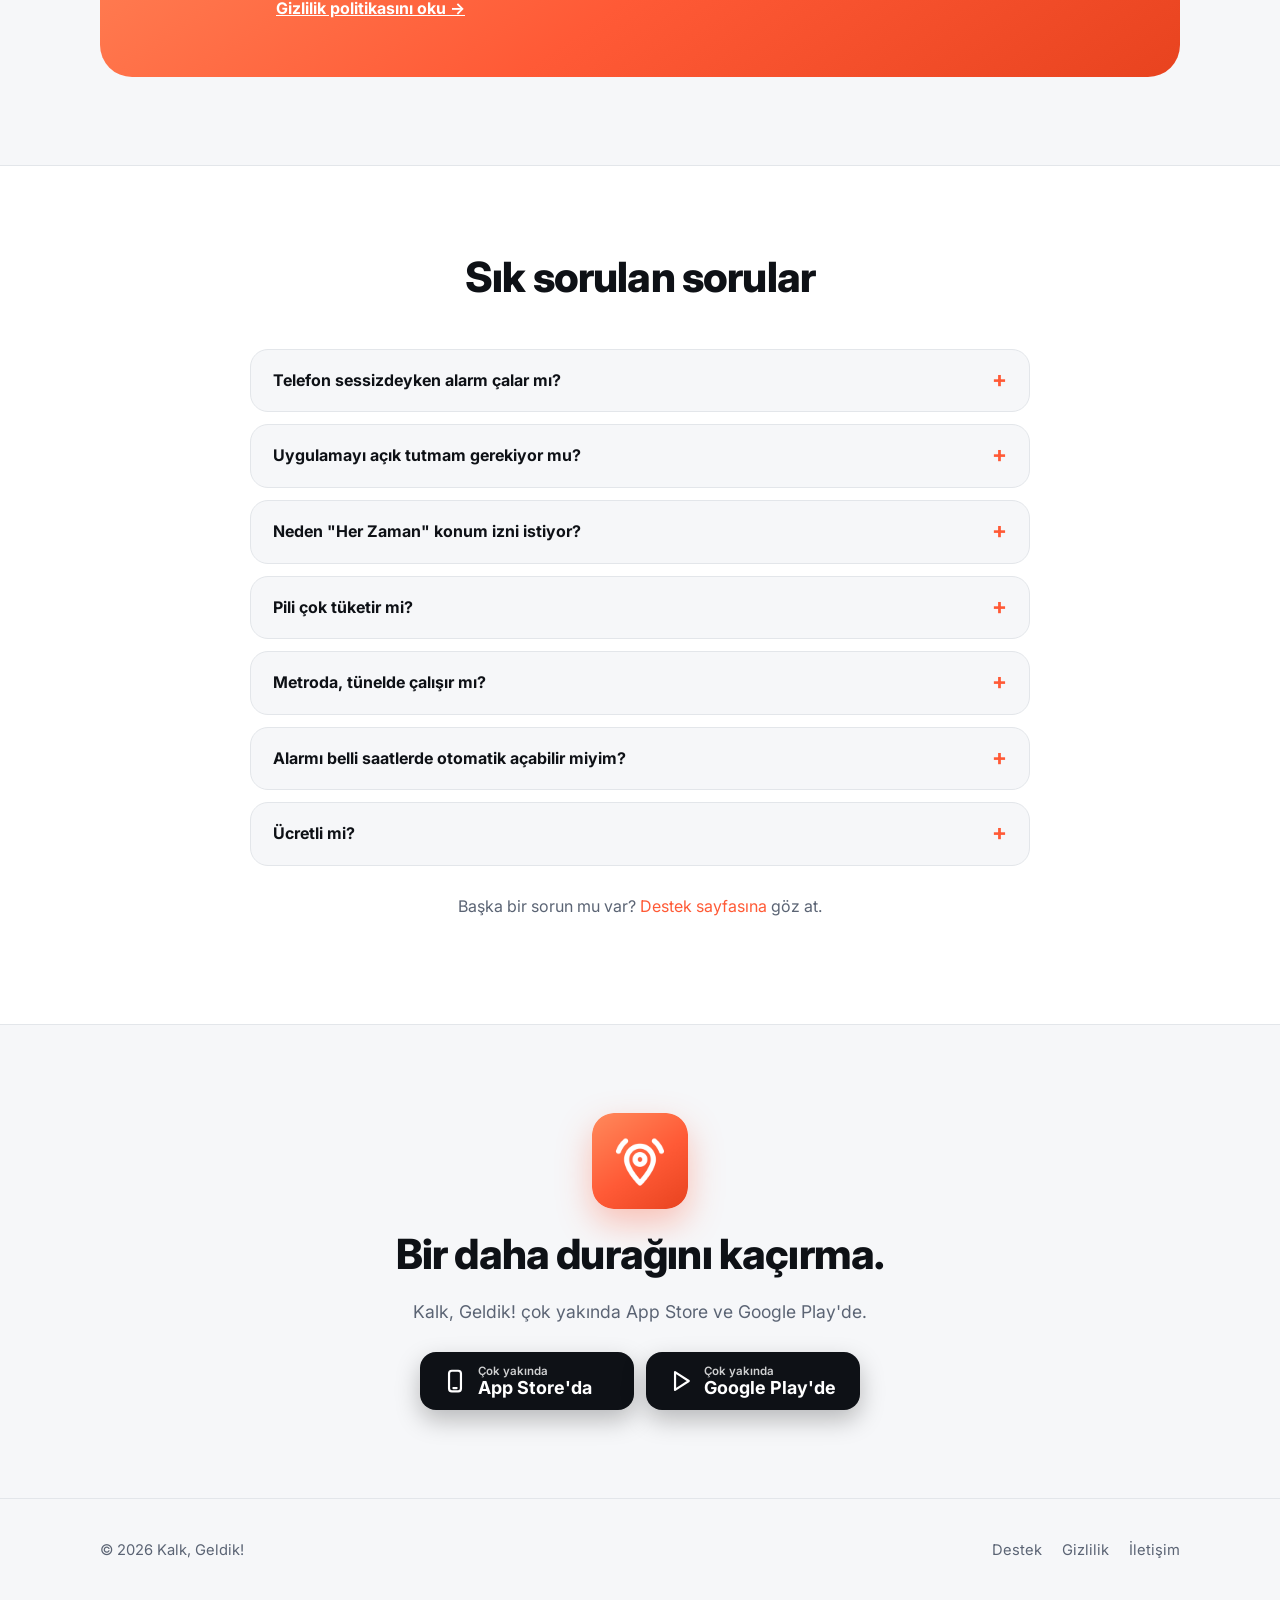
==== commit cad31b47: "Açık/koyu tema düğmesi" ====
--- a/index.html
+++ b/index.html
@@ -25,6 +25,7 @@
 <link rel="preconnect" href="https://fonts.googleapis.com">
 <link rel="preconnect" href="https://fonts.gstatic.com" crossorigin>
 <link href="https://fonts.googleapis.com/css2?family=Inter:wght@400;600;700;800&display=swap" rel="stylesheet">
+<script>try{var t=localStorage.getItem('kg-theme');if(t==='light'||t==='dark')document.documentElement.setAttribute('data-theme',t)}catch(e){}</script>
 <link rel="stylesheet" href="assets/css/style.css">
 <script type="application/ld+json">
 {
@@ -176,6 +177,7 @@
       <a href="destek.html">Destek</a>
       <a class="btn small" href="#indir">İndir</a>
     </nav>
+    <button class="theme-btn" type="button" aria-label="Açık / koyu tema" title="Açık / koyu tema"></button>
   </div>
 </header>
 
--- a/assets/css/style.css
+++ b/assets/css/style.css
@@ -15,8 +15,9 @@
   --max: 1120px;
   color-scheme: light;
 }
+/* Dark: follows the system unless the visitor picked a theme (header button → html[data-theme]). */
 @media (prefers-color-scheme: dark) {
-  :root {
+  :root:not([data-theme="light"]) {
     --bg: #0E1116;
     --surface: #171B22;
     --surface-alt: #20252E;
@@ -29,6 +30,19 @@
     color-scheme: dark;
   }
 }
+:root[data-theme="dark"] {
+  --bg: #0E1116;
+  --surface: #171B22;
+  --surface-alt: #20252E;
+  --text: #F2F4F7;
+  --muted: #98A2B3;
+  --border: #2A303A;
+  --primary: #FF6B4A;
+  --primary-soft: rgba(255, 107, 74, .16);
+  --shadow: 0 24px 60px rgba(0, 0, 0, .45);
+  color-scheme: dark;
+}
+:root[data-theme="light"] { color-scheme: light; }
 
 * { box-sizing: border-box; }
 html { scroll-behavior: smooth; -webkit-text-size-adjust: 100%; }
@@ -70,6 +84,13 @@
 .nav a { color: var(--muted); }
 .nav a:hover, .nav a[aria-current="page"] { color: var(--text); text-decoration: none; }
 .nav .btn { color: #fff; }
+.theme-btn { order: 3; display: inline-flex; align-items: center; justify-content: center; width: 40px; height: 40px; border-radius: 12px;
+  background: var(--surface-alt); color: var(--text); border: 0; cursor: pointer; flex: none; transition: background .2s; }
+.theme-btn:hover { background: var(--border); }
+.theme-btn svg { width: 20px; height: 20px; }
+.nav { order: 2; }
+.menu-btn { order: 4; }
+.site-header .brand { margin-right: auto; }
 .menu-btn { display: none; background: none; border: 0; color: var(--text); padding: 8px; cursor: pointer; }
 @media (max-width: 760px) {
   .menu-btn { display: block; }
@@ -92,7 +113,8 @@
 .btn.small { height: 40px; padding: 0 16px; border-radius: 12px; font-size: .92rem; box-shadow: none; }
 .btn.ghost { background: var(--surface); color: var(--text); box-shadow: inset 0 0 0 1px var(--border); }
 .btn.dark { background: #0E1116; color: #fff; box-shadow: 0 10px 24px rgba(0,0,0,.25); }
-@media (prefers-color-scheme: dark) { .btn.dark { background: #fff; color: #0E1116; } }
+@media (prefers-color-scheme: dark) { :root:not([data-theme="light"]) .btn.dark { background: #fff; color: #0E1116; } }
+:root[data-theme="dark"] .btn.dark { background: #fff; color: #0E1116; }
 .store-btn { height: 58px; padding: 0 22px; border-radius: 16px; min-width: 214px; justify-content: flex-start; }
 .store-btn svg { width: 26px; height: 26px; }
 .store-btn .lines { display: flex; flex-direction: column; line-height: 1.1; text-align: left; }
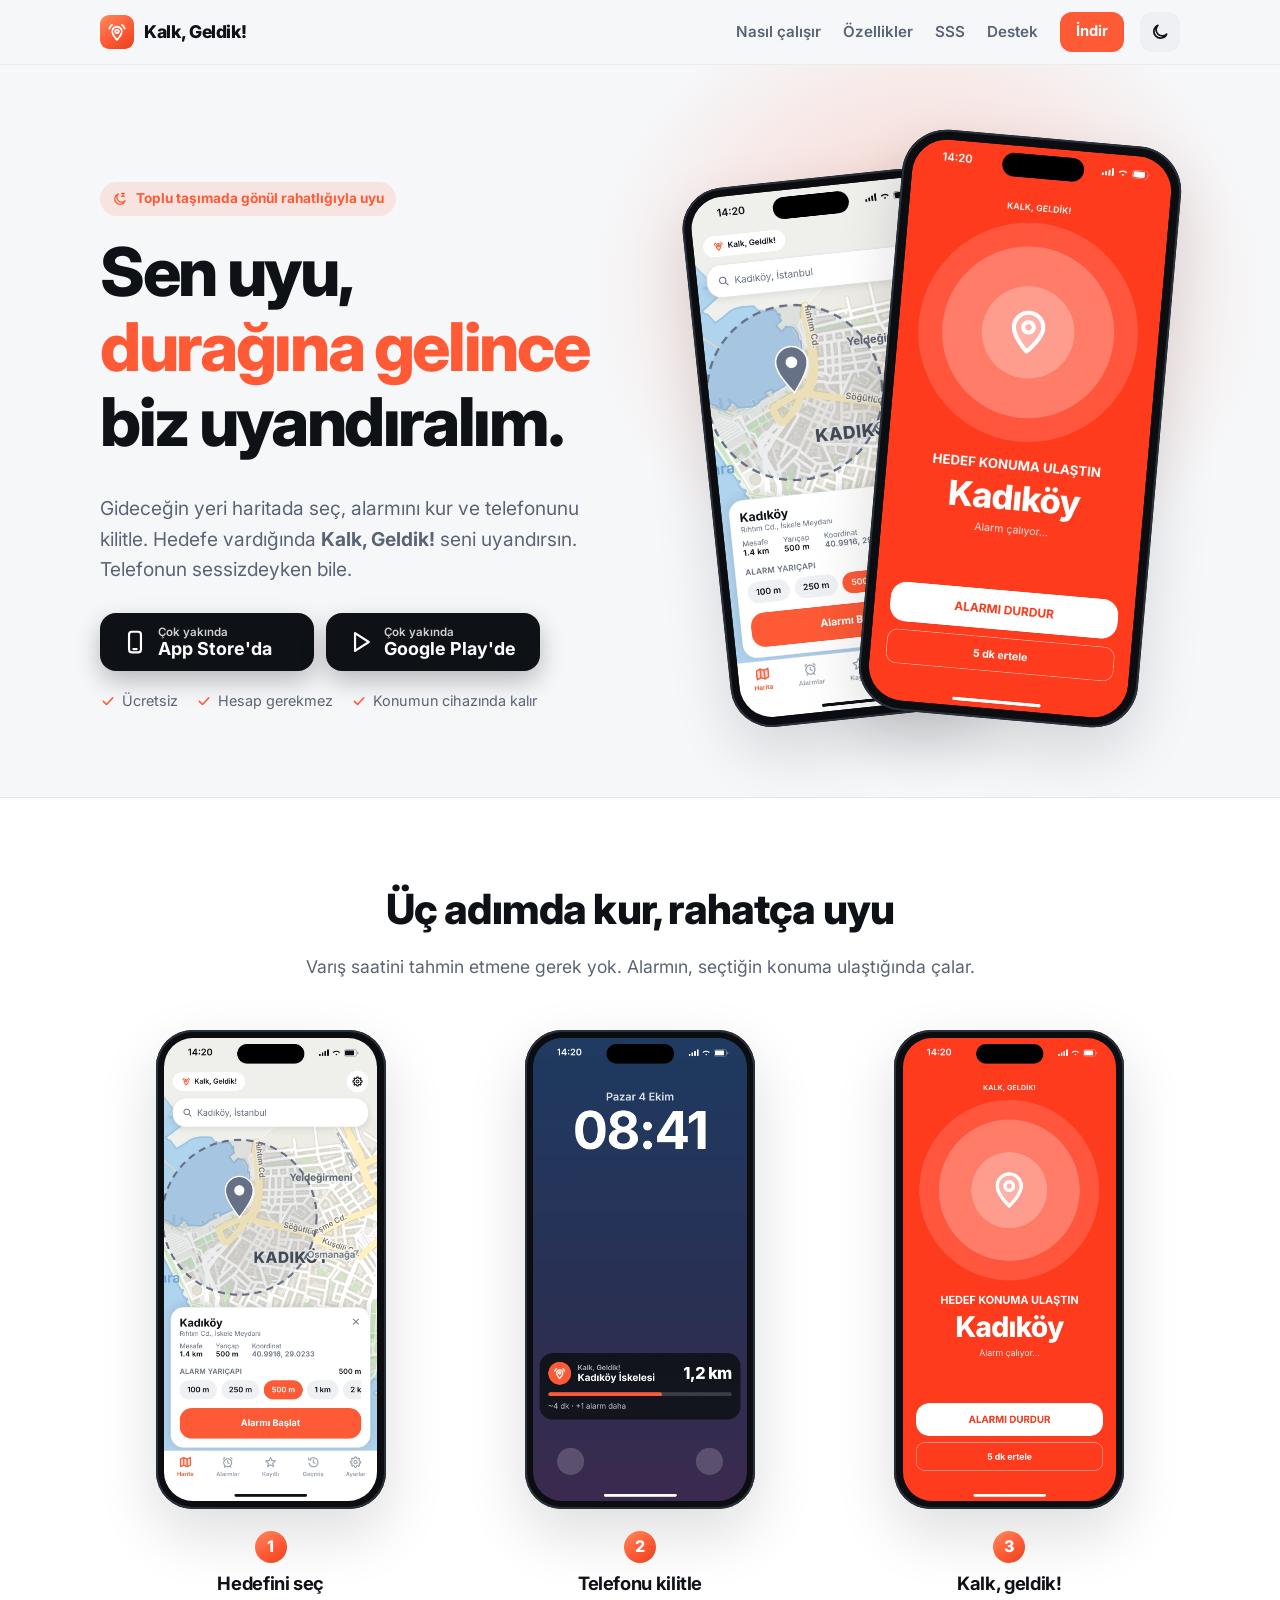
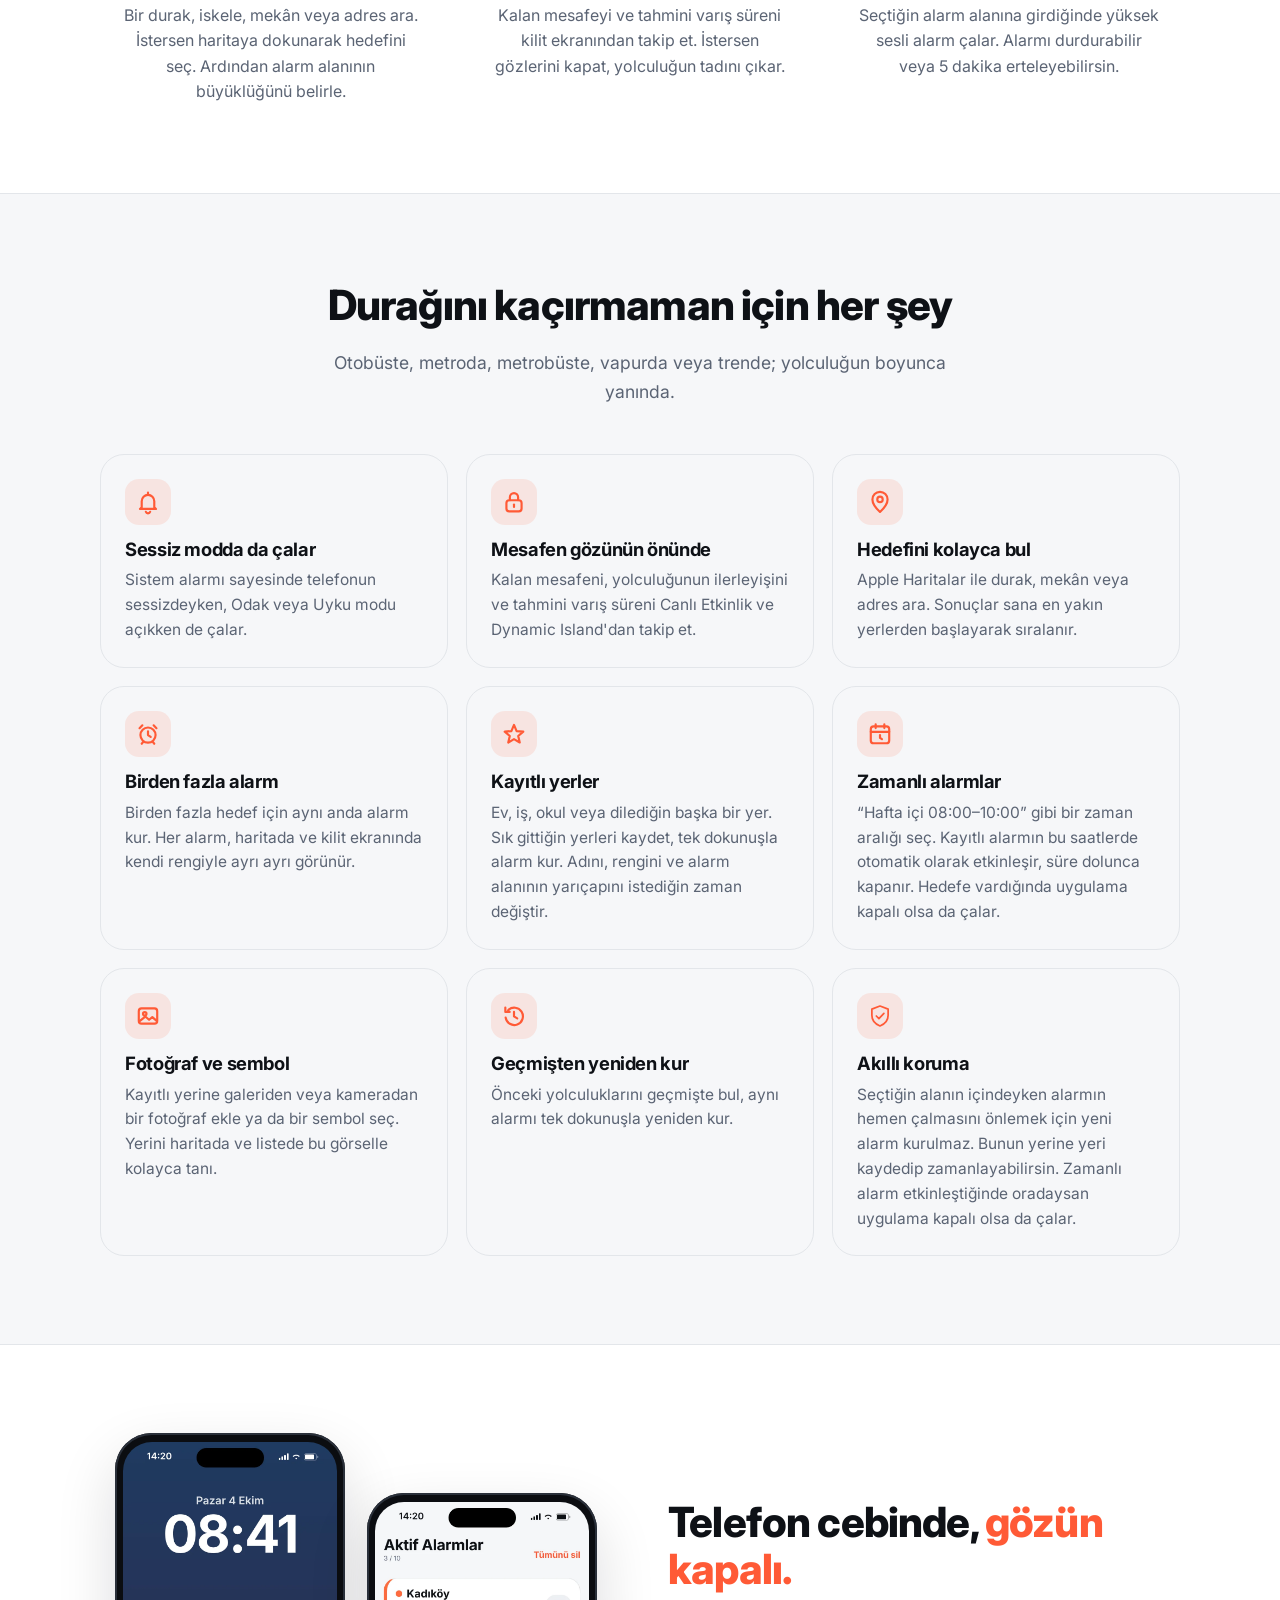
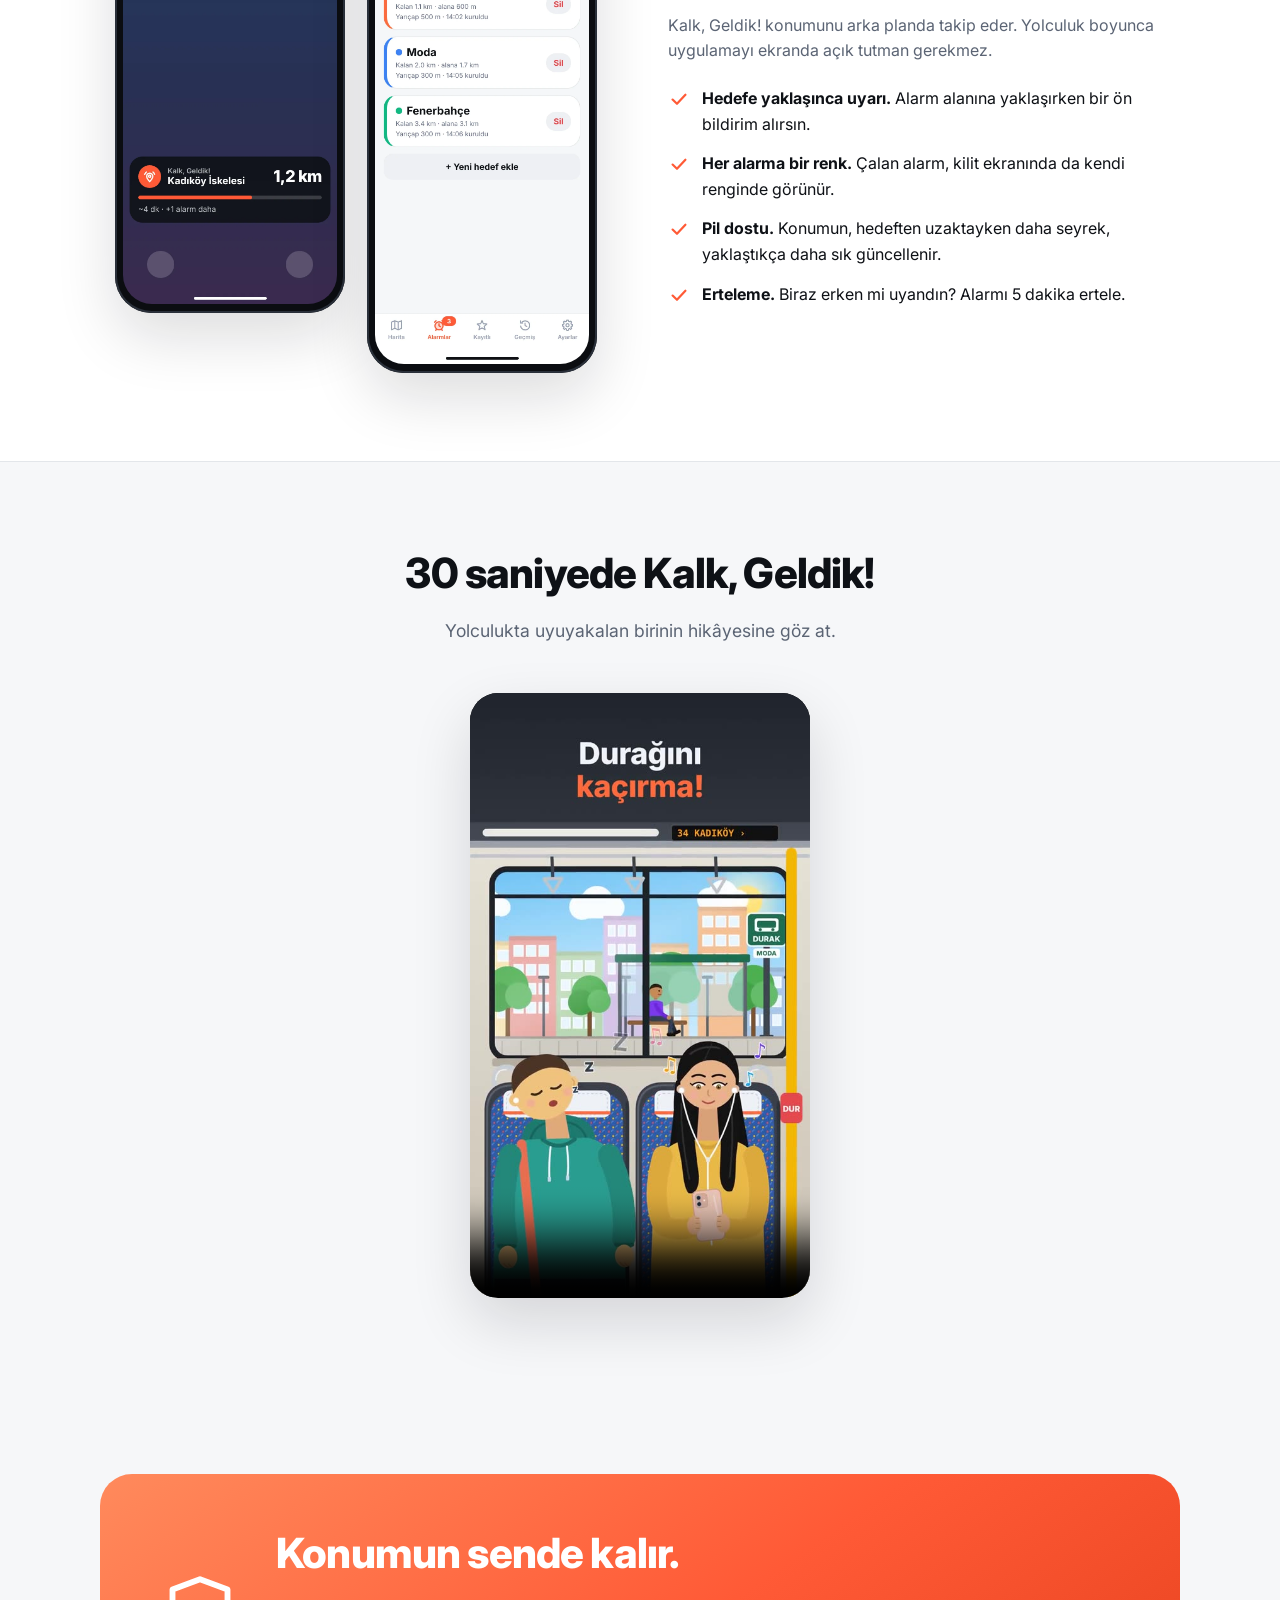
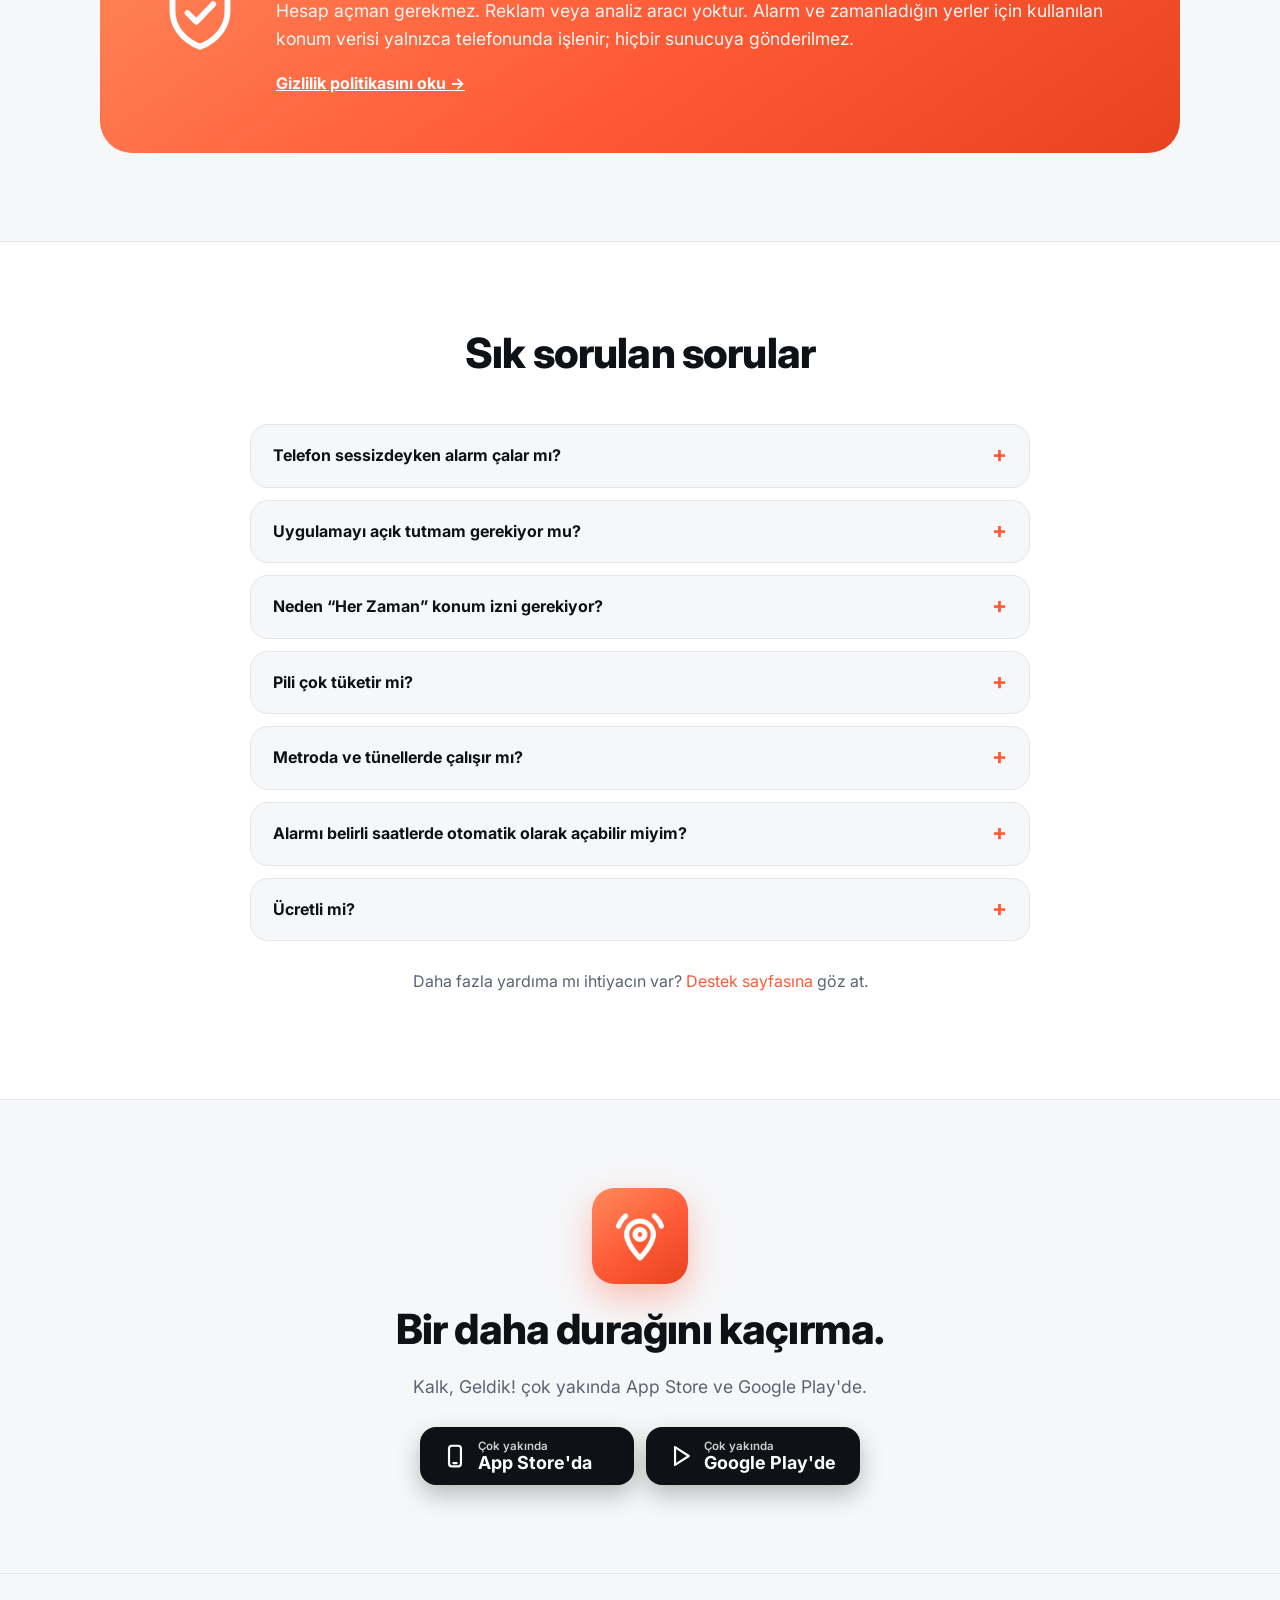
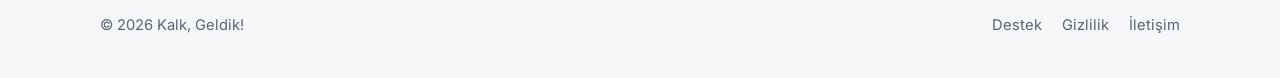
==== commit 0481229f: "metin güncelleme" ====
--- a/index.html
+++ b/index.html
@@ -3,8 +3,8 @@
 <head>
 <meta charset="utf-8">
 <meta name="viewport" content="width=device-width, initial-scale=1">
-<title>Kalk, Geldik! — Durak alarmı: otobüste, metroda uyuyakalma</title>
-<meta name="description" content="Kalk, Geldik! konuma göre çalan durak alarmı: otobüste, metroda, metrobüste ve vapurda uyuyakalsan da durağına gelince seni uyandırır — telefon sessizde ve kilitliyken bile. Ücretsiz, hesap gerekmez.">
+<title>Kalk, Geldik! — Konumuna göre çalan durak alarmı</title>
+<meta name="description" content="Kalk, Geldik! ile durağını kaçırma. Konumuna göre çalan alarm, telefonun sessizde ve kilitliyken bile seni uyandırır. Ücretsizdir, hesap gerektirmez.">
 <link rel="canonical" href="https://kalkgeldik.com/">
 <meta name="theme-color" content="#FF5A36">
 <link rel="icon" type="image/png" sizes="32x32" href="assets/img/favicon-32.png">
@@ -14,7 +14,7 @@
 <meta property="og:title" content="Kalk, Geldik! — Durağına gelince uyandıran alarm">
 <meta property="og:url" content="https://kalkgeldik.com/">
 <meta property="og:site_name" content="Kalk, Geldik!">
-<meta property="og:description" content="Sen uyu, durağına gelince biz uyandıralım. Sessiz modda ve kilit ekranında bile çalan konum alarmı.">
+<meta property="og:description" content="Sen uyu, durağına gelince biz uyandıralım. Telefonun sessizde ve kilitliyken bile çalan durak alarmı.">
 <meta property="og:image" content="https://kalkgeldik.com/assets/img/og.png">
 <meta property="og:image:width" content="1200">
 <meta property="og:image:height" content="630">
@@ -36,7 +36,7 @@
   "Kalk Geldik",
   "KalkGeldik"
  ],
- "description": "Konuma göre çalan durak alarmı. Otobüste, metroda, vapurda uyuyakalsan da hedefine gelince seni uyandırır; telefon sessizde ve kilitliyken bile çalar.",
+ "description": "Konumuna göre çalan durak alarmı. Otobüste, metroda veya vapurda uyuyakalsan da hedefine vardığında seni uyandırır. Telefonun sessizde ve kilitliyken bile çalar.",
  "operatingSystem": "iOS 26.1+",
  "featureList": [
   "Konuma göre durak alarmı",
@@ -45,7 +45,7 @@
   "Birden fazla alarm",
   "Kayıtlı yerler: ad, renk, yarıçap, fotoğraf ve sembol",
   "Zamanlı alarmlar (ör. hafta içi 08:00–10:00)",
-  "Geçmişten tekrar kur"
+  "Geçmişten yeniden kur"
  ],
  "applicationCategory": "TravelApplication",
  "inLanguage": "tr",
@@ -85,7 +85,7 @@
    "name": "Telefon sessizdeyken alarm çalar mı?",
    "acceptedAnswer": {
     "@type": "Answer",
-    "text": "Evet. Alarm, saat uygulamasındaki alarmlar gibi sistem alarmı olarak çalar; sessiz anahtarı ve Odak modları onu engellemez. Uygulama iOS 26.1 ve sonrasını destekler."
+    "text": "Evet. Alarm, iPhone’un Saat uygulamasındaki alarmlar gibi bir sistem alarmı olarak çalar. Sessiz mod ve Odak modları alarmı engellemez. Uygulama, iOS 26.1 ve sonraki sürümleri destekler."
    }
   },
   {
@@ -93,15 +93,15 @@
    "name": "Uygulamayı açık tutmam gerekiyor mu?",
    "acceptedAnswer": {
     "@type": "Answer",
-    "text": "Hayır. Alarmı kurduktan sonra telefonu kilitleyebilirsin. Uygulamayı kapatsan bile hedef alanına girdiğinde iOS uygulamayı uyandırır ve alarm çalar. Kalan mesafeyi kilit ekranında canlı görmek için uygulamayı arka planda açık bırakman yeterli."
-   }
-  },
-  {
-   "@type": "Question",
-   "name": "Neden \"Her Zaman\" konum izni istiyor?",
-   "acceptedAnswer": {
-    "@type": "Answer",
-    "text": "Ekran kilitliyken, uygulama arka plandayken ya da kapalıyken hedefe vardığını anlayabilmek için. Konum yalnızca aktif bir alarm ya da zamanladığın kayıtlı yerler için kullanılır ve telefonundan dışarı çıkmaz."
+    "text": "Hayır. Alarmı kurduktan sonra telefonunu kilitleyebilirsin. Uygulama kapalı olsa bile hedef alanına girdiğinde iOS uygulamayı uyandırır ve alarm çalar. Kalan mesafeyi kilit ekranında canlı olarak görmek için uygulamayı arka planda açık bırakman yeterlidir."
+   }
+  },
+  {
+   "@type": "Question",
+   "name": "Neden “Her Zaman” konum izni gerekiyor?",
+   "acceptedAnswer": {
+    "@type": "Answer",
+    "text": "Bu izin, ekran kilitliyken veya uygulama arka planda ya da kapalıyken hedefe vardığını anlayabilmek için gereklidir. Alarm için konumun yalnızca etkin bir alarm veya zamanladığın kayıtlı yerler kapsamında kullanılır ve cihazında işlenir."
    }
   },
   {
@@ -109,23 +109,23 @@
    "name": "Pili çok tüketir mi?",
    "acceptedAnswer": {
     "@type": "Answer",
-    "text": "Hedefe uzakken konum seyrek alınır, yaklaştıkça sıklaşır. Alarm bitince takip tamamen durur. Uzun yolculuklarda yine de telefonunun şarjlı olmasını öneririz."
-   }
-  },
-  {
-   "@type": "Question",
-   "name": "Metroda, tünelde çalışır mı?",
-   "acceptedAnswer": {
-    "@type": "Answer",
-    "text": "Konum, GPS ve çevredeki Wi-Fi/baz istasyonlarından alınır. Tünellerde konum gecikebilir; bu yüzden metroda alarm alanını biraz daha büyük (ör. 1 km) seçmeni öneririz."
-   }
-  },
-  {
-   "@type": "Question",
-   "name": "Alarmı belli saatlerde otomatik açabilir miyim?",
-   "acceptedAnswer": {
-    "@type": "Answer",
-    "text": "Evet. Kayıtlı bir yeri düzenlerken ya da ilk kurarken Zamanla'yı aç; günleri (ör. hafta içi) ve başlangıç–bitiş saatini seç. Alarm o aralıkta kendiliğinden açılır, bir bildirimle haber verir ve bitiş saatinde kapanır. Açıldığında zaten oradaysan hemen çalar."
+    "text": "Hedefe uzakken konumun daha seyrek, yaklaştıkça daha sık güncellenir. Alarm sona erdiğinde konum takibi durur. Uzun yolculuklardan önce telefonunu şarj etmeni öneririz."
+   }
+  },
+  {
+   "@type": "Question",
+   "name": "Metroda ve tünellerde çalışır mı?",
+   "acceptedAnswer": {
+    "@type": "Answer",
+    "text": "Konumun GPS, Wi-Fi ağları ve baz istasyonları yardımıyla belirlenir. Tünellerde konum güncellemeleri gecikebilir. Bu nedenle metroda daha geniş bir alarm alanı seçmeni öneririz; örneğin 1 km."
+   }
+  },
+  {
+   "@type": "Question",
+   "name": "Alarmı belirli saatlerde otomatik olarak açabilir miyim?",
+   "acceptedAnswer": {
+    "@type": "Answer",
+    "text": "Evet. Kayıtlı bir yer için alarm kurarken veya kaydı düzenlerken “Zamanla” seçeneğini aç. Günleri (örneğin hafta içi) ve başlangıç ile bitiş saatlerini belirle. Alarm, seçtiğin zaman aralığında otomatik olarak etkinleşir ve bunu bir bildirimle haber verir. Bitiş saatinde kapanır. Etkinleştiğinde zaten alarm alanındaysan hemen çalar."
    }
   },
   {
@@ -133,7 +133,7 @@
    "name": "Ücretli mi?",
    "acceptedAnswer": {
     "@type": "Answer",
-    "text": "Hayır, Kalk, Geldik! ücretsiz. Hesap açman da gerekmiyor."
+    "text": "Hayır, Kalk, Geldik! ücretsizdir. Hesap açman da gerekmez."
    }
   }
  ]
@@ -188,7 +188,7 @@
       <div>
         <span class="eyebrow"><svg width="16" height="16"><use href="#i-sleep"/></svg>Toplu taşımada gönül rahatlığıyla uyu</span>
         <h1>Sen uyu,<br><span class="accent">durağına gelince</span><br>biz uyandıralım.</h1>
-        <p class="lead">Gideceğin yeri haritada seç, telefonu kilitle. Hedefe vardığın anda <strong>Kalk, Geldik!</strong> çalar — telefon sessizdeyken bile.</p>
+        <p class="lead">Gideceğin yeri haritada seç, alarmını kur ve telefonunu kilitle. Hedefe vardığında <strong>Kalk, Geldik!</strong> seni uyandırsın. Telefonun sessizdeyken bile.</p>
         <div class="cta-row">
           <a class="btn store-btn dark" href="#indir">
             <svg><use href="#i-phone"/></svg>
@@ -216,27 +216,27 @@
   <section id="nasil" class="alt">
     <div class="wrap">
       <div class="section-head reveal">
-        <h2>Üç adımda kur, unut</h2>
-        <p>Varış saatini tahmin etmene gerek yok. Alarm zamana göre değil, konumuna göre çalar.</p>
+        <h2>Üç adımda kur, rahatça uyu</h2>
+        <p>Varış saatini tahmin etmene gerek yok. Alarmın, seçtiğin konuma ulaştığında çalar.</p>
       </div>
       <div class="steps">
         <div class="step reveal">
           <div class="phone"><img src="assets/img/screens/harita.webp" alt="Haritada Kadıköy hedefi ve 500 metrelik alarm alanı seçimi" loading="lazy"></div>
           <span class="num">1</span>
           <h3>Hedefini seç</h3>
-          <p>Durak, iskele, mekân ya da adres ara veya haritaya dokun. Alarm alanının büyüklüğünü belirle.</p>
+          <p>Bir durak, iskele, mekân veya adres ara. İstersen haritaya dokunarak hedefini seç. Ardından alarm alanının büyüklüğünü belirle.</p>
         </div>
         <div class="step reveal">
           <div class="phone"><img src="assets/img/screens/kilit-ekrani.webp" alt="Kilit ekranında kalan mesafeyi gösteren canlı kart" loading="lazy"></div>
           <span class="num">2</span>
           <h3>Telefonu kilitle</h3>
-          <p>Kalan mesafeyi ve tahmini süreyi kilit ekranından takip et. Ya da hiç bakma, uyu.</p>
+          <p>Kalan mesafeyi ve tahmini varış süreni kilit ekranından takip et. İstersen gözlerini kapat, yolculuğun tadını çıkar.</p>
         </div>
         <div class="step reveal">
           <div class="phone"><img src="assets/img/screens/alarm.webp" alt="Hedefe ulaşıldığında çalan alarm ekranı" loading="lazy"></div>
           <span class="num">3</span>
           <h3>Kalk, geldik!</h3>
-          <p>Alarm alanına girdiğin an yüksek sesli alarm çalar. Durdur ya da 5 dakika ertele.</p>
+          <p>Seçtiğin alarm alanına girdiğinde yüksek sesli alarm çalar. Alarmı durdurabilir veya 5 dakika erteleyebilirsin.</p>
         </div>
       </div>
     </div>
@@ -247,18 +247,18 @@
     <div class="wrap">
       <div class="section-head reveal">
         <h2>Durağını kaçırmaman için her şey</h2>
-        <p>Otobüs, metro, metrobüs, vapur, tren — nereye gidiyorsan.</p>
+        <p>Otobüste, metroda, metrobüste, vapurda veya trende; yolculuğun boyunca yanında.</p>
       </div>
       <div class="features">
-        <div class="feature reveal"><div class="ic"><svg><use href="#i-bell"/></svg></div><h3>Sessiz modda da çalar</h3><p>Sistem alarmı olarak çalar; sessiz anahtarı, Odak ve Uyku modu onu durduramaz.</p></div>
-        <div class="feature reveal"><div class="ic"><svg><use href="#i-lock"/></svg></div><h3>Kilit ekranında canlı</h3><p>Canlı Etkinlik ve Dynamic Island'da kalan mesafe, ilerleme çubuğu ve tahmini varış süresi.</p></div>
-        <div class="feature reveal"><div class="ic"><svg><use href="#i-pin"/></svg></div><h3>Güçlü yer arama</h3><p>Apple Haritalar ile durak, mekân ve adres ara; sonuçlar yakınından başlayarak sıralanır.</p></div>
-        <div class="feature reveal"><div class="ic"><svg><use href="#i-alarm"/></svg></div><h3>Birden fazla alarm</h3><p>Aynı anda birkaç hedef kur. Her alarm kendi renginde, haritada ve kilit ekranında ayrı görünür.</p></div>
-        <div class="feature reveal"><div class="ic"><svg><use href="#i-star"/></svg></div><h3>Kayıtlı yerler</h3><p>Ev, İş, Okul ya da kendi etiketin. Sık gittiğin yerlere tek dokunuşla alarm kur; adını, rengini ve yarıçapını istediğin zaman düzenle.</p></div>
-        <div class="feature reveal"><div class="ic"><svg><use href="#i-calendar"/></svg></div><h3>Zamanlı alarmlar</h3><p>"Hafta içi 08:00–10:00" gibi bir zaman aralığı seç; kayıtlı alarmın o saatlerde kendiliğinden açılır, bitişte kapanır. Uygulama kapalıyken de varınca çalar.</p></div>
-        <div class="feature reveal"><div class="ic"><svg><use href="#i-image"/></svg></div><h3>Fotoğraf ve sembol</h3><p>Kayıtlı yerine galeriden ya da kameradan bir fotoğraf veya sembol ekle; haritada ve listede onunla görünsün.</p></div>
-        <div class="feature reveal"><div class="ic"><svg><use href="#i-history"/></svg></div><h3>Geçmişten tekrar kur</h3><p>Önceki yolculukların listelenir; aynı alarmı bir dokunuşla yeniden başlat.</p></div>
-        <div class="feature reveal"><div class="ic"><svg><use href="#i-shield"/></svg></div><h3>Akıllı koruma</h3><p>Zaten alarm alanının içindeysen alarm hemen çalacağı için kurulmaz; yeri kaydedip zamanlayabilirsin. Zamanlı alarm başladığında oradaysan, uygulama kapalı olsa bile saatinde çalar.</p></div>
+        <div class="feature reveal"><div class="ic"><svg><use href="#i-bell"/></svg></div><h3>Sessiz modda da çalar</h3><p>Sistem alarmı sayesinde telefonun sessizdeyken, Odak veya Uyku modu açıkken de çalar.</p></div>
+        <div class="feature reveal"><div class="ic"><svg><use href="#i-lock"/></svg></div><h3>Mesafen gözünün önünde</h3><p>Kalan mesafeni, yolculuğunun ilerleyişini ve tahmini varış süreni Canlı Etkinlik ve Dynamic Island'dan takip et.</p></div>
+        <div class="feature reveal"><div class="ic"><svg><use href="#i-pin"/></svg></div><h3>Hedefini kolayca bul</h3><p>Apple Haritalar ile durak, mekân veya adres ara. Sonuçlar sana en yakın yerlerden başlayarak sıralanır.</p></div>
+        <div class="feature reveal"><div class="ic"><svg><use href="#i-alarm"/></svg></div><h3>Birden fazla alarm</h3><p>Birden fazla hedef için aynı anda alarm kur. Her alarm, haritada ve kilit ekranında kendi rengiyle ayrı ayrı görünür.</p></div>
+        <div class="feature reveal"><div class="ic"><svg><use href="#i-star"/></svg></div><h3>Kayıtlı yerler</h3><p>Ev, iş, okul veya dilediğin başka bir yer. Sık gittiğin yerleri kaydet, tek dokunuşla alarm kur. Adını, rengini ve alarm alanının yarıçapını istediğin zaman değiştir.</p></div>
+        <div class="feature reveal"><div class="ic"><svg><use href="#i-calendar"/></svg></div><h3>Zamanlı alarmlar</h3><p>“Hafta içi 08:00–10:00” gibi bir zaman aralığı seç. Kayıtlı alarmın bu saatlerde otomatik olarak etkinleşir, süre dolunca kapanır. Hedefe vardığında uygulama kapalı olsa da çalar.</p></div>
+        <div class="feature reveal"><div class="ic"><svg><use href="#i-image"/></svg></div><h3>Fotoğraf ve sembol</h3><p>Kayıtlı yerine galeriden veya kameradan bir fotoğraf ekle ya da bir sembol seç. Yerini haritada ve listede bu görselle kolayca tanı.</p></div>
+        <div class="feature reveal"><div class="ic"><svg><use href="#i-history"/></svg></div><h3>Geçmişten yeniden kur</h3><p>Önceki yolculuklarını geçmişte bul, aynı alarmı tek dokunuşla yeniden kur.</p></div>
+        <div class="feature reveal"><div class="ic"><svg><use href="#i-shield"/></svg></div><h3>Akıllı koruma</h3><p>Seçtiğin alanın içindeyken alarmın hemen çalmasını önlemek için yeni alarm kurulmaz. Bunun yerine yeri kaydedip zamanlayabilirsin. Zamanlı alarm etkinleştiğinde oradaysan uygulama kapalı olsa da çalar.</p></div>
       </div>
     </div>
   </section>
@@ -272,12 +272,12 @@
       </div>
       <div class="text reveal">
         <h2>Telefon cebinde, <span class="accent">gözün kapalı.</span></h2>
-        <p class="muted">Kalk, Geldik! konumunu arka planda takip eder; uygulamayı açık tutman gerekmez.</p>
+        <p class="muted">Kalk, Geldik! konumunu arka planda takip eder. Yolculuk boyunca uygulamayı ekranda açık tutman gerekmez.</p>
         <ul class="checks">
-          <li><svg><use href="#i-check"/></svg><span><strong>Hedefe yaklaşınca uyarı.</strong> Alarm alanına az kala bir ön bildirim gelir.</span></li>
-          <li><svg><use href="#i-check"/></svg><span><strong>Alarm renkleri.</strong> Çalan alarm, kilit ekranında da kendi renginde görünür.</span></li>
-          <li><svg><use href="#i-check"/></svg><span><strong>Pil dostu.</strong> Hedeften uzaktayken seyrek, yaklaştıkça sık konum alır.</span></li>
-          <li><svg><use href="#i-check"/></svg><span><strong>Erteleme.</strong> Bir durak önce mi uyandın? 5 dakika ertele.</span></li>
+          <li><svg><use href="#i-check"/></svg><span><strong>Hedefe yaklaşınca uyarı.</strong> Alarm alanına yaklaşırken bir ön bildirim alırsın.</span></li>
+          <li><svg><use href="#i-check"/></svg><span><strong>Her alarma bir renk.</strong> Çalan alarm, kilit ekranında da kendi renginde görünür.</span></li>
+          <li><svg><use href="#i-check"/></svg><span><strong>Pil dostu.</strong> Konumun, hedeften uzaktayken daha seyrek, yaklaştıkça daha sık güncellenir.</span></li>
+          <li><svg><use href="#i-check"/></svg><span><strong>Erteleme.</strong> Biraz erken mi uyandın? Alarmı 5 dakika ertele.</span></li>
         </ul>
       </div>
     </div>
@@ -288,12 +288,12 @@
     <div class="wrap">
       <div class="section-head reveal">
         <h2>30 saniyede Kalk, Geldik!</h2>
-        <p>Uyuyakalan yolcunun hikâyesi.</p>
+        <p>Yolculukta uyuyakalan birinin hikâyesine göz at.</p>
       </div>
       <div class="video-box reveal">
         <video controls playsinline preload="none" poster="assets/video/tanitim-poster.jpg">
           <source src="assets/video/tanitim.mp4" type="video/mp4">
-          Tarayıcın videoyu oynatamıyor.
+          Tarayıcın bu videoyu oynatmayı desteklemiyor.
         </video>
       </div>
     </div>
@@ -306,7 +306,7 @@
         <svg aria-hidden="true"><use href="#i-shield"/></svg>
         <div>
           <h2>Konumun sende kalır.</h2>
-          <p>Hesap yok, reklam yok, analiz aracı yok. Konumun yalnızca bir alarm aktifken ya da zamanladığın yerler için ve yalnızca telefonunda işlenir; hiçbir sunucuya gönderilmez.</p>
+          <p>Hesap açman gerekmez. Reklam veya analiz aracı yoktur. Alarm ve zamanladığın yerler için kullanılan konum verisi yalnızca telefonunda işlenir; hiçbir sunucuya gönderilmez.</p>
           <a href="gizlilik.html">Gizlilik politikasını oku →</a>
         </div>
       </div>
@@ -322,41 +322,41 @@
       <div class="faq reveal">
         <details>
           <summary>Telefon sessizdeyken alarm çalar mı?</summary>
-          <div><p>Evet. Alarm, saat uygulamasındaki alarmlar gibi sistem alarmı olarak çalar; sessiz anahtarı ve Odak modları onu engellemez. Uygulama iOS 26.1 ve sonrasını destekler.</p></div>
+          <div><p>Evet. Alarm, iPhone’un Saat uygulamasındaki alarmlar gibi bir sistem alarmı olarak çalar. Sessiz mod ve Odak modları alarmı engellemez. Uygulama, iOS 26.1 ve sonraki sürümleri destekler.</p></div>
         </details>
         <details>
           <summary>Uygulamayı açık tutmam gerekiyor mu?</summary>
-          <div><p>Hayır. Alarmı kurduktan sonra telefonu kilitleyebilirsin. Uygulamayı kapatsan bile hedef alanına girdiğinde iOS uygulamayı uyandırır ve alarm çalar. Kalan mesafeyi kilit ekranında canlı görmek için uygulamayı arka planda açık bırakman yeterli.</p></div>
-        </details>
-        <details>
-          <summary>Neden "Her Zaman" konum izni istiyor?</summary>
-          <div><p>Ekran kilitliyken, uygulama arka plandayken ya da kapalıyken hedefe vardığını anlayabilmek için. Konum yalnızca aktif bir alarm ya da zamanladığın kayıtlı yerler için kullanılır ve telefonundan dışarı çıkmaz.</p></div>
+          <div><p>Hayır. Alarmı kurduktan sonra telefonunu kilitleyebilirsin. Uygulama kapalı olsa bile hedef alanına girdiğinde iOS uygulamayı uyandırır ve alarm çalar. Kalan mesafeyi kilit ekranında canlı olarak görmek için uygulamayı arka planda açık bırakman yeterlidir.</p></div>
+        </details>
+        <details>
+          <summary>Neden “Her Zaman” konum izni gerekiyor?</summary>
+          <div><p>Bu izin, ekran kilitliyken veya uygulama arka planda ya da kapalıyken hedefe vardığını anlayabilmek için gereklidir. Alarm için konumun yalnızca etkin bir alarm veya zamanladığın kayıtlı yerler kapsamında kullanılır ve cihazında işlenir.</p></div>
         </details>
         <details>
           <summary>Pili çok tüketir mi?</summary>
-          <div><p>Hedefe uzakken konum seyrek alınır, yaklaştıkça sıklaşır. Alarm bitince takip tamamen durur. Uzun yolculuklarda yine de telefonunun şarjlı olmasını öneririz.</p></div>
-        </details>
-        <details>
-          <summary>Metroda, tünelde çalışır mı?</summary>
-          <div><p>Konum, GPS ve çevredeki Wi-Fi/baz istasyonlarından alınır. Tünellerde konum gecikebilir; bu yüzden metroda alarm alanını biraz daha büyük (ör. 1 km) seçmeni öneririz.</p></div>
-        </details>
-        <details>
-          <summary>Alarmı belli saatlerde otomatik açabilir miyim?</summary>
-          <div><p>Evet. Kayıtlı bir yeri düzenlerken ya da ilk kurarken "Zamanla"yı aç; günleri (ör. hafta içi) ve başlangıç–bitiş saatini seç. Alarm o aralıkta kendiliğinden açılır, bir bildirimle haber verir ve bitiş saatinde kapanır. Açıldığında zaten oradaysan hemen çalar.</p></div>
+          <div><p>Hedefe uzakken konumun daha seyrek, yaklaştıkça daha sık güncellenir. Alarm sona erdiğinde konum takibi durur. Uzun yolculuklardan önce telefonunu şarj etmeni öneririz.</p></div>
+        </details>
+        <details>
+          <summary>Metroda ve tünellerde çalışır mı?</summary>
+          <div><p>Konumun GPS, Wi-Fi ağları ve baz istasyonları yardımıyla belirlenir. Tünellerde konum güncellemeleri gecikebilir. Bu nedenle metroda daha geniş bir alarm alanı seçmeni öneririz; örneğin 1 km.</p></div>
+        </details>
+        <details>
+          <summary>Alarmı belirli saatlerde otomatik olarak açabilir miyim?</summary>
+          <div><p>Evet. Kayıtlı bir yer için alarm kurarken veya kaydı düzenlerken “Zamanla” seçeneğini aç. Günleri (örneğin hafta içi) ve başlangıç ile bitiş saatlerini belirle. Alarm, seçtiğin zaman aralığında otomatik olarak etkinleşir ve bunu bir bildirimle haber verir. Bitiş saatinde kapanır. Etkinleştiğinde zaten alarm alanındaysan hemen çalar.</p></div>
         </details>
         <details>
           <summary>Ücretli mi?</summary>
-          <div><p>Hayır, Kalk, Geldik! ücretsiz. Hesap açman da gerekmiyor.</p></div>
-        </details>
-      </div>
-      <p class="muted" style="text-align:center;margin-top:28px">Başka bir sorun mu var? <a href="destek.html">Destek sayfasına</a> göz at.</p>
+          <div><p>Hayır, Kalk, Geldik! ücretsizdir. Hesap açman da gerekmez.</p></div>
+        </details>
+      </div>
+      <p class="muted" style="text-align:center;margin-top:28px">Daha fazla yardıma mı ihtiyacın var? <a href="destek.html">Destek sayfasına</a> göz at.</p>
     </div>
   </section>
 
   <!-- İNDİR -->
   <section id="indir" class="final-cta">
     <div class="wrap reveal">
-      <img src="assets/img/icon-256.png" alt="Kalk, Geldik! uygulama ikonu" width="96" height="96">
+      <img src="assets/img/icon-256.png" alt="Kalk, Geldik! uygulama simgesi" width="96" height="96">
       <h2>Bir daha durağını kaçırma.</h2>
       <p class="muted" style="font-size:1.1rem;margin-bottom:26px">Kalk, Geldik! çok yakında App Store ve Google Play'de.</p>
       <div class="cta-row" style="justify-content:center">
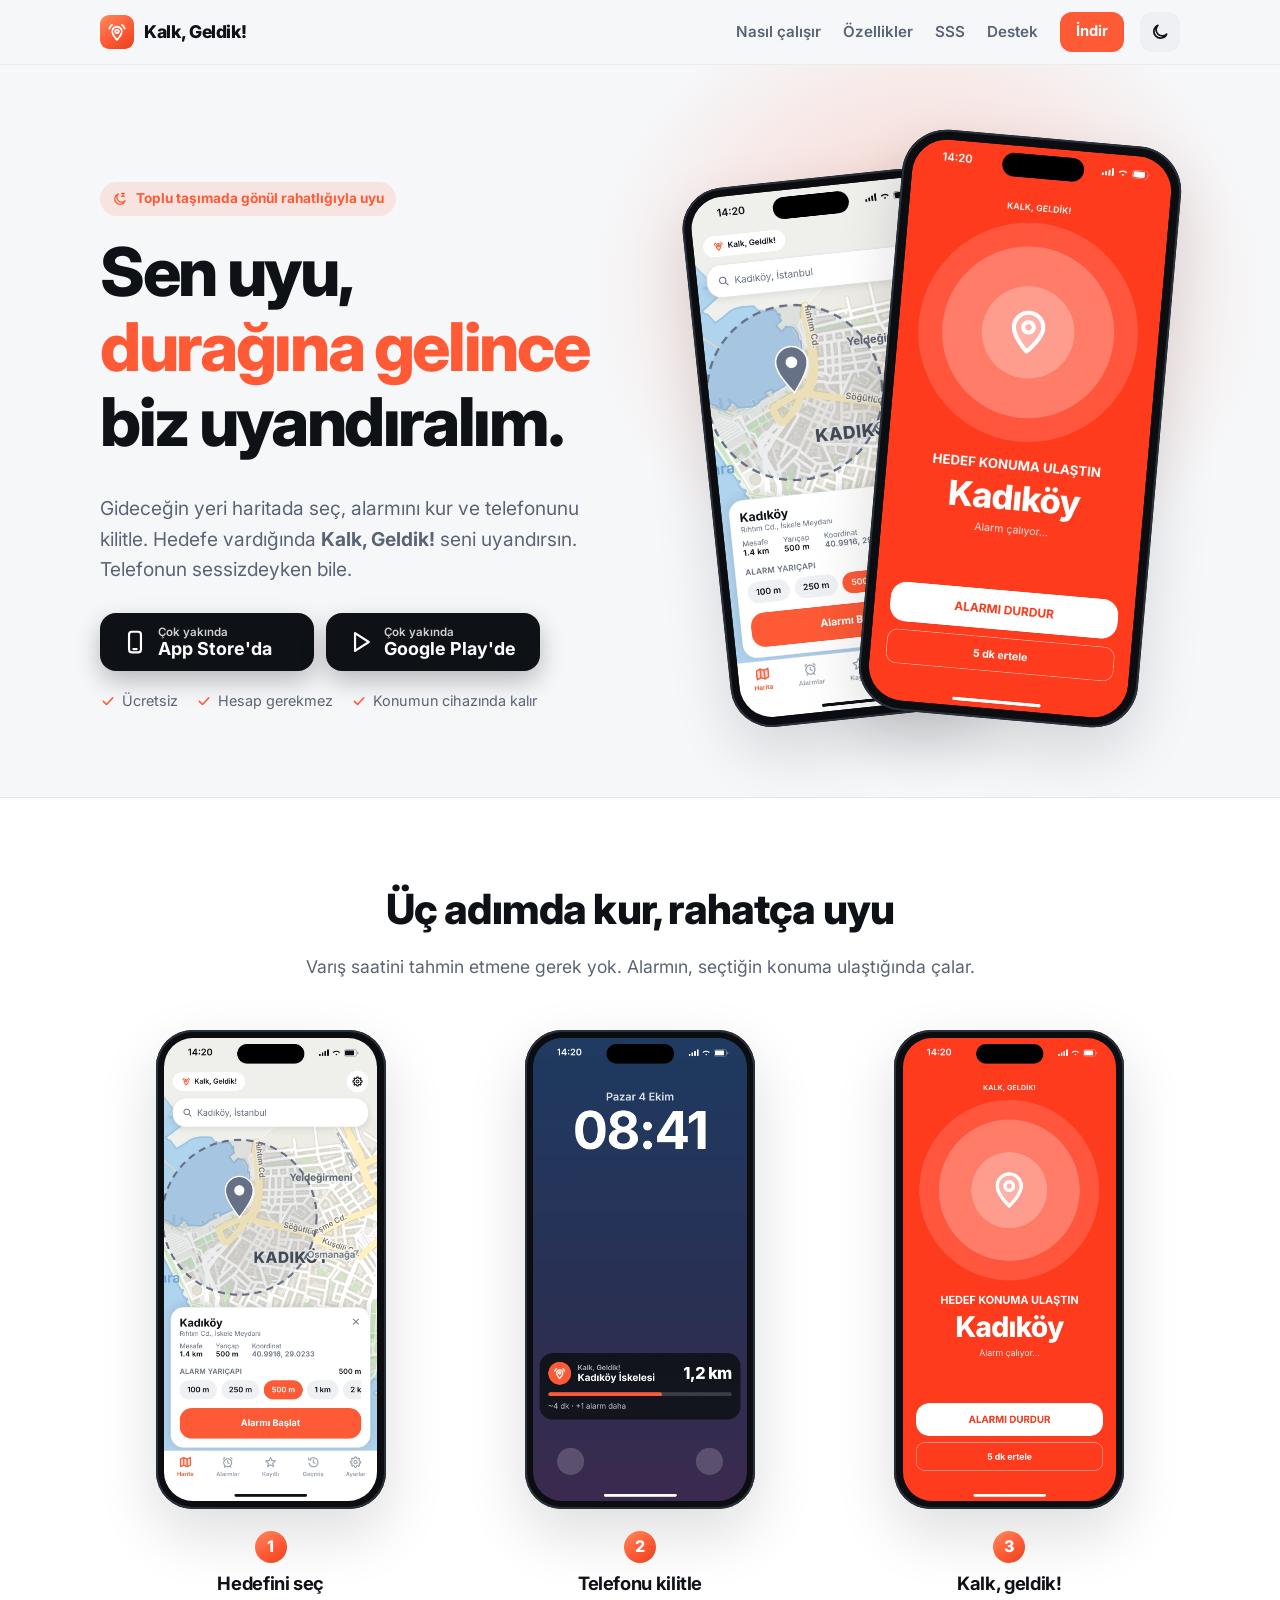
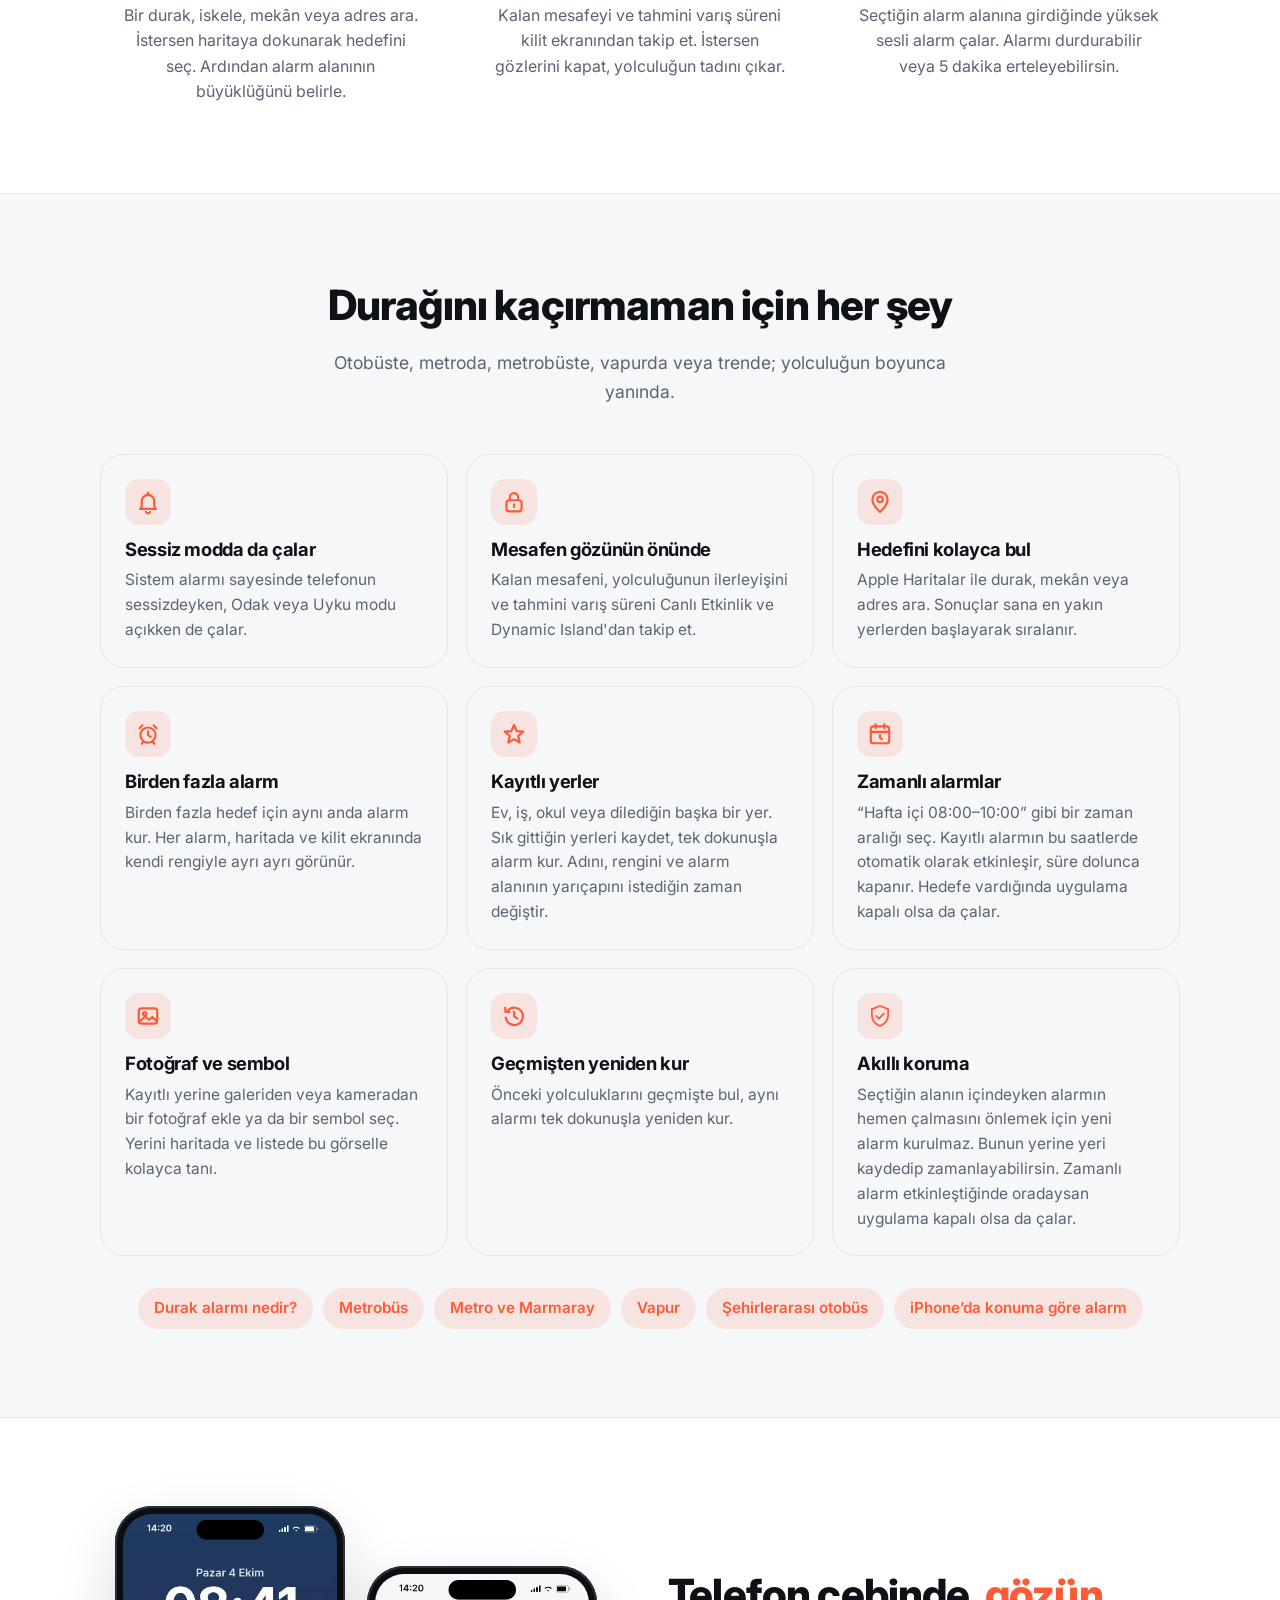
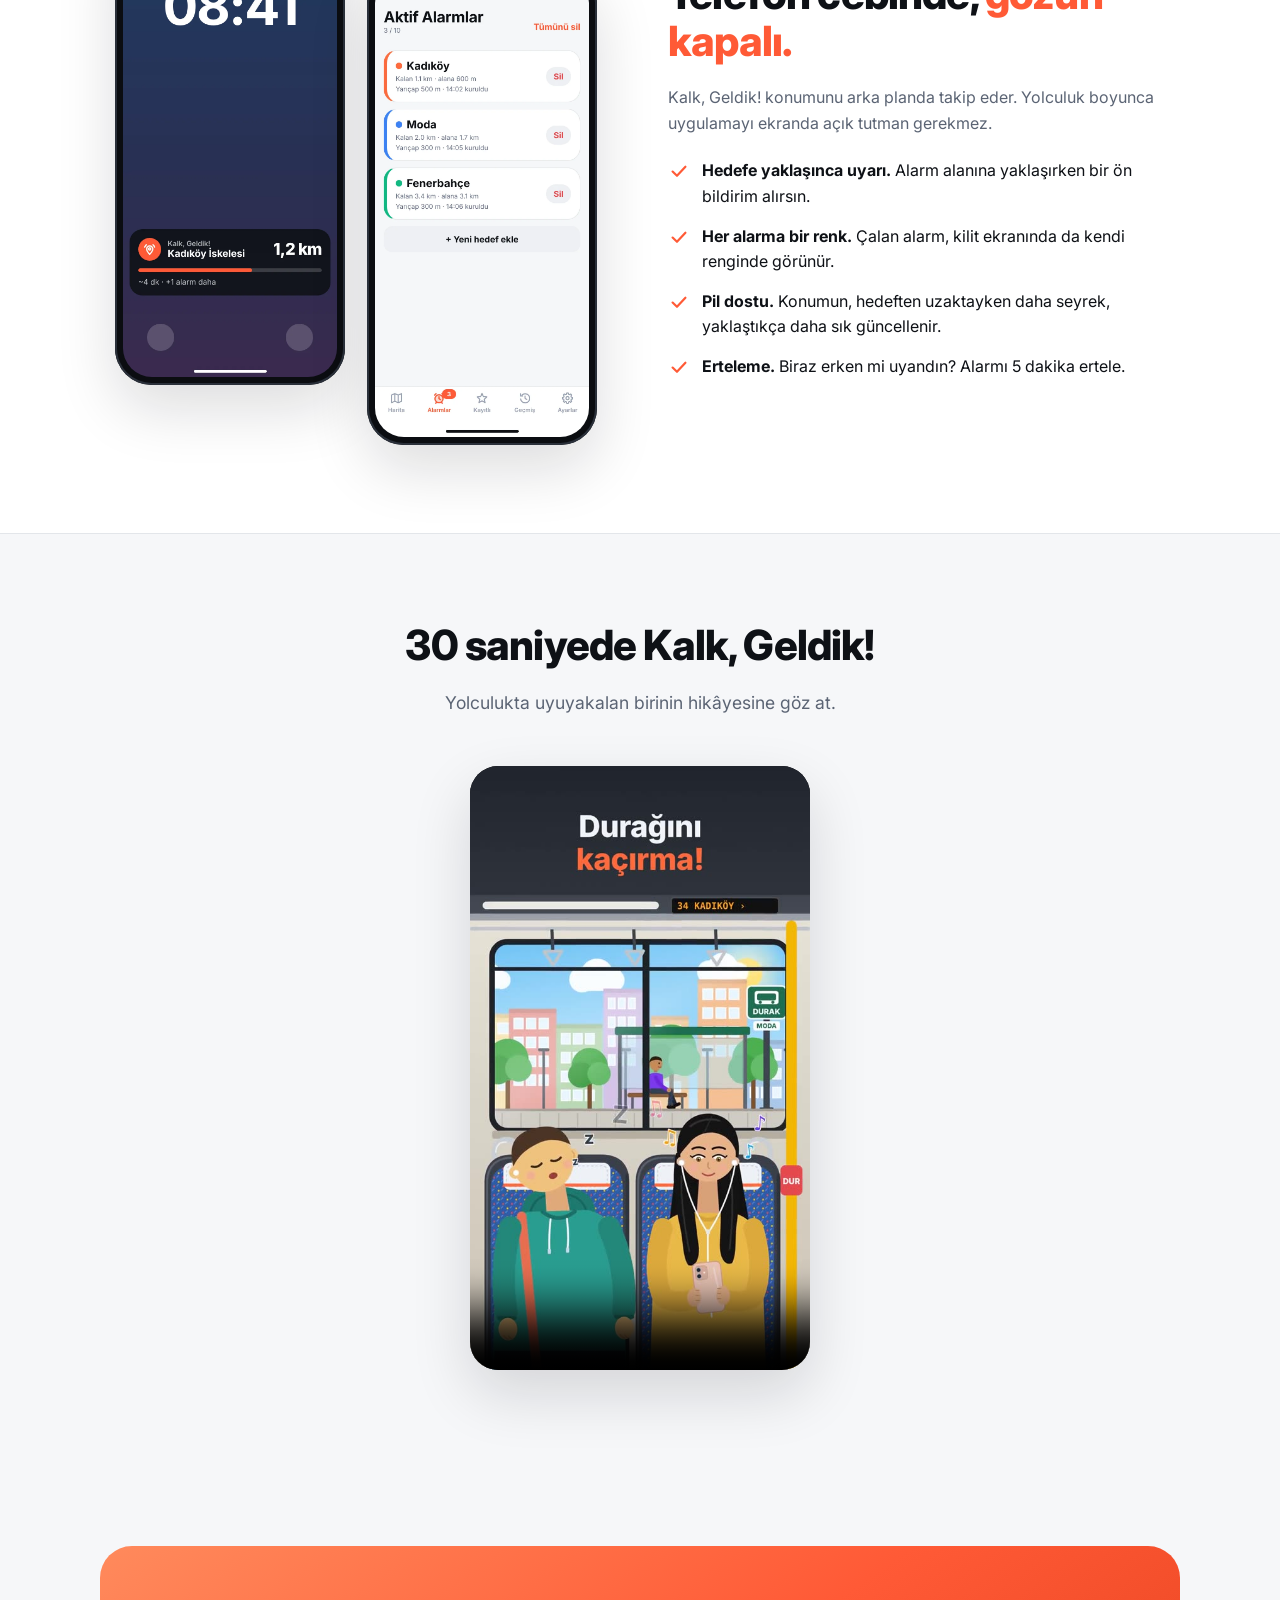
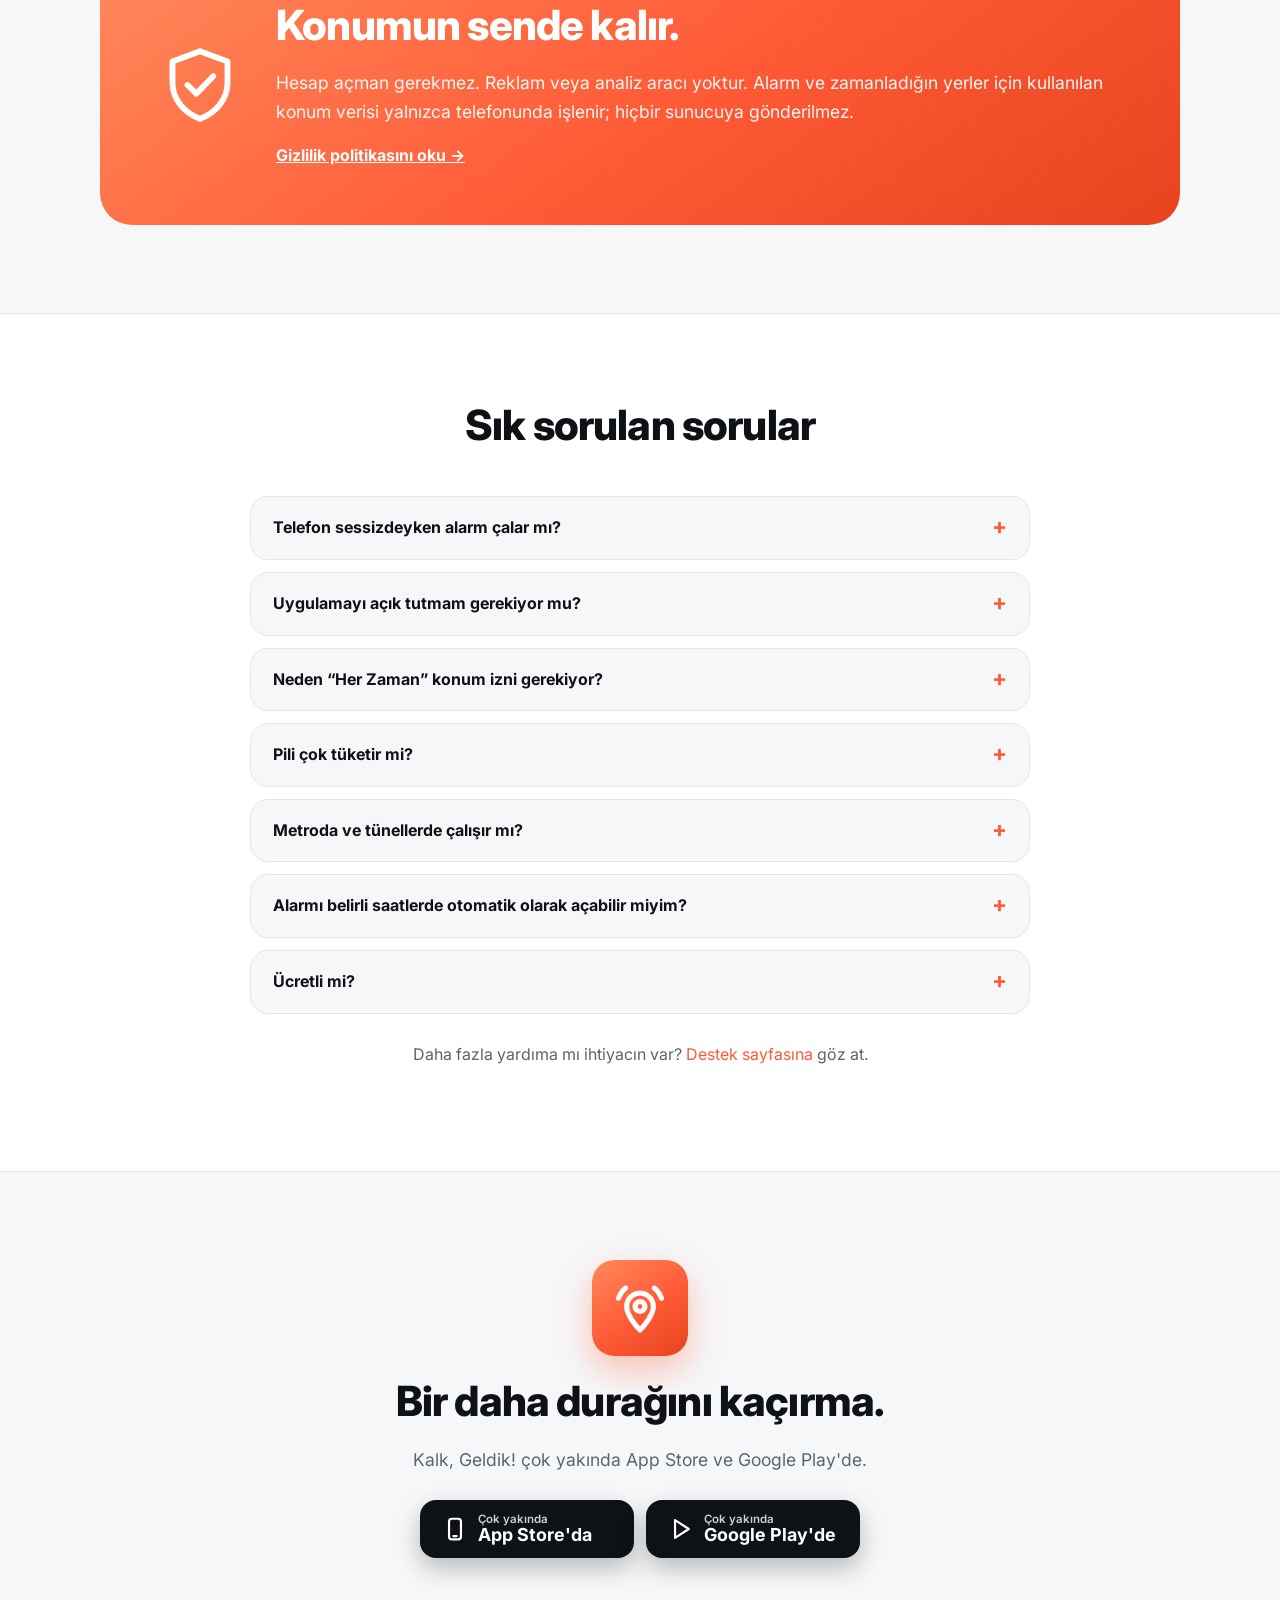
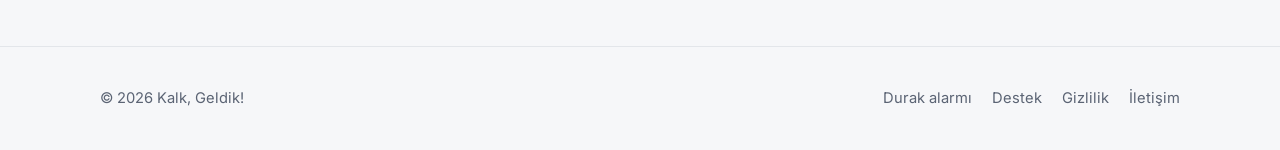
==== commit b4d71aed: "u" ====
--- a/index.html
+++ b/index.html
@@ -260,6 +260,14 @@
         <div class="feature reveal"><div class="ic"><svg><use href="#i-history"/></svg></div><h3>Geçmişten yeniden kur</h3><p>Önceki yolculuklarını geçmişte bul, aynı alarmı tek dokunuşla yeniden kur.</p></div>
         <div class="feature reveal"><div class="ic"><svg><use href="#i-shield"/></svg></div><h3>Akıllı koruma</h3><p>Seçtiğin alanın içindeyken alarmın hemen çalmasını önlemek için yeni alarm kurulmaz. Bunun yerine yeri kaydedip zamanlayabilirsin. Zamanlı alarm etkinleştiğinde oradaysan uygulama kapalı olsa da çalar.</p></div>
       </div>
+      <nav class="uses reveal" aria-label="Kullanım rehberleri">
+        <a href="durak-alarmi.html">Durak alarmı nedir?</a>
+        <a href="metrobus-durak-alarmi.html">Metrobüs</a>
+        <a href="metro-marmaray-durak-alarmi.html">Metro ve Marmaray</a>
+        <a href="vapur-iskele-alarmi.html">Vapur</a>
+        <a href="sehirlerarasi-otobus-varis-alarmi.html">Şehirlerarası otobüs</a>
+        <a href="iphone-konuma-gore-alarm.html">iPhone’da konuma göre alarm</a>
+      </nav>
     </div>
   </section>
 
@@ -377,6 +385,7 @@
   <div class="wrap">
     <span>© <span data-year>2026</span> Kalk, Geldik!</span>
     <nav>
+      <a href="durak-alarmi.html">Durak alarmı</a>
       <a href="destek.html">Destek</a>
       <a href="gizlilik.html">Gizlilik</a>
       <a href="mailto:info@kalkgeldik.com">İletişim</a>
--- a/assets/css/style.css
+++ b/assets/css/style.css
@@ -239,6 +239,18 @@
 .lang-switch a { padding: 6px 14px; border-radius: 9px; font-weight: 700; font-size: .9rem; color: var(--muted); }
 .lang-switch a.on { background: var(--surface); color: var(--text); box-shadow: 0 1px 3px rgba(0,0,0,.08); }
 .lang-switch a:hover { text-decoration: none; }
+.doc ol { padding-left: 1.3em; }
+.doc ol li { margin-bottom: .6em; }
+.doc table { width: 100%; border-collapse: collapse; margin: 16px 0; font-size: .95rem; display: block; overflow-x: auto; }
+.doc th, .doc td { text-align: left; padding: 10px 12px; border-bottom: 1px solid var(--border); }
+.doc th { background: var(--surface-alt); font-weight: 700; }
+@media (max-width: 520px) { .doc table { font-size: .82rem; } .doc th, .doc td { padding: 8px 6px; } }
+.crumbs { font-size: .9rem; color: var(--muted); margin-bottom: 18px; }
+.crumbs a { color: var(--muted); }
+.crumbs span { margin: 0 4px; }
+.uses { display: flex; flex-wrap: wrap; gap: 10px; justify-content: center; margin-top: 32px; }
+.uses a { padding: 8px 16px; border-radius: 999px; background: var(--primary-soft); font-weight: 600; font-size: .95rem; }
+.uses a:hover { text-decoration: none; background: var(--primary); color: #fff; }
 .card { background: var(--surface); border: 1px solid var(--border); border-radius: var(--radius); padding: 24px; }
 .contact-card { display: flex; align-items: center; gap: 18px; flex-wrap: wrap; justify-content: space-between; margin: 24px 0 8px; }
 .contact-card strong { display: block; font-size: 1.1rem; }
